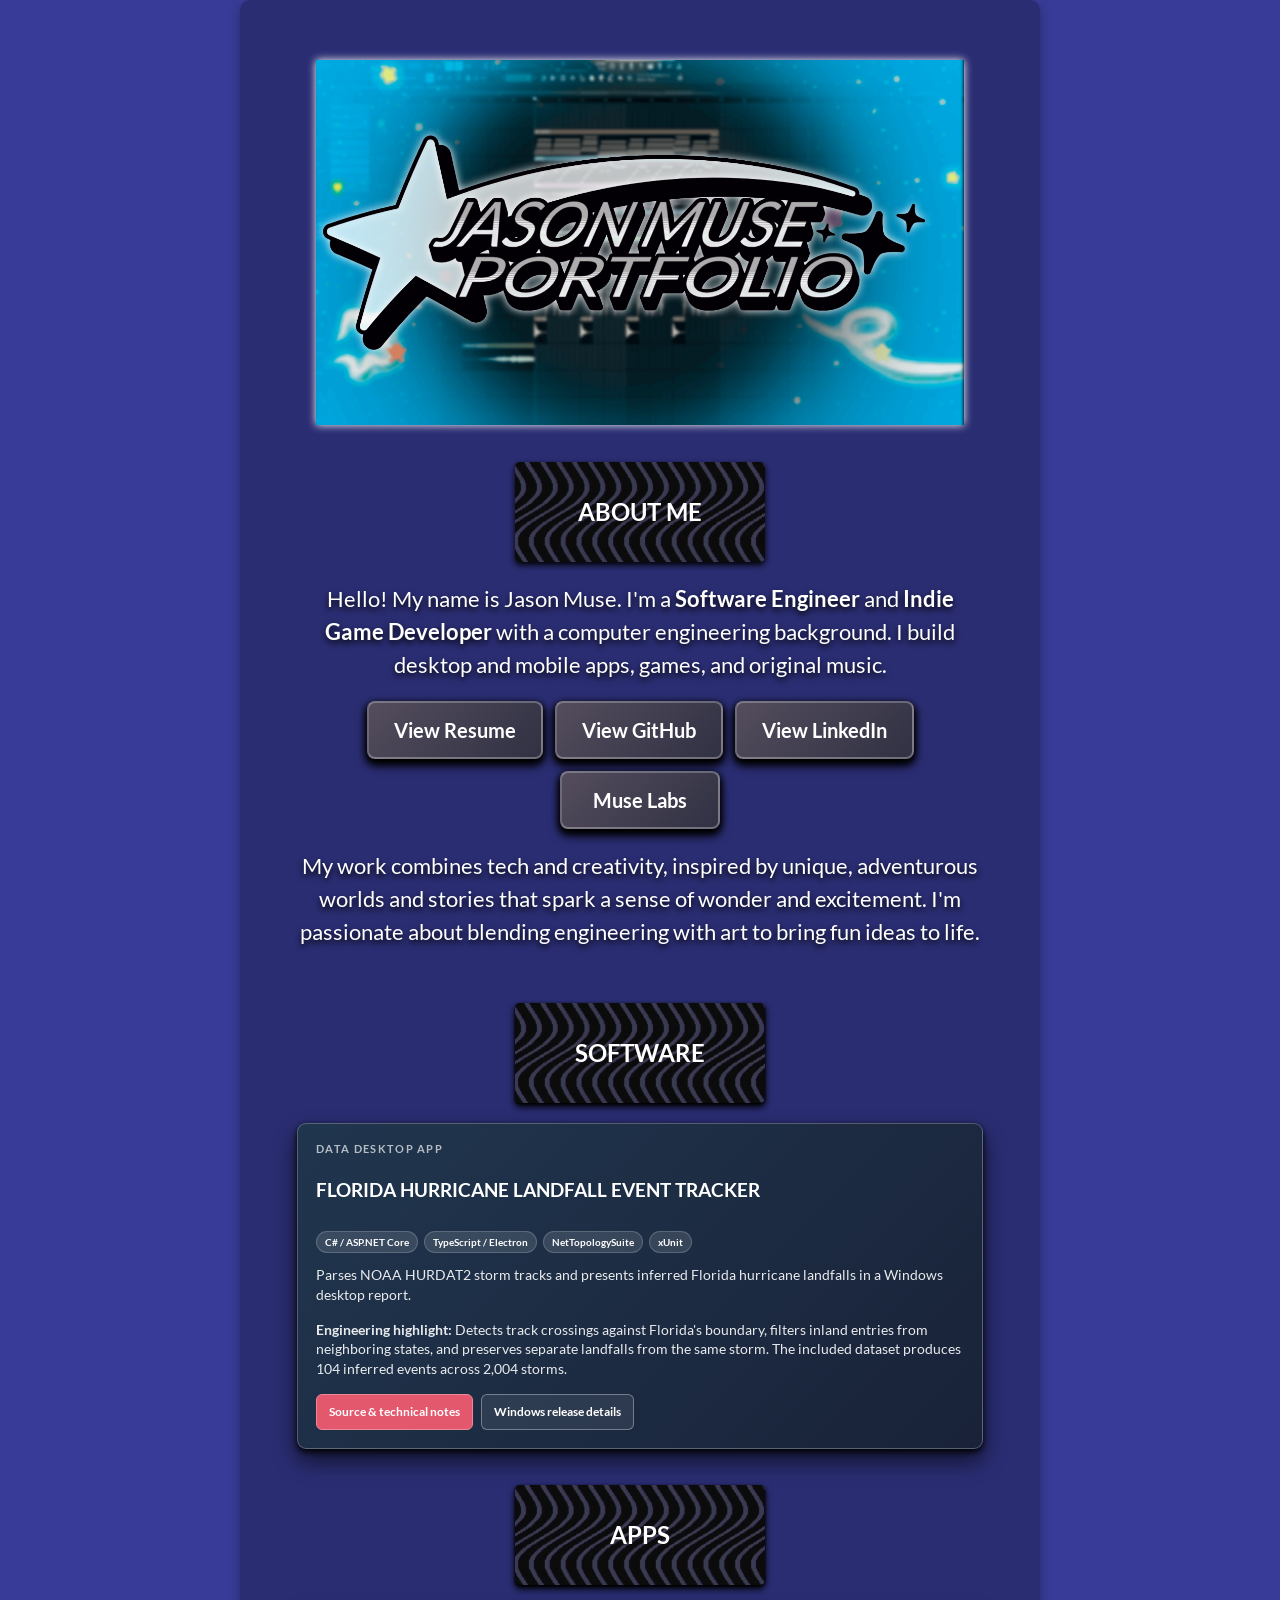
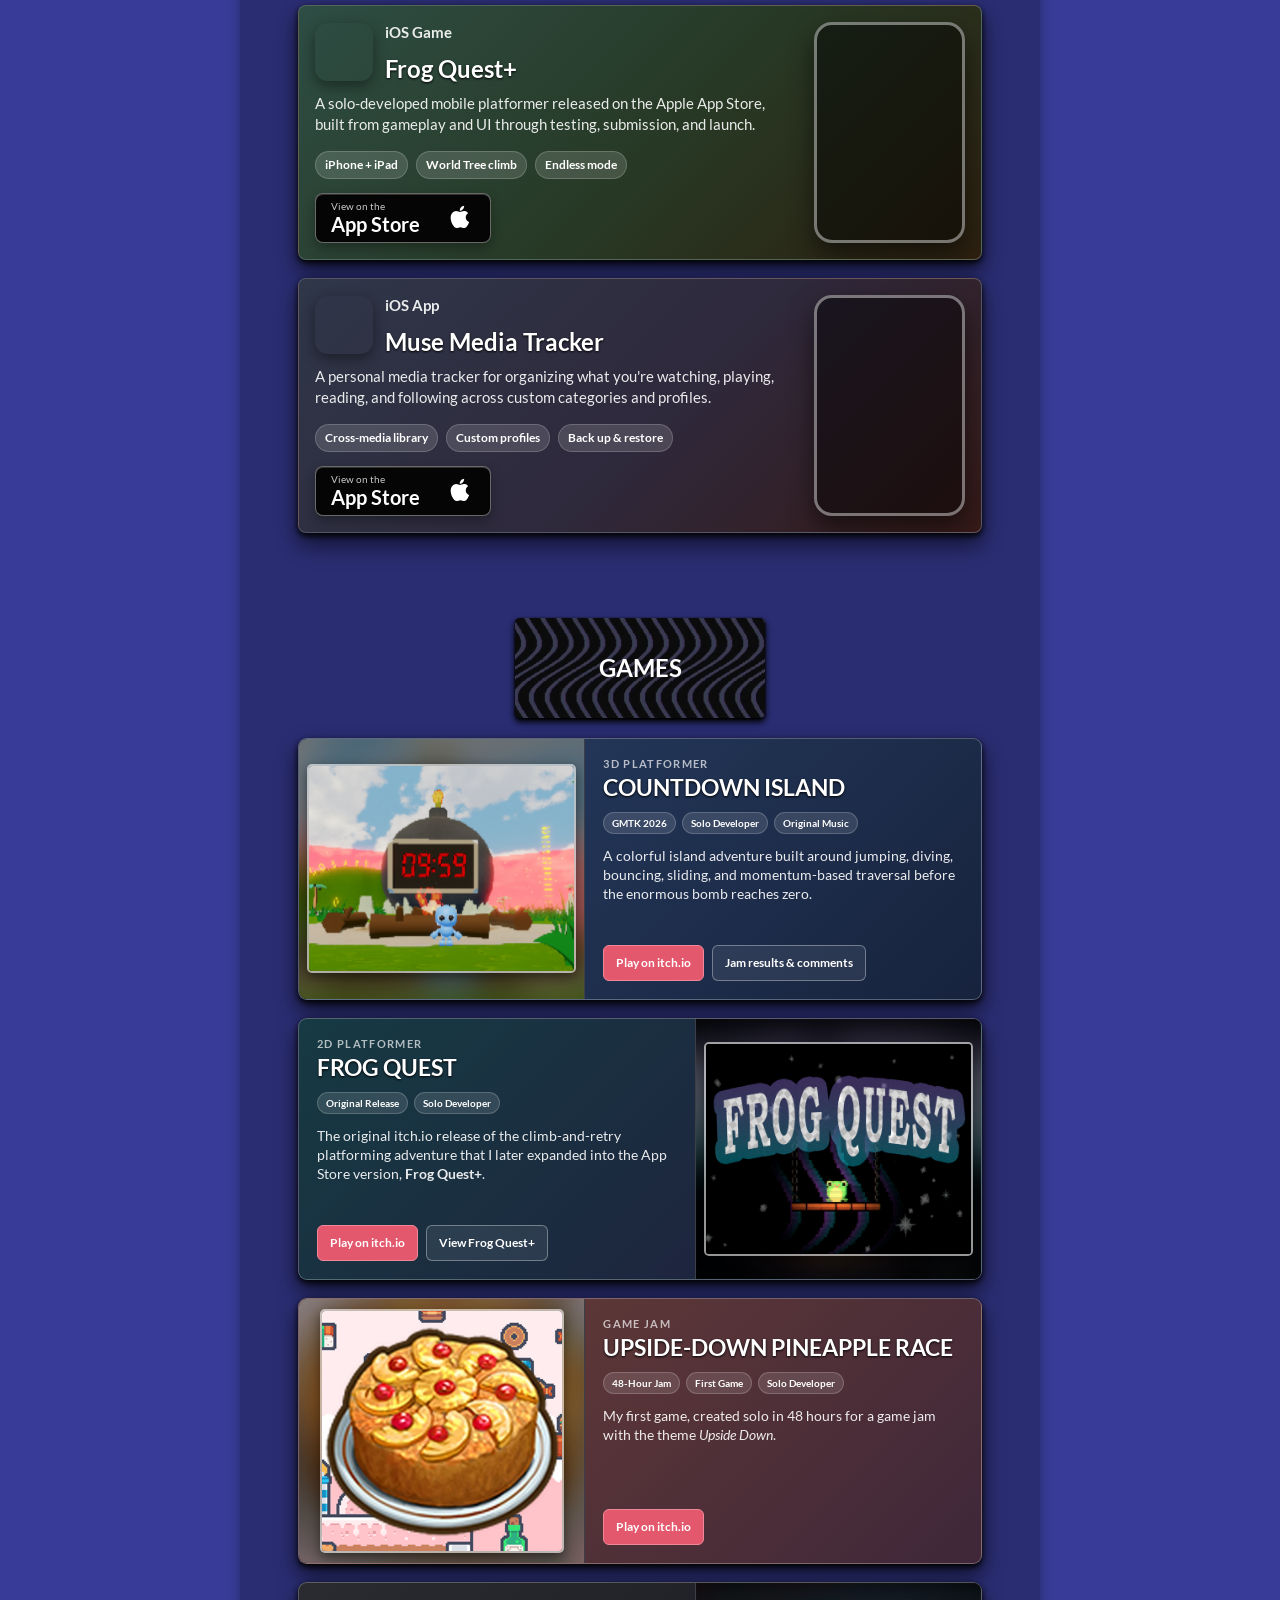
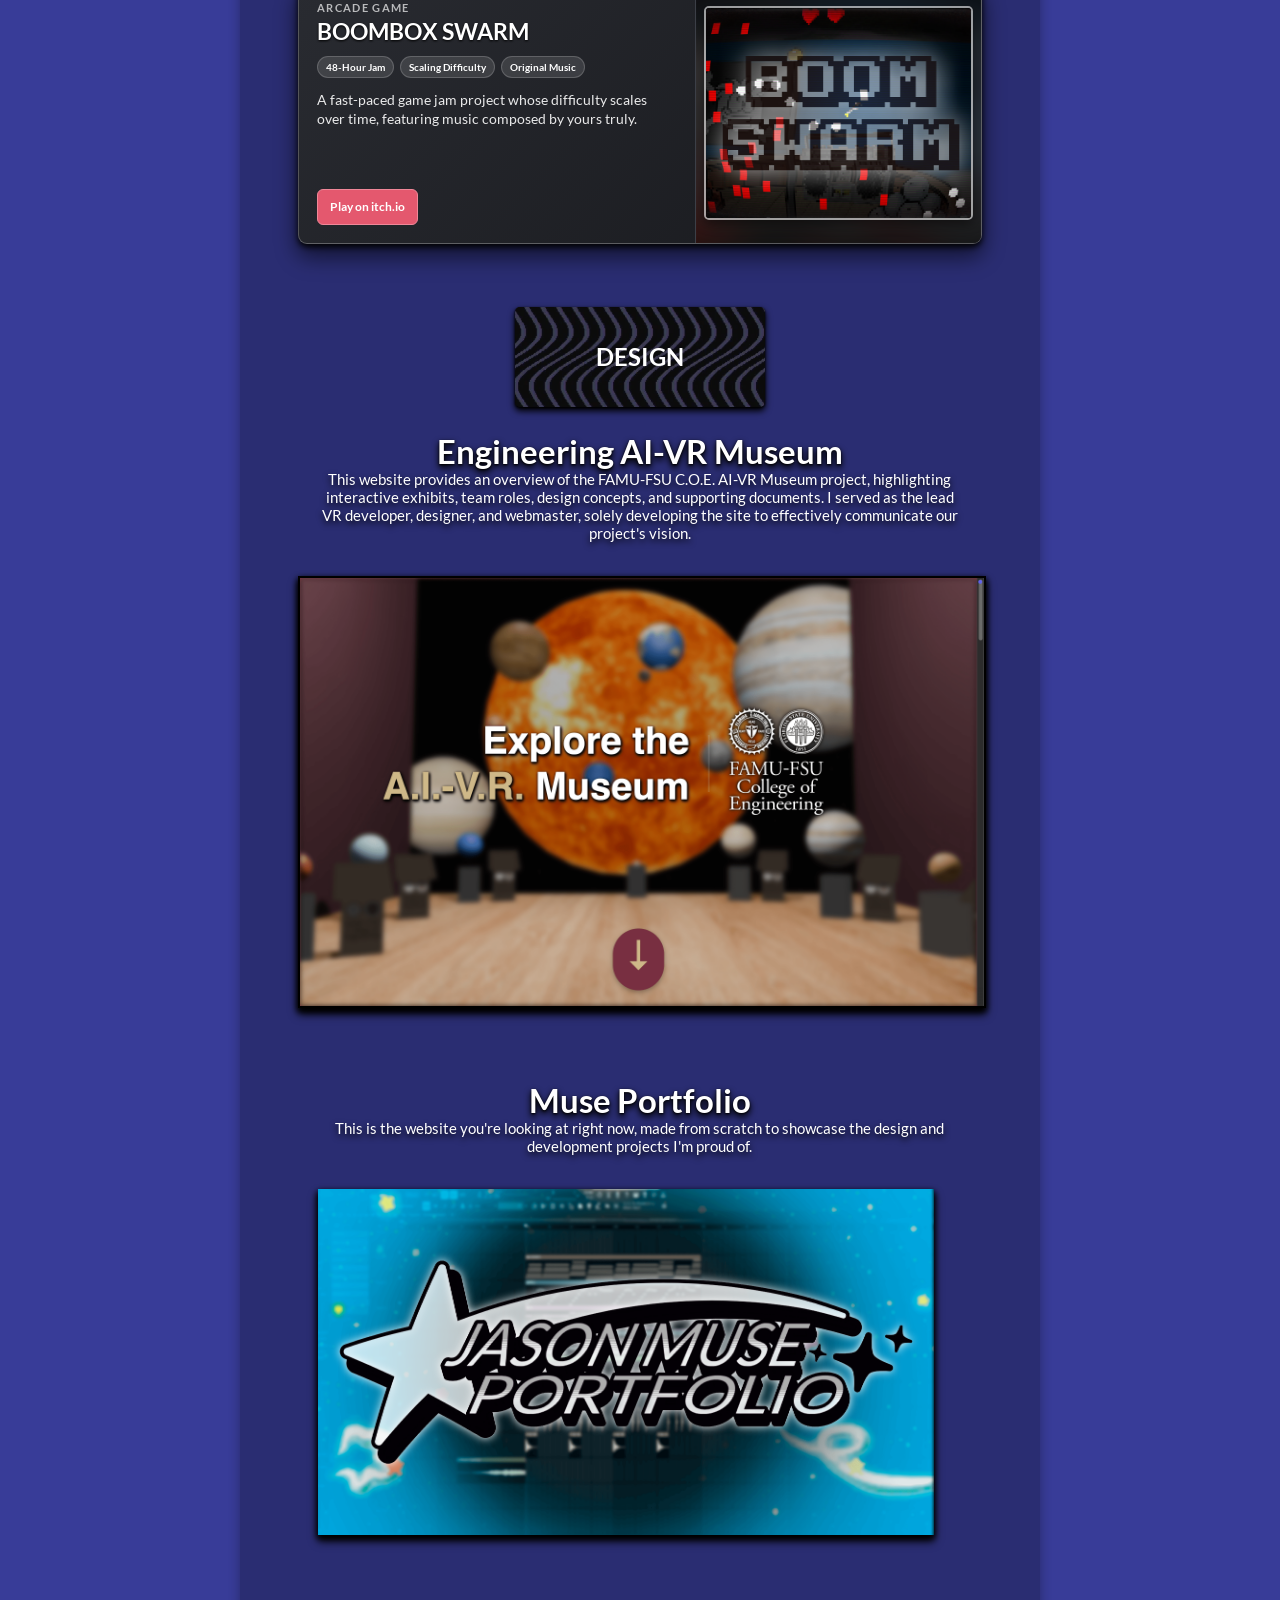
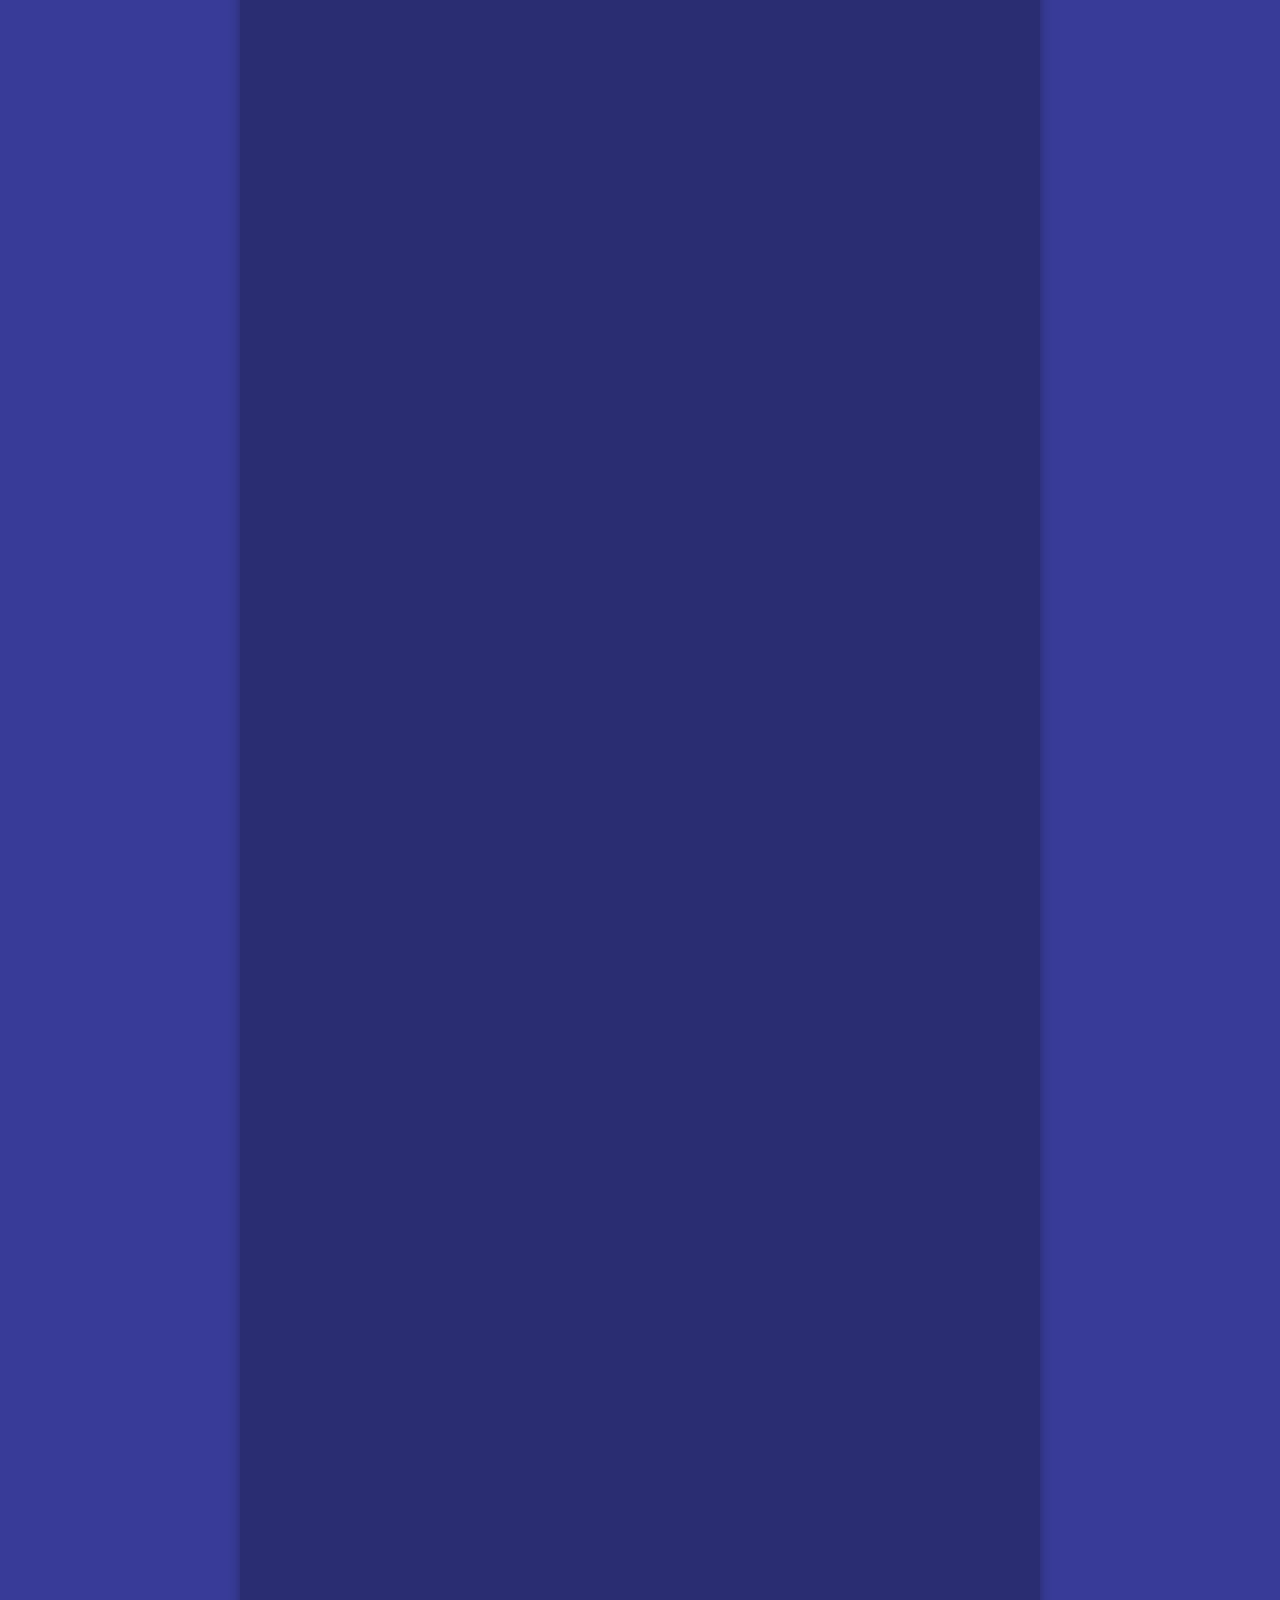
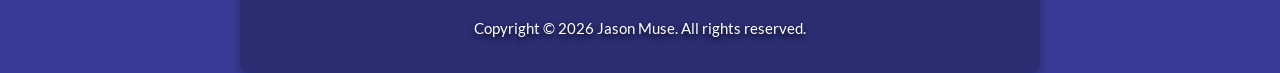
==== index.html @ d302d0a8 "Sharper titles and descriptions, link Muse Labs, list every app, game and page for search Co-Authore" ====
﻿<!DOCTYPE html>
<html lang="en-US">
<!-- Hello! You found the secret note in my HTML, pat yourself on the back :] -->

<head>
    <meta charset="utf-8" />
    <meta name="viewport" content="width=device-width, initial-scale=1" />
    <title>Jason Muse | Software Engineer &amp; Indie Game Developer</title>
    <meta name="description"
        content="Portfolio of Jason Muse, a software engineer and indie game developer. Explore desktop and mobile apps, data tools, games, web projects, and original music." />
    <meta name="author" content="Jason Muse" />
    <meta name="robots" content="index, follow, max-image-preview:large, max-snippet:-1, max-video-preview:-1" />
    <meta name="theme-color" content="#373593" />
    <link rel="canonical" href="https://jasonmuse.github.io/" />
    <meta property="og:type" content="website" />
    <meta property="og:site_name" content="Jason Muse Portfolio" />
    <meta property="og:title" content="Jason Muse | Software Engineer &amp; Indie Game Developer" />
    <meta property="og:description"
        content="Explore desktop and mobile apps, data tools, indie games, web projects, and original music by Jason Muse." />
    <meta property="og:url" content="https://jasonmuse.github.io/" />
    <meta property="og:image" content="https://jasonmuse.github.io/images/howhollows.png" />
    <meta property="og:image:alt" content="Fantasy themed hero artwork from Jason Muse's portfolio" />
    <meta name="twitter:card" content="summary_large_image" />
    <meta name="twitter:title" content="Jason Muse | Software Engineer &amp; Indie Game Developer" />
    <meta name="twitter:description"
        content="Explore desktop and mobile apps, data tools, indie games, web projects, and original music by Jason Muse." />
    <meta name="twitter:image" content="https://jasonmuse.github.io/images/howhollows.png" />

    <link rel="icon" href="images/wiz.png" />
    <link rel="sitemap" type="application/xml" title="Sitemap" href="/sitemap.xml" />
    <link rel="preload" href="fonts/lato-v24-latin-regular.woff2" as="font" type="font/woff2" crossorigin />
    <link rel="preload" href="images/howhollows.png" as="image" fetchpriority="high" />
    <link rel="preload" href="images/JASONMUSELOGO.png" as="image" />
    <link rel="preconnect" href="https://web1.eng.famu.fsu.edu" crossorigin />
    <link rel="dns-prefetch" href="//web1.eng.famu.fsu.edu" />
    <link rel="stylesheet" href="style.css" />

    <script type="application/ld+json">
        {
            "@context": "https://schema.org",
            "@graph": [
                {
                    "@type": "WebSite",
                    "name": "Jason Muse Portfolio",
                    "url": "https://jasonmuse.github.io/"
                },
                {
                    "@type": "Person",
                    "name": "Jason Muse",
                    "url": "https://jasonmuse.github.io/",
                    "jobTitle": "Software Engineer, Indie Game Developer, Music Composer",
                    "worksFor": {
                        "@type": "Organization",
                        "name": "Muse Labs",
                        "url": "https://muselabs.app/"
                    },
                    "sameAs": [
                        "https://muselabs.app/",
                        "https://amused.itch.io/",
                        "https://apps.apple.com/us/developer/jason-muse/id1887675802",
                        "https://github.com/jasonmuse/",
                        "https://www.linkedin.com/in/jasonwmuse/"
                    ]
                },
                {
                    "@type": "SoftwareApplication",
                    "name": "Frog Quest+",
                    "applicationCategory": "GameApplication",
                    "operatingSystem": "iOS",
                    "url": "https://apps.apple.com/us/app/frog-quest/id6761079354",
                    "author": {
                        "@type": "Person",
                        "name": "Jason Muse"
                    }
                },
                {
                    "@type": "SoftwareApplication",
                    "name": "Muse Media Tracker",
                    "applicationCategory": "EntertainmentApplication",
                    "operatingSystem": "iOS",
                    "url": "https://apps.apple.com/us/app/muse-media-tracker/id6761553132",
                    "author": {
                        "@type": "Person",
                        "name": "Jason Muse"
                    }
                },
                {
                    "@type": "SoftwareApplication",
                    "name": "Poof",
                    "applicationCategory": "UtilitiesApplication",
                    "operatingSystem": "iOS, Windows",
                    "url": "https://muselabs.app/poof/",
                    "author": {
                        "@type": "Person",
                        "name": "Jason Muse"
                    }
                },
                {
                    "@type": "VideoGame",
                    "name": "Frog Quest",
                    "url": "https://amused.itch.io/frog-quest",
                    "genre": "2D Platformer",
                    "author": {
                        "@type": "Person",
                        "name": "Jason Muse"
                    }
                },
                {
                    "@type": "VideoGame",
                    "name": "Boombox Swarm",
                    "url": "https://amused.itch.io/boombox-swarm",
                    "genre": "Arcade",
                    "author": {
                        "@type": "Person",
                        "name": "Jason Muse"
                    }
                },
                {
                    "@type": "VideoGame",
                    "name": "Upside-Down Pineapple Race",
                    "url": "https://amused.itch.io/upside-down-pineapple-race",
                    "genre": "Racing",
                    "author": {
                        "@type": "Person",
                        "name": "Jason Muse"
                    }
                },
                {
                    "@type": "VideoGame",
                    "name": "Countdown Island",
                    "url": "https://amused.itch.io/countdown-island",
                    "genre": "3D Platformer",
                    "author": {
                        "@type": "Person",
                        "name": "Jason Muse"
                    }
                }
            ]
        }
    </script>

    <script>
        // Script to randomize background color on each page load
        // Refresh the page and see if you get a different color ;]
        const startColor = { r: 55, g: 53, b: 147 }; // Purple #373593
        const endColor = { r: 60, g: 86, b: 171 }; // Blue #5555FF

        function randomColor(start, end) {
            const factor = Math.random();
            const r = Math.round(start.r + factor * (end.r - start.r));
            const g = Math.round(start.g + factor * (end.g - start.g));
            const b = Math.round(start.b + factor * (end.b - start.b));
            return `rgb(${r}, ${g}, ${b})`;
        }

        document.addEventListener("DOMContentLoaded", () => {
            document.body.style.backgroundColor = randomColor(startColor, endColor);
        });

    </script>
</head>

<body>
    <!-- Main Content Container -->
    <div id="main-container">
        <main>
            <noscript>
                <p>This portfolio highlights Jason Muse's iOS apps, game development, web design, and music composition
                    projects.</p>
            </noscript>

            <!-- Header Art -->
            <div class="art">
                <img class="art-main" src="images/howhollows.png"
                    alt="Stylized fantasy artwork for the Jason Muse portfolio homepage" width="2560" height="1440"
                    decoding="async" fetchpriority="high" />
                <img class="art-main2" src="images/JASONMUSELOGO.png" alt="Jason Muse logo" width="2560" height="1440"
                    decoding="async" />
            </div>

            <!-- About Section -->
            <div class="text">
                <h1 class="section-title">ABOUT ME</h1>
                <span>Hello! My name is Jason Muse. I'm a <strong>Software Engineer</strong> and <strong>Indie Game
                        Developer</strong> with a computer engineering background. I build desktop and mobile apps,
                    games, and original music.</span>
                <br />
                <div class="profile-links" aria-label="Profile links">
                    <a href="documents/Jason_Muse_Software_Engineer_Resume.pdf" target="_blank" rel="noopener noreferrer" class="resume-button">View
                        Resume</a>
                    <a href="https://github.com/jasonmuse/" target="_blank" rel="noopener noreferrer"
                        class="resume-button">View GitHub</a>
                    <a href="https://www.linkedin.com/in/jasonwmuse/" target="_blank" rel="noopener noreferrer"
                        class="resume-button">View LinkedIn</a>
                    <a href="https://muselabs.app/" target="_blank" rel="noopener" class="resume-button">Muse Labs</a>
                </div>
                <span>My work combines tech and creativity, inspired by unique, adventurous worlds and stories that
                    spark a sense of wonder and excitement. I'm passionate about blending engineering with art to bring
                    fun ideas to life.</span>
                <br />
            </div>

            <br />

            <!-- Software Projects Section -->
            <section class="software-section" aria-labelledby="software-heading">
                <div class="text">
                    <h2 class="section-title" id="software-heading">SOFTWARE</h2>
                </div>
                <article class="software-card">
                    <div class="game-card-content">
                        <p class="game-label">DATA DESKTOP APP</p>
                        <h3>FLORIDA HURRICANE LANDFALL EVENT TRACKER</h3>
                        <div class="game-tags" aria-label="Project technologies">
                            <span>C# / ASP.NET Core</span><span>TypeScript / Electron</span>
                            <span>NetTopologySuite</span><span>xUnit</span>
                        </div>
                        <p>Parses NOAA HURDAT2 storm tracks and presents inferred Florida hurricane landfalls in a
                            Windows desktop report.</p>
                        <p class="software-highlight"><strong>Engineering highlight:</strong> Detects track crossings
                            against Florida's boundary, filters inland entries from neighboring states, and preserves
                            separate landfalls from the same storm. The included dataset produces 104 inferred events
                            across 2,004 storms.</p>
                        <div class="game-actions">
                            <a class="game-button game-button-primary"
                                href="https://github.com/jasonmuse/riskdesk-florida-landfalls" target="_blank"
                                rel="noopener noreferrer">Source &amp; technical notes</a>
                            <a class="game-button"
                                href="https://github.com/jasonmuse/riskdesk-florida-landfalls/releases/latest"
                                target="_blank" rel="noopener noreferrer">Windows release details</a>
                        </div>
                    </div>
                </article>
            </section>

            <!-- Apps Section -->
            <section class="apps-section" aria-labelledby="apps-heading">
                <div class="text">
                    <h2 class="section-title" id="apps-heading">APPS</h2>
                </div>

                <div class="app-grid">
                    <a class="app-card app-card-frog" href="https://apps.apple.com/us/app/frog-quest/id6761079354"
                        target="_blank" rel="noopener noreferrer" aria-label="View Frog Quest+ on the App Store">
                        <div class="app-card-content">
                            <div class="app-card-header">
                                <img class="app-icon" src="images/app-frog-quest-icon.jpg" alt="Frog Quest+ app icon"
                                    width="512" height="512" loading="lazy" decoding="async" />
                                <div>
                                    <p class="app-label">iOS Game</p>
                                    <h2>Frog Quest+</h2>
                                </div>
                            </div>
                            <p>A solo-developed mobile platformer released on the Apple App Store, built from gameplay
                                and UI through testing, submission, and launch.</p>
                            <div class="app-tags" aria-label="Frog Quest+ highlights">
                                <span>iPhone + iPad</span>
                                <span>World Tree climb</span>
                                <span>Endless mode</span>
                            </div>
                            <span class="app-store-button">
                                <span class="app-store-copy">
                                    <span>View on the</span>
                                    <strong>App Store</strong>
                                </span>
                                <svg class="app-store-icon" viewBox="0 0 24 24" aria-hidden="true" focusable="false">
                                    <path
                                        d="M16.6 12.2c0-2.2 1.8-3.2 1.9-3.3-1-1.5-2.6-1.7-3.2-1.7-1.4-.1-2.6.8-3.3.8-.7 0-1.8-.8-3-.8-1.5 0-2.9.9-3.7 2.2-1.6 2.8-.4 6.9 1.1 9.1.8 1.1 1.7 2.3 2.9 2.3 1.2 0 1.6-.7 3-.7s1.8.7 3 .7c1.3 0 2.1-1.1 2.8-2.2.9-1.3 1.2-2.5 1.2-2.6-.1-.1-2.7-1-2.7-3.8zM14.4 5.8c.6-.8 1-1.8.9-2.8-.9 0-2 .6-2.6 1.3-.6.7-1 1.8-.9 2.7 1 .1 2-.5 2.6-1.2z" />
                                </svg>
                            </span>
                        </div>
                        <div class="phone-preview" aria-hidden="true">
                            <div class="screenshot-track">
                                <img src="images/app-frog-quest-preview.webp" alt="" width="460" height="996"
                                    loading="eager" decoding="async" />
                                <img src="images/app-frog-quest-preview-2.webp" alt="" width="460" height="996"
                                    loading="eager" decoding="async" />
                                <img src="images/app-frog-quest-preview-3.webp" alt="" width="460" height="996"
                                    loading="eager" decoding="async" />
                                <img src="images/app-frog-quest-preview-4.webp" alt="" width="460" height="996"
                                    loading="eager" decoding="async" />
                                <img src="images/app-frog-quest-preview.webp" alt="" width="460" height="996"
                                    loading="eager" decoding="async" />
                            </div>
                        </div>
                    </a>

                    <a class="app-card app-card-muse"
                        href="https://apps.apple.com/us/app/muse-media-tracker/id6761553132" target="_blank"
                        rel="noopener noreferrer" aria-label="View Muse Media Tracker on the App Store">
                        <div class="app-card-content">
                            <div class="app-card-header">
                                <img class="app-icon" src="images/app-muse-media-tracker-icon.jpg"
                                    alt="Muse Media Tracker app icon" width="512" height="512" loading="lazy"
                                    decoding="async" />
                                <div>
                                    <p class="app-label">iOS App</p>
                                    <h2>Muse Media Tracker</h2>
                                </div>
                            </div>
                            <p>A personal media tracker for organizing what you're watching, playing, reading, and
                                following across custom categories and profiles.</p>
                            <div class="app-tags" aria-label="Muse Media Tracker highlights">
                                <span>Cross-media library</span>
                                <span>Custom profiles</span>
                                <span>Back up &amp; restore</span>
                            </div>
                            <span class="app-store-button">
                                <span class="app-store-copy">
                                    <span>View on the</span>
                                    <strong>App Store</strong>
                                </span>
                                <svg class="app-store-icon" viewBox="0 0 24 24" aria-hidden="true" focusable="false">
                                    <path
                                        d="M16.6 12.2c0-2.2 1.8-3.2 1.9-3.3-1-1.5-2.6-1.7-3.2-1.7-1.4-.1-2.6.8-3.3.8-.7 0-1.8-.8-3-.8-1.5 0-2.9.9-3.7 2.2-1.6 2.8-.4 6.9 1.1 9.1.8 1.1 1.7 2.3 2.9 2.3 1.2 0 1.6-.7 3-.7s1.8.7 3 .7c1.3 0 2.1-1.1 2.8-2.2.9-1.3 1.2-2.5 1.2-2.6-.1-.1-2.7-1-2.7-3.8zM14.4 5.8c.6-.8 1-1.8.9-2.8-.9 0-2 .6-2.6 1.3-.6.7-1 1.8-.9 2.7 1 .1 2-.5 2.6-1.2z" />
                                </svg>
                            </span>
                        </div>
                        <div class="phone-preview" aria-hidden="true">
                            <div class="screenshot-track">
                                <img src="images/app-muse-media-tracker-preview.webp" alt="" width="460" height="996"
                                    loading="eager" decoding="async" />
                                <img src="images/app-muse-media-tracker-preview-2.webp" alt="" width="460" height="996"
                                    loading="eager" decoding="async" />
                                <img src="images/app-muse-media-tracker-preview-3.webp" alt="" width="460" height="996"
                                    loading="eager" decoding="async" />
                                <img src="images/app-muse-media-tracker-preview-4.webp" alt="" width="460" height="996"
                                    loading="eager" decoding="async" />
                                <img src="images/app-muse-media-tracker-preview.webp" alt="" width="460" height="996"
                                    loading="eager" decoding="async" />
                            </div>
                        </div>
                    </a>
                </div>
            </section>

            <br />

            <!-- Games Section -->
            <section class="games-section" aria-labelledby="games-title">
                <div class="text">
                    <h2 class="section-title" id="games-title">GAMES</h2>
                </div>
                <div class="game-grid">
                    <article class="game-card game-card-countdown">
                        <div class="game-card-media">
                            <img class="game-card-image" src="images/game-countdown-island.png"
                                alt="Countdown Island character standing in front of a giant ticking bomb" width="1065"
                                height="823" loading="lazy" decoding="async" />
                        </div>
                        <div class="game-card-content">
                            <p class="game-label">3D PLATFORMER</p>
                            <h3>COUNTDOWN ISLAND</h3>
                            <div class="game-tags" aria-label="Project highlights">
                                <span>GMTK 2026</span><span>Solo Developer</span><span>Original Music</span>
                            </div>
                            <p>A colorful island adventure built around jumping, diving, bouncing, sliding, and
                                momentum-based traversal before the enormous bomb reaches zero.</p>
                            <div class="game-actions">
                                <a class="game-button game-button-primary"
                                    href="https://amused.itch.io/countdown-island" target="_blank"
                                    rel="noopener noreferrer">Play on itch.io</a>
                                <a class="game-button" href="https://itch.io/jam/gmtk-jam-2026/rate/4824944"
                                    target="_blank" rel="noopener noreferrer">Jam results &amp; comments</a>
                            </div>
                        </div>
                    </article>

                    <article class="game-card game-card-frog">
                        <div class="game-card-media">
                            <img class="game-card-image" src="images/game-frog-quest.png"
                                alt="Frog Quest title art with a small frog in a starry scene" width="630" height="500"
                                loading="lazy" decoding="async" />
                        </div>
                        <div class="game-card-content">
                            <p class="game-label">2D PLATFORMER</p>
                            <h3>FROG QUEST</h3>
                            <div class="game-tags" aria-label="Project highlights">
                                <span>Original Release</span><span>Solo Developer</span>
                            </div>
                            <p>The original itch.io release of the climb-and-retry platforming adventure that I later
                                expanded into the App Store version, <strong>Frog Quest+</strong>.</p>
                            <div class="game-actions">
                                <a class="game-button game-button-primary" href="https://amused.itch.io/frog-quest"
                                    target="_blank" rel="noopener noreferrer">Play on itch.io</a>
                                <a class="game-button" href="https://apps.apple.com/us/app/frog-quest/id6761079354"
                                    target="_blank" rel="noopener noreferrer">View Frog Quest+</a>
                            </div>
                        </div>
                    </article>

                    <article class="game-card game-card-pineapple">
                        <div class="game-card-media">
                            <img class="game-card-image" src="images/game-pineapple-race.png"
                                alt="Pineapple upside-down cake from Upside-Down Pineapple Race" width="360"
                                height="360" loading="lazy" decoding="async" />
                        </div>
                        <div class="game-card-content">
                            <p class="game-label">GAME JAM</p>
                            <h3>UPSIDE-DOWN PINEAPPLE RACE</h3>
                            <div class="game-tags" aria-label="Project highlights">
                                <span>48-Hour Jam</span><span>First Game</span><span>Solo Developer</span>
                            </div>
                            <p>My first game, created solo in 48 hours for a game jam with the theme <em>Upside
                                    Down</em>.</p>
                            <div class="game-actions">
                                <a class="game-button game-button-primary"
                                    href="https://amused.itch.io/upside-down-pineapple-race" target="_blank"
                                    rel="noopener noreferrer">Play on itch.io</a>
                            </div>
                        </div>
                    </article>

                    <article class="game-card game-card-boombox">
                        <div class="game-card-media">
                            <img class="game-card-image" src="images/game-boombox-swarm.png"
                                alt="Dark pixel art title screen for Boombox Swarm" width="630" height="500"
                                loading="lazy" decoding="async" />
                        </div>
                        <div class="game-card-content">
                            <p class="game-label">ARCADE GAME</p>
                            <h3>BOOMBOX SWARM</h3>
                            <div class="game-tags" aria-label="Project highlights">
                                <span>48-Hour Jam</span><span>Scaling Difficulty</span><span>Original Music</span>
                            </div>
                            <p>A fast-paced game jam project whose difficulty scales over time, featuring music composed
                                by yours truly.</p>
                            <div class="game-actions">
                                <a class="game-button game-button-primary" href="https://amused.itch.io/boombox-swarm"
                                    target="_blank" rel="noopener noreferrer">Play on itch.io</a>
                            </div>
                        </div>
                    </article>
                </div>
            </section>

            <br />

            <!-- Web Design Section -->
            <div class="text">
                <h2 class="section-title">DESIGN</h2>

                <h2>Engineering AI-VR Museum</h2>
                <div class="text-3">
                    <span>
                        This website provides an overview of the FAMU-FSU C.O.E. AI-VR Museum project, highlighting
                        interactive exhibits, team roles, design concepts, and supporting documents. I served as the
                        lead VR developer, designer, and webmaster, solely developing the site to effectively
                        communicate our project's vision.
                    </span>
                </div>
                <a href="https://web1.eng.famu.fsu.edu/ece/senior_design/2025/team314/" target="_blank"
                    rel="noopener noreferrer">
                    <img class="button-project2 button-link" src="images/aivrmuseum.png"
                        alt="Screenshot of the FAMU-FSU C.O.E. AI-VR Museum website project" width="2880" height="1800"
                        loading="lazy" decoding="async" style="border: 2px solid black; background-color: #333333;" />
                </a>

                <h2>Muse Portfolio</h2>
                <div class="text-3">
                    <span>This is the website you're looking at right now, made from scratch to showcase the design and
                        development projects I'm proud of.</span> <br />
                </div>
                <a href="/" aria-label="Back to the Jason Muse portfolio homepage">
                    <!-- Header Art -->
                    <div class="art">
                        <img style="width: 90%; margin: 20px;" class="button-link" src="images/howhollows.png"
                            alt="Portfolio hero art preview" width="2560" height="1440" loading="lazy"
                            decoding="async" />
                        <img class="art-main2" src="images/JASONMUSELOGO.png" alt="Jason Muse portfolio logo"
                            width="2560" height="1440" loading="lazy" decoding="async"
                            style="pointer-events: none; top:-20px" />
                        <br />
                    </div>
                </a>

                <h2>My Itch.io Page</h2>
                <div class="text-3">
                    <span>Explore all my games on <strong>itch.io</strong>. This page features every game project I've
                        officially released, from polished adventures to game jam entries.</span>
                </div>
                <a href="https://amused.itch.io/">
                    <img class="button-project2 button-link" src="images/itch.png"
                        alt="Preview of Jason Muse's itch.io game page" width="2880" height="1800"
                        loading="lazy" decoding="async" style="border: 2px solid black; background-color: #333333;" />
                </a>

                <h2>Muse Jukebox</h2>
                <div class="text-3">
                    <span>The Muse Jukebox is an interactive music player loaded with tracks from my own collection that
                        is <strong>dynamically generated</strong> each time it's loaded.</span>
                </div>
                <a href="https://jasonmuse.github.io/muse-jukebox/">
                    <img class="button-project2 button-link" src="images/musejukebox.png"
                        alt="Preview of the Muse Jukebox web app" width="690" height="858" loading="lazy"
                        decoding="async" style="border: 2px solid black; background-color: #333333;" />
                </a>
            </div>

            <!-- Copyright -->
            <div class="text-2">
                <br />
                <span>Copyright &copy; 2026 Jason Muse. All rights reserved.</span>
            </div>
        </main>
    </div>
</body>

</html>
---- style.css ----
@font-face {
	font-display: swap;
	font-family: 'Lato';
	font-style: normal;
	font-weight: 400;
	src: url('fonts/lato-v24-latin-regular.woff2') format('woff2');
}

@font-face {
	font-display: swap;
	font-family: 'Lato';
	font-style: italic;
	font-weight: 400;
	src: url('fonts/lato-v24-latin-italic.woff2') format('woff2');
}

@font-face {
	font-display: swap;
	font-family: 'Lato';
	font-style: normal;
	font-weight: 700;
	src: url('fonts/lato-v24-latin-700.woff2') format('woff2');
}

body {
	font-family: 'Lato', sans-serif;
	margin: 0;
	padding: 0;
}

img {
	max-width: 100%;
	height: auto;
}

h2 {
filter: drop-shadow(0px 1px 1px #000000);
margin-top: 0;
}
.resume-button {
    display: inline-block;
    padding: 12px 25px;
    margin: 20px auto;
    font-size: 20px;
    font-weight: 700;
    font-family: 'Lato', sans-serif;
    color: #ffffff;
    text-align: center;
    text-decoration: none;

    background: linear-gradient(135deg, #544d5d, #303143);
    border-radius: 8px;
    border: 2px solid #ffffff44;

    filter: drop-shadow(0px 3px 4px #000000);
    transition: transform 0.25s ease, background 0.3s ease, border 0.3s ease;

    width: 80%;
    max-width: 300px;
}

.resume-button:hover {
    transform: scale(1.02);
    background: linear-gradient(135deg, #4e4e4e, #2a2a2a);
    border: 2px solid #ffffffaa;
}

.profile-links {
    display: flex;
    flex-direction: row;
    flex-wrap: wrap;
    gap: 12px;
    align-items: center;
    justify-content: center;
    margin: 20px auto;
}

.profile-links .resume-button {
    box-sizing: border-box;
    flex: 0 0 auto;
    margin: 0;
    max-width: 300px;
    width: auto;
    min-width: 160px;
}


#main-container {
width: 100%;
display: flex;
justify-content: center;
}

main {
	width: 100%;
	max-width: 720px;
	background-color: rgba(0, 0, 0, 0.25); /* Adds a slight overlay for contrast */
	border-radius: 10px;
	box-shadow: 0px 4px 12px rgba(0, 0, 0, 0.3);
	padding:40px 40px 0px 40px;
}

.art {
position: relative;
text-align: center;
max-width: 100%;
}

.art-main {
width: 90%;
margin: 20px;
filter: drop-shadow(0px 0px 4px #ffffff);
}

.art-main2 {
position: absolute;
left: 0;
top: 0;
width: 90%; /* Match the width of .art-main if needed */
margin: 20px; /* Match the margin of .art-main for perfect overlay */
filter: drop-shadow(0px 0px 4px #ffffff);
opacity: 1.0; /* Adjust transparency for blending effect */
animation: tilt 7s infinite alternate ease-in-out;
transform-origin: 50% 50%;
will-change: transform;
}

.art-main:hover {
}

@keyframes tilt {
	from {
		transform: rotate(-2deg);
	}
	to {
		transform: rotate(2deg);
	}
}




.text {
width: 95%;
font-size: 22px;
line-height: 1.5;
color: #ffffff;
filter: drop-shadow(0px 3px 3px #000000);
text-align: center;
margin: auto;
margin-top: 2%;
}

.text-2 {
width: 95%;
font-size: 15px;
line-height: 1.2;
color: #FFFFFF;
filter: drop-shadow(0px 3px 3px #000000);
text-align: center;
margin: auto;
margin-top: -5%;
margin-bottom: 5%;
}

.project-link {
	color: #ffffff;
	font-weight: 700;
	text-underline-offset: 2px;
}

.project-link:hover {
	color: #ffd6df;
}

.text-3 {
	width: 95%;
	font-size: 15px;
	line-height: 1.2;
	color: #FFFFFF;
	text-align: center;
	margin: auto;
	margin-top: -5%;
	margin-bottom: 5%;
}

.apps-section {
	width: 100%;
	margin: 5% auto 0;
}

.apps-section .text {
	margin-top: 0;
}

.app-grid {
	display: grid;
	gap: 18px;
	margin: 0 auto 30px;
	width: 95%;
}

.app-card {
	position: relative;
	display: grid;
	grid-template-columns: minmax(0, 1fr) 155px;
	gap: 16px;
	align-items: stretch;
	box-sizing: border-box;
	min-height: 230px;
	overflow: hidden;
	padding: 16px;
	color: #ffffff;
	text-align: left;
	text-decoration: none;
	border: 1px solid rgba(255, 255, 255, 0.24);
	border-radius: 8px;
	box-shadow: 0px 10px 22px rgba(0, 0, 0, 0.32);
	filter: drop-shadow(0px 3px 3px #000000);
	transition: transform 0.2s ease, border-color 0.2s ease, box-shadow 0.2s ease;
}

.app-card::before {
	content: "";
	position: absolute;
	inset: 0;
	background: linear-gradient(135deg, rgba(255, 255, 255, 0.1), rgba(0, 0, 0, 0.2));
	pointer-events: none;
}

.app-card:hover {
	transform: translateY(-3px);
	border-color: rgba(255, 255, 255, 0.58);
	box-shadow: 0px 14px 26px rgba(0, 0, 0, 0.38);
}

.app-card-frog {
	background: linear-gradient(135deg, #16392f 0%, #20351d 54%, #382814 100%);
}

.app-card-muse {
	background: linear-gradient(135deg, #172034 0%, #292238 55%, #43201d 100%);
}

.app-card-content,
.phone-preview {
	position: relative;
	z-index: 1;
}

.app-card-content {
	display: flex;
	flex-direction: column;
	min-width: 0;
}

.app-card-header {
	display: grid;
	grid-template-columns: 58px minmax(0, 1fr);
	gap: 12px;
	align-items: center;
	margin-bottom: 12px;
}

.app-icon {
	width: 58px;
	height: 58px;
	border-radius: 13px;
	box-shadow: 0px 5px 14px rgba(0, 0, 0, 0.4);
}

.app-label {
	margin: 0 0 4px;
	font-size: 12px;
	font-weight: 700;
	line-height: 1.1;
	color: rgba(255, 255, 255, 0.72);
}

.app-card h2 {
	margin: 0;
	font-size: 24px;
	line-height: 1.05;
	overflow-wrap: break-word;
}

.app-card p {
	margin: 0 0 14px;
	font-size: 15px;
	line-height: 1.35;
	color: rgba(255, 255, 255, 0.9);
}

.app-tags {
	display: flex;
	flex-wrap: wrap;
	gap: 8px;
	margin-top: auto;
	margin-bottom: 14px;
}

.app-tags span {
	display: inline-flex;
	align-items: center;
	min-height: 26px;
	padding: 0 9px;
	font-size: 12px;
	font-weight: 700;
	color: #ffffff;
	background: rgba(255, 255, 255, 0.14);
	border: 1px solid rgba(255, 255, 255, 0.18);
	border-radius: 999px;
}

.app-store-button {
	display: inline-flex;
	align-items: center;
	justify-content: space-between;
	gap: 10px;
	box-sizing: border-box;
	width: 176px;
	min-height: 50px;
	padding: 7px 15px 8px;
	color: #ffffff;
	background: #050505;
	border: 1px solid rgba(255, 255, 255, 0.4);
	border-radius: 8px;
	box-shadow: inset 0px 1px 0px rgba(255, 255, 255, 0.18), 0px 5px 12px rgba(0, 0, 0, 0.3);
}

.app-store-icon {
	flex: 0 0 auto;
	width: 30px;
	height: 30px;
	margin-left: auto;
	fill: currentColor;
}

.app-store-copy {
	display: flex;
	flex-direction: column;
	justify-content: center;
	align-items: flex-start;
	min-width: 0;
}

.app-store-copy span {
	font-size: 10px;
	line-height: 1;
	color: rgba(255, 255, 255, 0.78);
}

.app-store-copy strong {
	margin-top: 3px;
	font-size: 20px;
	line-height: 1;
}

.phone-preview {
	align-self: center;
	justify-self: end;
	width: 145px;
	height: 215px;
	overflow: hidden;
	border: 3px solid rgba(255, 255, 255, 0.42);
	border-radius: 18px;
	background: rgba(0, 0, 0, 0.45);
	box-shadow: 0px 12px 24px rgba(0, 0, 0, 0.5);
}

.screenshot-track {
	display: flex;
	width: 500%;
	height: 100%;
	animation: screenshot-reel 45s infinite;
	will-change: transform;
}

.screenshot-track img {
	display: block;
	flex: 0 0 20%;
	width: 20%;
	height: 100%;
	object-fit: cover;
	object-position: center center;
}

.app-card-muse .screenshot-track img {
	object-position: top center;
}

@keyframes screenshot-reel {
	0%, 16% {
		transform: translateX(0);
	}
	20%, 36% {
		transform: translateX(-20%);
	}
	40%, 56% {
		transform: translateX(-40%);
	}
	60%, 76% {
		transform: translateX(-60%);
	}
	80%, 100% {
		transform: translateX(-80%);
	}
}

@media (prefers-reduced-motion: reduce) {
	.art-main2,
	.screenshot-track {
		animation: none;
	}
}

.software-section,
.games-section {
	width: 100%;
	margin: 5% auto 0;
}

.software-card {
	width: 95%;
	margin: 0 auto 30px;
	color: #ffffff;
	text-align: left;
	background: linear-gradient(135deg, #20364e 0%, #192238 100%);
	border: 1px solid rgba(255, 255, 255, 0.26);
	border-radius: 9px;
	box-shadow: 0 10px 22px rgba(0, 0, 0, 0.34);
	filter: drop-shadow(0 3px 3px #000000);
}

.game-card-content > .software-highlight {
	margin: 0 0 16px;
	font-size: 13px;
	line-height: 1.4;
	color: rgba(255, 255, 255, 0.82);
}

.game-grid {
	display: grid;
	gap: 18px;
	width: 95%;
	margin: 0 auto 30px;
}

.game-card {
	display: grid;
	grid-template-columns: minmax(210px, 42%) minmax(0, 1fr);
	min-height: 260px;
	overflow: hidden;
	color: #ffffff;
	text-align: left;
	background: linear-gradient(135deg, #283e63 0%, #17233d 100%);
	border: 1px solid rgba(255, 255, 255, 0.26);
	border-radius: 9px;
	box-shadow: 0 10px 22px rgba(0, 0, 0, 0.34);
	filter: drop-shadow(0 3px 3px #000000);
}

.game-card:nth-child(even) {
	grid-template-columns: minmax(0, 1fr) minmax(210px, 42%);
}

.game-card:nth-child(even) .game-card-media {
	grid-column: 2;
	grid-row: 1;
}

.game-card:nth-child(even) .game-card-content {
	grid-column: 1;
	grid-row: 1;
}

.game-card-frog {
	background: linear-gradient(135deg, #163a43 0%, #211c3c 100%);
}

.game-card-pineapple {
	background: linear-gradient(135deg, #6a3e36 0%, #3f2739 100%);
}

.game-card-boombox {
	background: linear-gradient(135deg, #292b31 0%, #17181c 100%);
}

.game-card-media {
	position: relative;
	display: flex;
	align-items: center;
	justify-content: center;
	min-width: 0;
	padding: 10px;
	overflow: hidden;
	background: #11151f;
	border-right: 1px solid rgba(255, 255, 255, 0.18);
	box-shadow: inset 0 0 0 1px rgba(255, 255, 255, 0.08);
}

.game-card-media::before {
	content: "";
	position: absolute;
	inset: -24px;
	background-image: var(--game-art);
	background-position: center;
	background-size: cover;
	filter: blur(18px) brightness(0.62) saturate(1.15);
	transform: scale(1.12);
	opacity: 0.9;
}

.game-card-countdown {
	--game-art: url("images/game-countdown-island.png");
}

.game-card-frog {
	--game-art: url("images/game-frog-quest.png");
}

.game-card-pineapple {
	--game-art: url("images/game-pineapple-race.png");
}

.game-card-boombox {
	--game-art: url("images/game-boombox-swarm.png");
}

.game-card:nth-child(even) .game-card-media {
	border-right: 0;
	border-left: 1px solid rgba(255, 255, 255, 0.18);
}

.game-card-image {
	position: relative;
	z-index: 1;
	display: block;
	width: auto;
	height: auto;
	max-width: 100%;
	max-height: 240px;
	background: transparent;
	border: 2px solid rgba(255, 255, 255, 0.58);
	border-radius: 5px;
	box-shadow: 0 4px 12px rgba(0, 0, 0, 0.48), inset 0 0 0 1px rgba(0, 0, 0, 0.75);
}

.game-card-content {
	display: flex;
	flex-direction: column;
	min-width: 0;
	padding: 18px;
}

.game-label {
	margin: 0 0 5px;
	font-size: 11px;
	font-weight: 700;
	letter-spacing: 0.12em;
	color: rgba(255, 255, 255, 0.68);
}

.game-card h3 {
	margin: 0;
	font-size: 23px;
	line-height: 1.08;
	filter: drop-shadow(0 1px 1px #000000);
}

.game-card-content > p:not(.game-label) {
	margin: 0 0 16px;
	font-size: 14px;
	line-height: 1.38;
	color: rgba(255, 255, 255, 0.9);
}

.game-tags {
	display: flex;
	flex-wrap: wrap;
	gap: 6px;
	margin: 12px 0;
}

.game-tags span {
	padding: 4px 8px;
	font-size: 10px;
	font-weight: 700;
	line-height: 1.2;
	background: rgba(255, 255, 255, 0.12);
	border: 1px solid rgba(255, 255, 255, 0.18);
	border-radius: 999px;
}

.game-actions {
	display: flex;
	flex-wrap: wrap;
	gap: 8px;
	margin-top: auto;
}

.game-button {
	display: inline-flex;
	align-items: center;
	justify-content: center;
	min-height: 36px;
	box-sizing: border-box;
	padding: 8px 12px;
	color: #ffffff;
	font-size: 12px;
	font-weight: 700;
	text-decoration: none;
	background: rgba(255, 255, 255, 0.08);
	border: 1px solid rgba(255, 255, 255, 0.34);
	border-radius: 6px;
	transition: transform 0.2s ease, background 0.2s ease, border-color 0.2s ease;
}

.game-button-primary {
	background: #e4586e;
	border-color: #f08798;
}

.game-button:hover,
.game-button:focus-visible {
	transform: translateY(-2px);
	background: rgba(255, 255, 255, 0.18);
	border-color: rgba(255, 255, 255, 0.72);
}

.game-button-primary:hover,
.game-button-primary:focus-visible {
	background: #ef6d82;
}

.button {
position: relative;
text-align: center;
max-width: 560px;
margin: auto;
margin-top: 5%;
display: block;
align-items: center;
justify-content: center;
gap: 0.4em;
}

.button-link {
	width: 100%;
	filter: drop-shadow(0px 3px 3px #000000);
	transition: 0.2s;
	display: block;
	margin-bottom: 10%;
}

.button-link:hover {
	transform: scale(1.03);
	transition: 0.2s;
}



.section-title {
	position: relative;
    width: 250px;          /* Set to 100% to fill the main content area */
    height: 100px;
    color: white;
    display: flex;
    align-items: center;
    justify-content: center;
    text-align: center;
    font-size: 24px;
    margin: auto;
	margin-bottom:20px;
    border-radius: 5px;    /* Optional: smooth the edges slightly */
    overflow: hidden;
	background-color: #171717;
	transform: translateZ(0);
	backface-visibility: hidden;
	isolation: isolate;
}

.section-title::before {
	content: "";
	position: absolute;
	inset: -2px;
	background-image: url("images/earthboundbattlesquiggle-soft.webp");
	background-size: cover;
	background-position: center;
	background-repeat: no-repeat;
	opacity: 0.5;
	transform: scale(1.03);
	z-index: -1;
}

/* Responsive Design */
@media (max-width: 600px) {
	main {
		box-sizing: border-box;
		overflow-x: hidden;
		padding: 34px 14px 0px 14px;
	}

	.profile-links .resume-button {
		width: 80%;
		min-width: 0;
		max-width: 275px;
	}

	.profile-links {
		flex-direction: column;
	}

	.section-title {
		width: 250px;          /* Set to 100% to fill the main content area */
		height: 50px;
		color: white;
		display: flex;
		align-items: center;
		justify-content: center;
		text-align: center;
		font-size: 24px;
		margin: auto;
		margin-top:40px;
		margin-bottom:20px;
		border-radius: 5px;    /* Optional: smooth the edges slightly */
		overflow: hidden;
	}


	main > .art {
	position: relative;
	text-align: center;
	max-width: 100%;
	margin-bottom:-20px;
	transform:scale(1.2)
	}

	.app-grid {
		width: 100%;
		gap: 14px;
	}

	.app-card {
		grid-template-columns: 1fr;
		gap: 12px;
		min-height: 0;
		padding: 14px;
	}

	.app-card-header {
		grid-template-columns: 54px minmax(0, 1fr);
		gap: 11px;
		margin-bottom: 10px;
	}

	.app-icon {
		width: 54px;
		height: 54px;
		border-radius: 12px;
	}

	.app-card h2 {
		font-size: 21px;
	}

	.app-card p {
		margin-bottom: 12px;
		font-size: 13px;
		line-height: 1.3;
	}

	.app-tags {
		gap: 7px;
		margin-bottom: 12px;
	}

	.app-tags span {
		min-height: 24px;
		padding: 0 9px;
		font-size: 11px;
	}

	.app-store-button {
		justify-content: space-between;
		width: 100%;
		min-height: 50px;
		padding: 7px 18px 8px;
	}

	.app-store-icon {
		width: 30px;
		height: 30px;
	}

	.app-store-copy strong {
		font-size: 18px;
	}

	.phone-preview {
		justify-self: center;
		width: 100%;
		height: 220px;
		max-height: none;
		border-width: 2px;
		border-radius: 10px;
	}

	.app-card-frog .screenshot-track img {
		object-position: center center;
	}

	.app-card-muse .phone-preview {
		height: 330px;
		background: rgba(0, 0, 0, 0.58);
	}

	.game-grid {
		width: 100%;
		gap: 14px;
	}

	.software-card {
		width: 100%;
	}

	.game-card {
		grid-template-columns: 1fr;
		min-height: 0;
	}

	.game-card:nth-child(even) {
		grid-template-columns: 1fr;
	}

	.game-card:nth-child(even) .game-card-media,
	.game-card:nth-child(even) .game-card-content {
		grid-column: auto;
		grid-row: auto;
	}

	.game-card-media,
	.game-card:nth-child(even) .game-card-media {
		padding: 10px;
		border-right: 0;
		border-left: 0;
		border-bottom: 1px solid rgba(255, 255, 255, 0.18);
	}

	.game-card-image {
		height: auto;
		max-height: 230px;
	}

	.game-card-content {
		padding: 15px;
	}

	.game-card h3 {
		font-size: 21px;
	}

	.game-actions {
		flex-direction: column;
	}

	.game-button {
		width: 100%;
	}


}
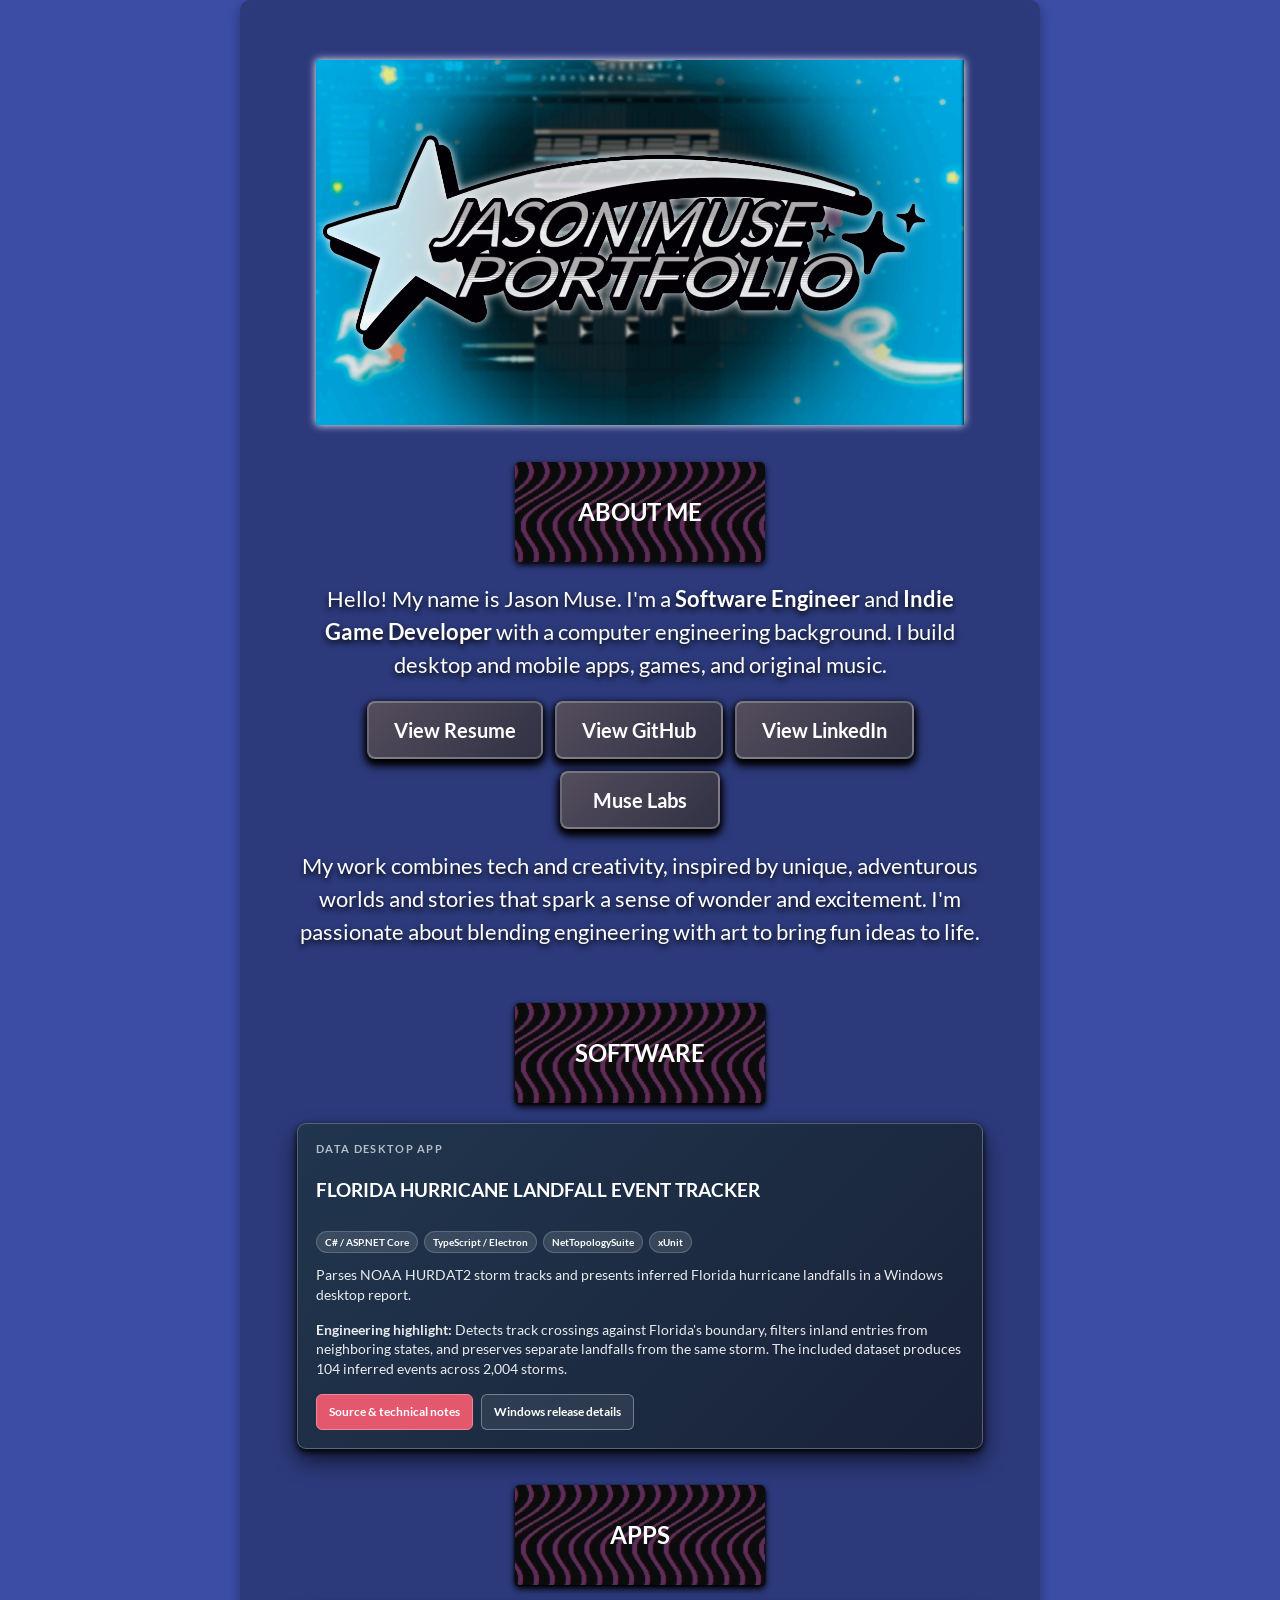
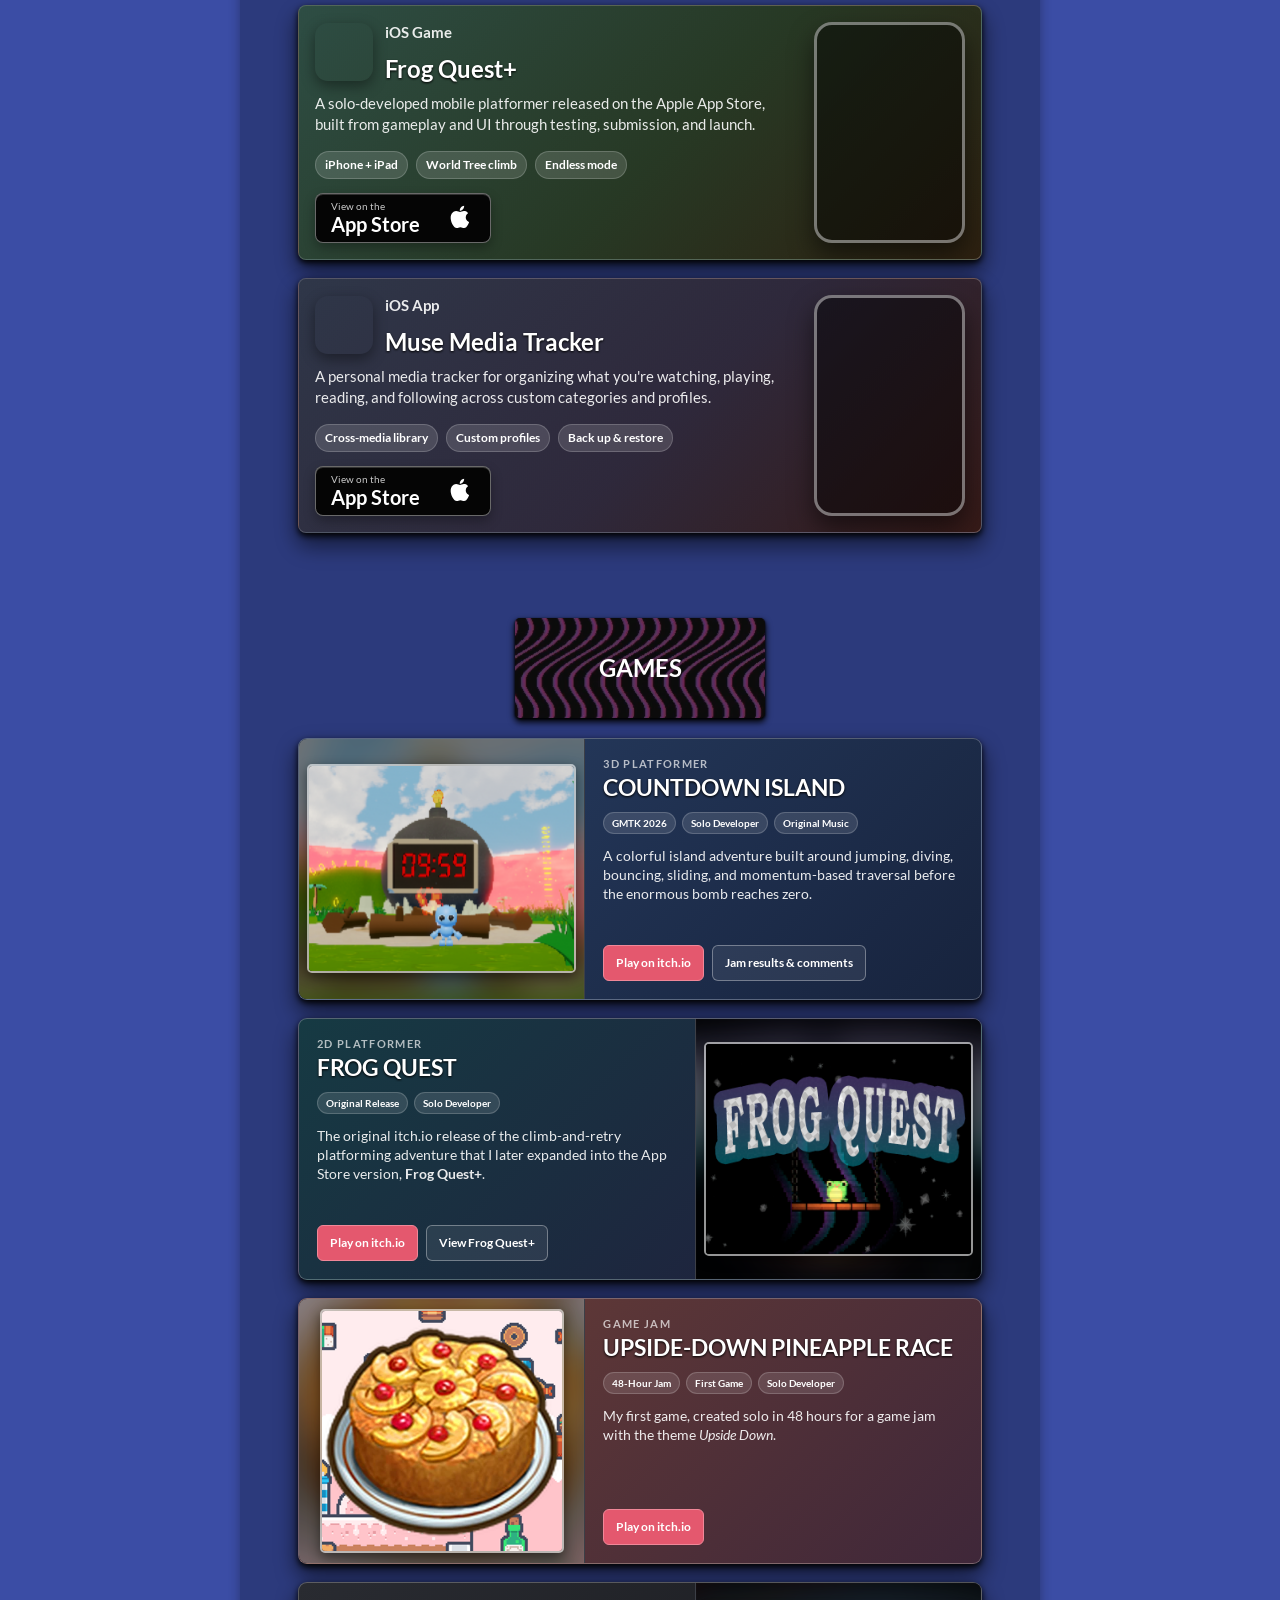
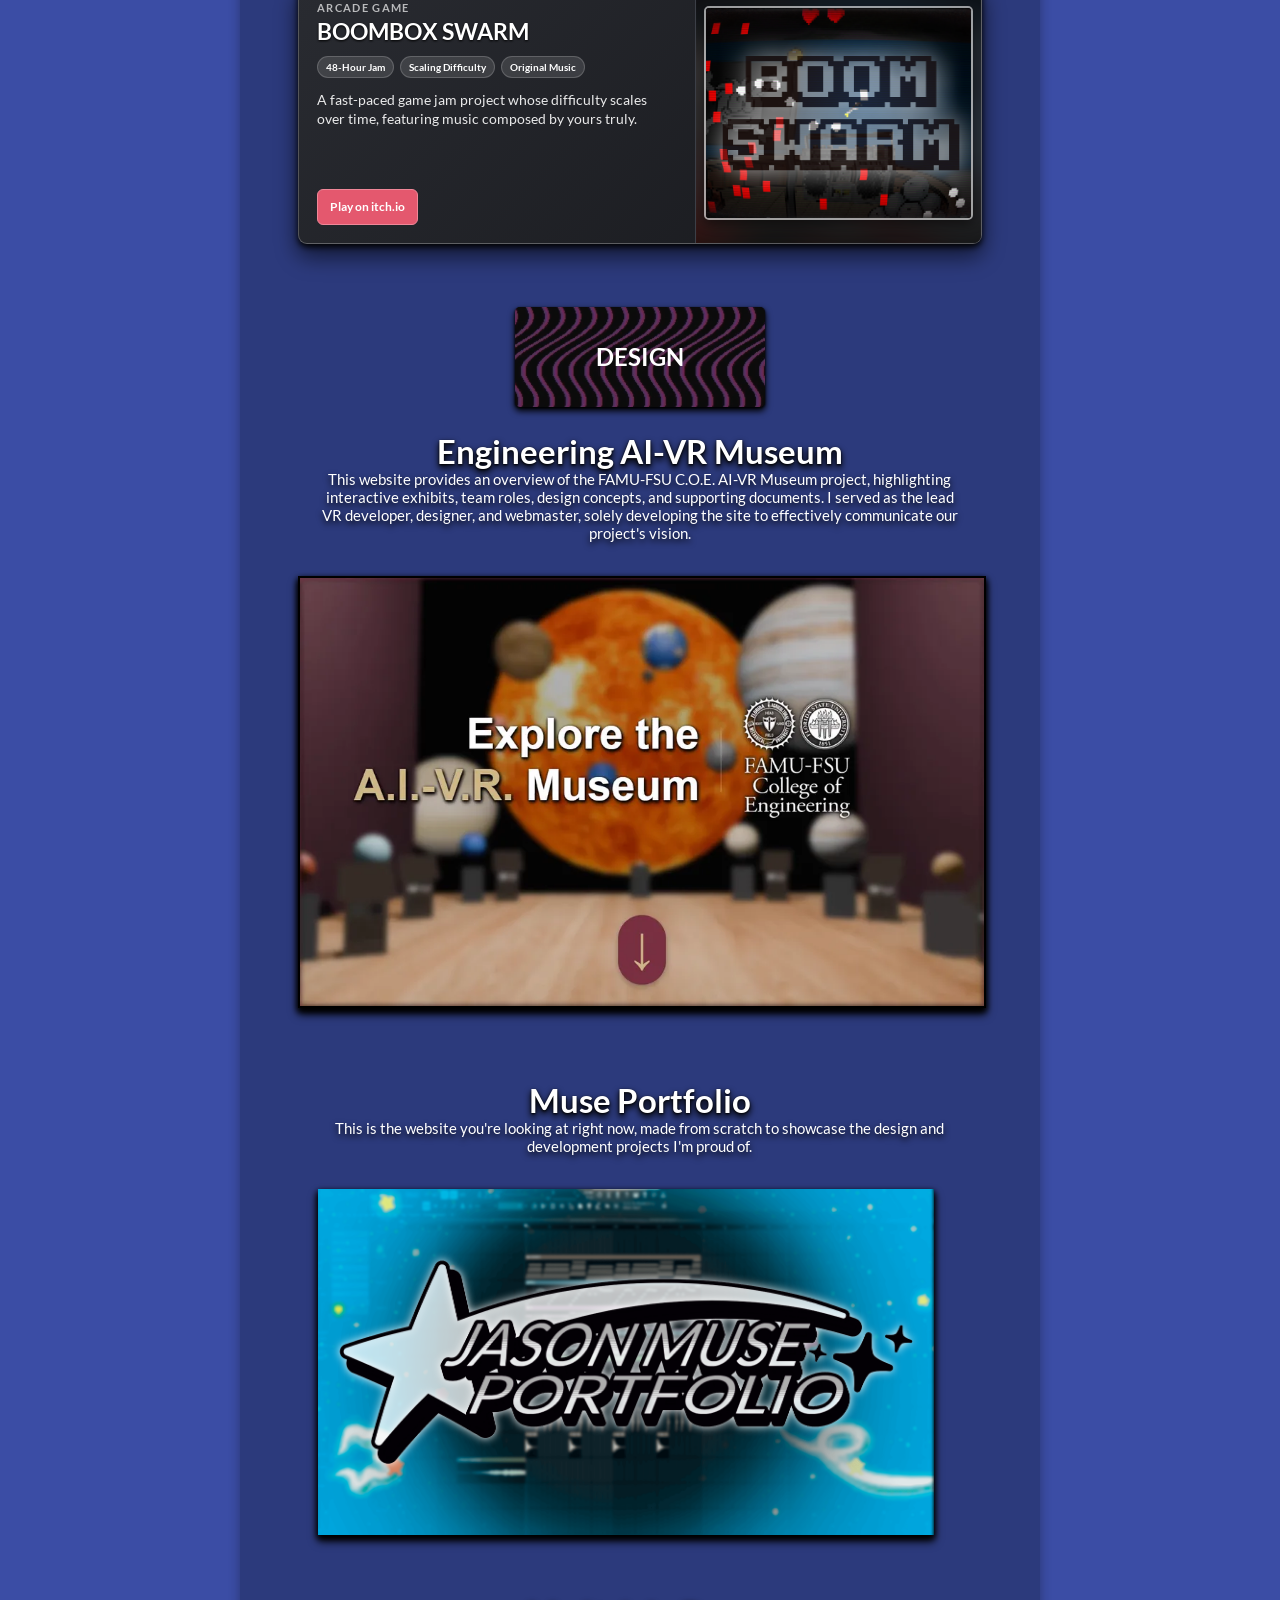
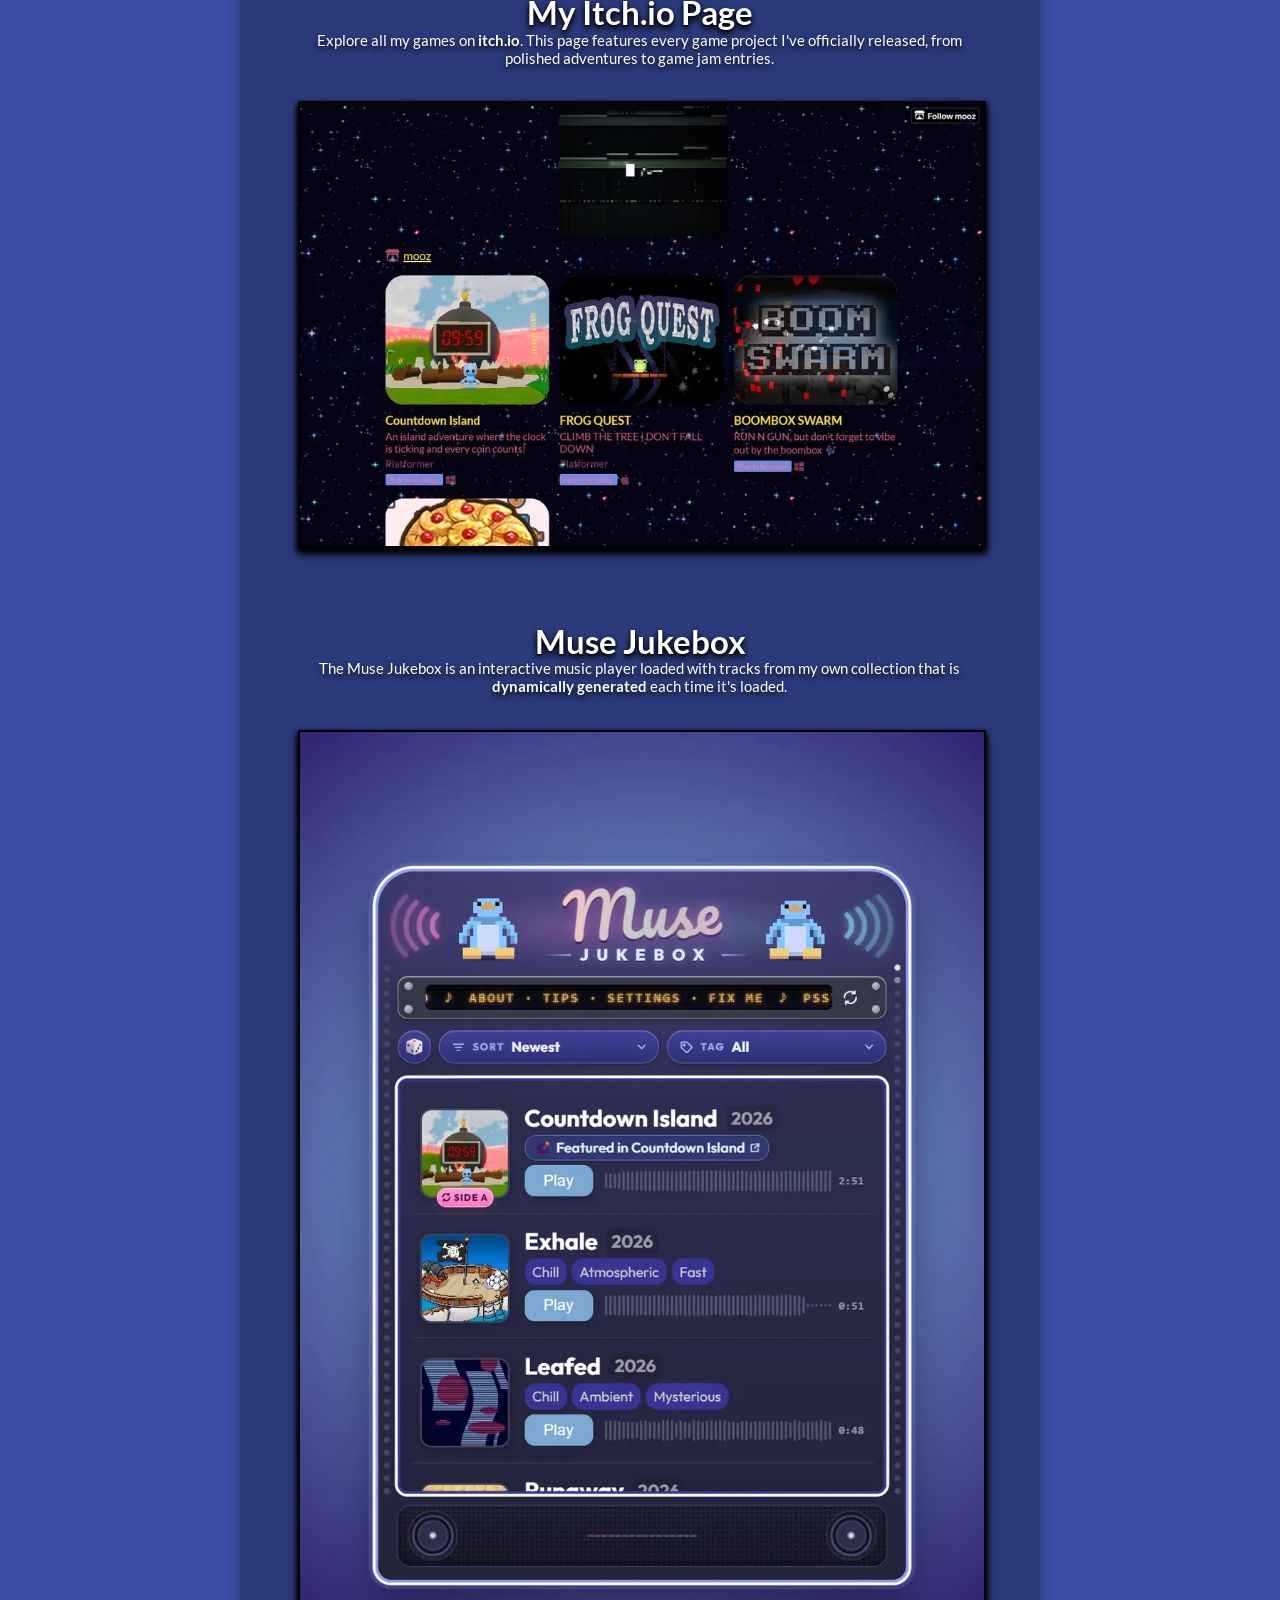
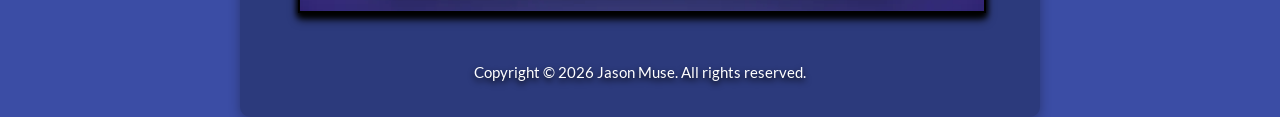
==== commit 9e4afee5: "Website previews move again: the new Muse Jukebox, the itch.io page and the AI-VR Museum site Each o" ====
--- a/index.html
+++ b/index.html
@@ -450,10 +450,11 @@
                     </span>
                 </div>
                 <a href="https://web1.eng.famu.fsu.edu/ece/senior_design/2025/team314/" target="_blank"
-                    rel="noopener noreferrer">
-                    <img class="button-project2 button-link" src="images/aivrmuseum.png"
-                        alt="Screenshot of the FAMU-FSU C.O.E. AI-VR Museum website project" width="2880" height="1800"
-                        loading="lazy" decoding="async" style="border: 2px solid black; background-color: #333333;" />
+                    rel="noopener noreferrer" aria-label="Visit the FAMU-FSU C.O.E. AI-VR Museum website">
+                    <video class="button-project2 button-link preview-video" data-src="images/aivrmuseum.mp4"
+                        poster="images/aivrmuseum.webp" width="960" height="600" muted loop playsinline
+                        preload="none" aria-hidden="true"
+                        style="border: 2px solid black; background-color: #333333;"></video>
                 </a>
 
                 <h2>Muse Portfolio</h2>
@@ -479,10 +480,10 @@
                     <span>Explore all my games on <strong>itch.io</strong>. This page features every game project I've
                         officially released, from polished adventures to game jam entries.</span>
                 </div>
-                <a href="https://amused.itch.io/">
-                    <img class="button-project2 button-link" src="images/itch.png"
-                        alt="Preview of Jason Muse's itch.io game page" width="2880" height="1800"
-                        loading="lazy" decoding="async" style="border: 2px solid black; background-color: #333333;" />
+                <a href="https://amused.itch.io/" aria-label="Visit Jason Muse's itch.io game page">
+                    <video class="button-project2 button-link preview-video" data-src="images/itch.mp4"
+                        poster="images/itch.webp" width="960" height="622" muted loop playsinline preload="none"
+                        aria-hidden="true" style="border: 2px solid black; background-color: #333333;"></video>
                 </a>
 
                 <h2>Muse Jukebox</h2>
@@ -490,10 +491,11 @@
                     <span>The Muse Jukebox is an interactive music player loaded with tracks from my own collection that
                         is <strong>dynamically generated</strong> each time it's loaded.</span>
                 </div>
-                <a href="https://jasonmuse.github.io/muse-jukebox/">
-                    <img class="button-project2 button-link" src="images/musejukebox.png"
-                        alt="Preview of the Muse Jukebox web app" width="690" height="858" loading="lazy"
-                        decoding="async" style="border: 2px solid black; background-color: #333333;" />
+                <a href="https://jasonmuse.github.io/muse-jukebox/" aria-label="Open the Muse Jukebox web app">
+                    <video class="button-project2 button-link preview-video" data-src="images/musejukebox.mp4"
+                        poster="images/musejukebox.webp" width="960" height="1234" muted loop playsinline
+                        preload="none" aria-hidden="true"
+                        style="border: 2px solid black; background-color: #333333;"></video>
                 </a>
             </div>
 
@@ -504,6 +506,32 @@
             </div>
         </main>
     </div>
+
+    <script>
+        // The website previews are short looping videos (like GIFs, a fraction of the size): each one
+        // loads and plays once it's nearly in view and pauses when it's scrolled away. With reduced
+        // motion turned on, they stay as their still posters.
+        (() => {
+            const videos = document.querySelectorAll("video.preview-video");
+            if (!videos.length || window.matchMedia("(prefers-reduced-motion: reduce)").matches) return;
+            const start = (video) => {
+                if (!video.getAttribute("src")) video.src = video.dataset.src;
+                const playing = video.play();
+                if (playing && typeof playing.catch === "function") playing.catch(() => {});
+            };
+            if (!("IntersectionObserver" in window)) {
+                videos.forEach(start);
+                return;
+            }
+            const observer = new IntersectionObserver((entries) => {
+                entries.forEach(({ target, isIntersecting }) => {
+                    if (isIntersecting) start(target);
+                    else if (!target.paused) target.pause();
+                });
+            }, { rootMargin: "300px 0px" });
+            videos.forEach((video) => observer.observe(video));
+        })();
+    </script>
 </body>
 
 </html>
--- a/style.css
+++ b/style.css
@@ -658,6 +658,12 @@
 	transition: 0.2s;
 }
 
+/* The website previews are looping videos: they keep their shape as they scale, like the images */
+.preview-video {
+	max-width: 100%;
+	height: auto;
+}
+
 
 
 .section-title {
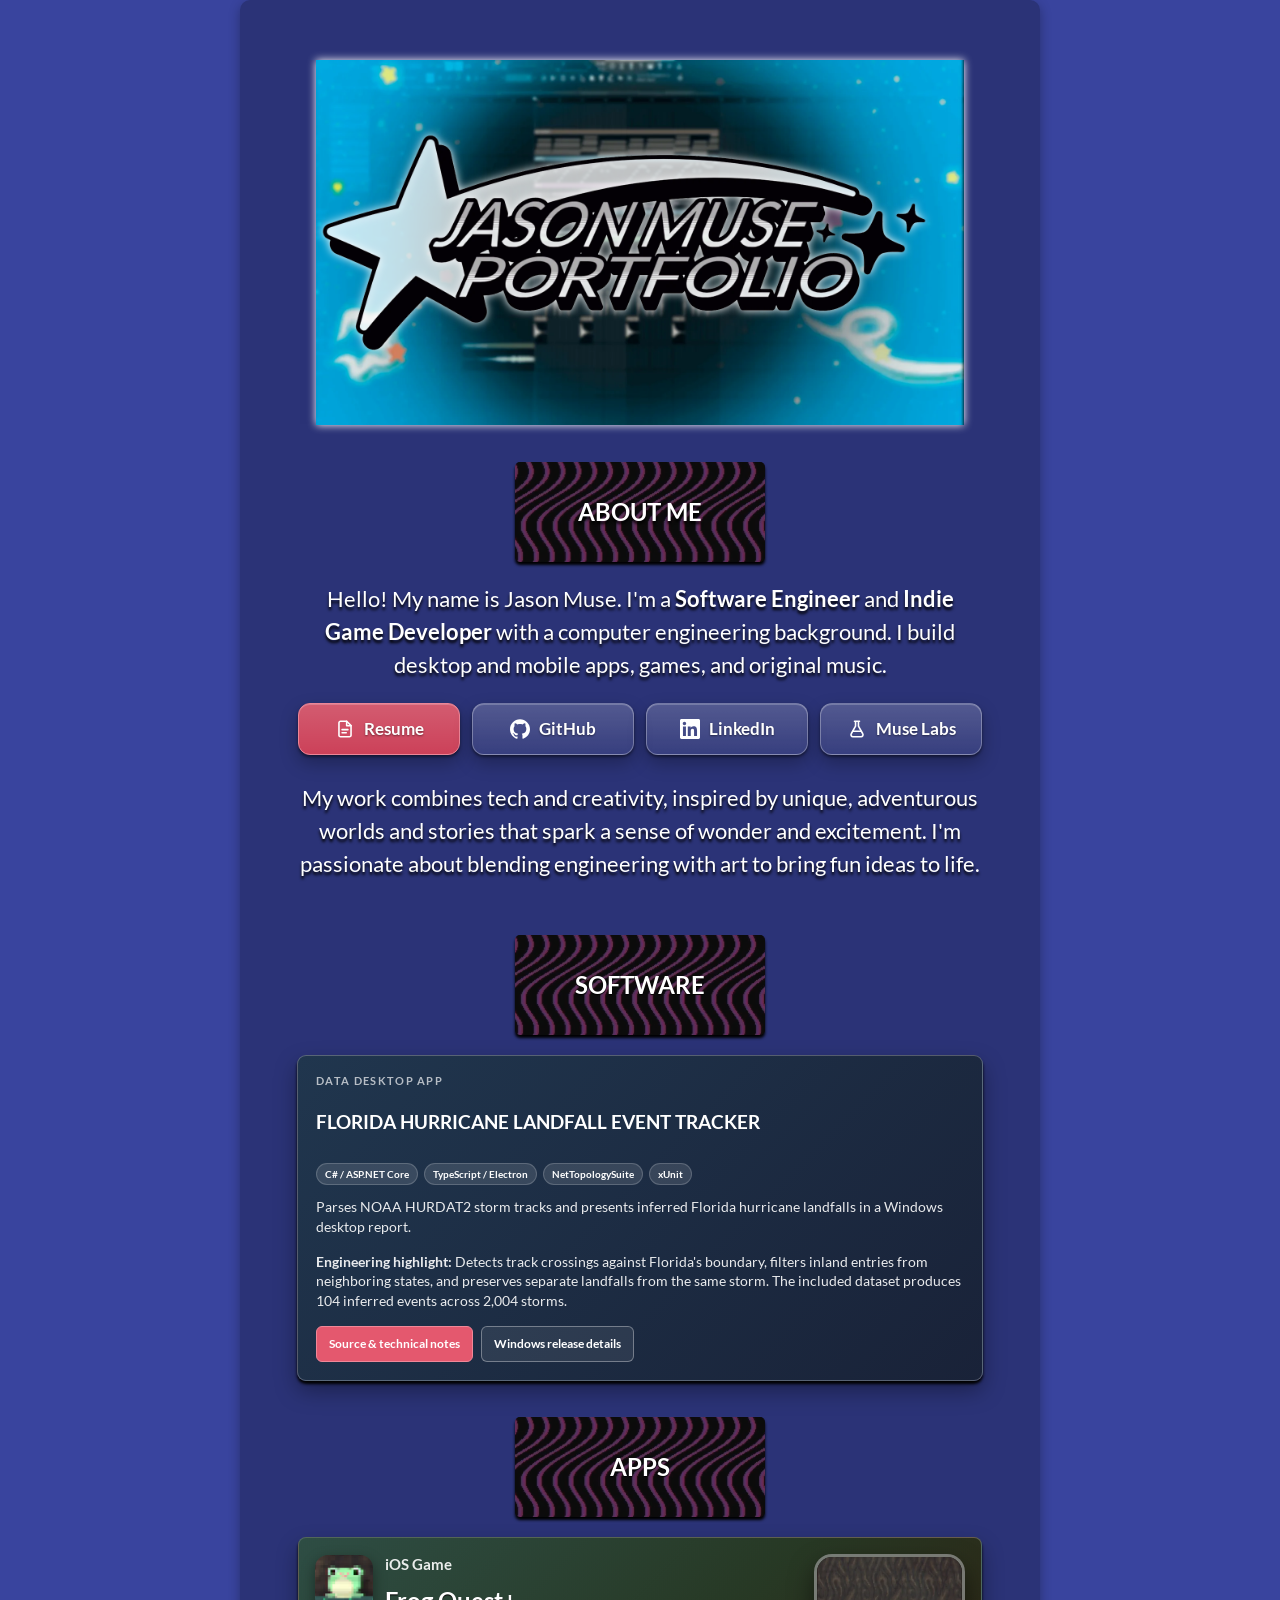
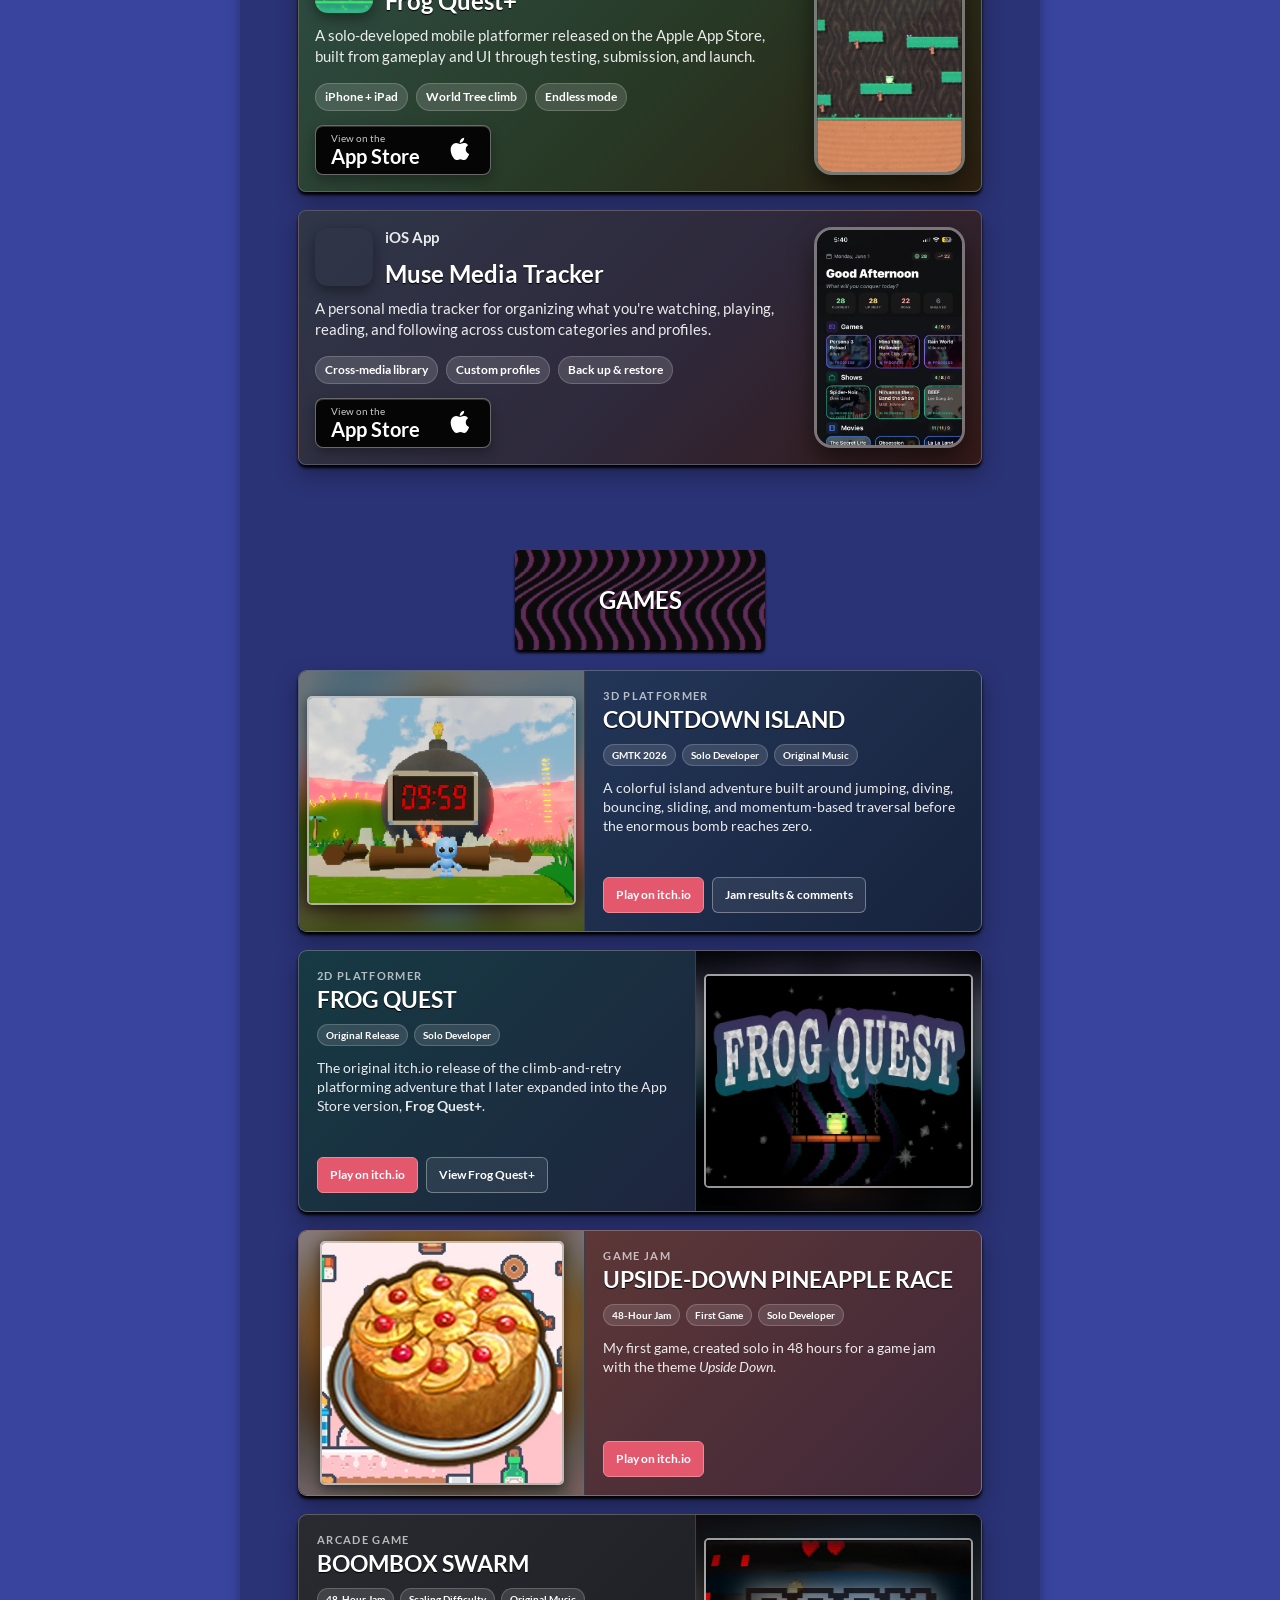
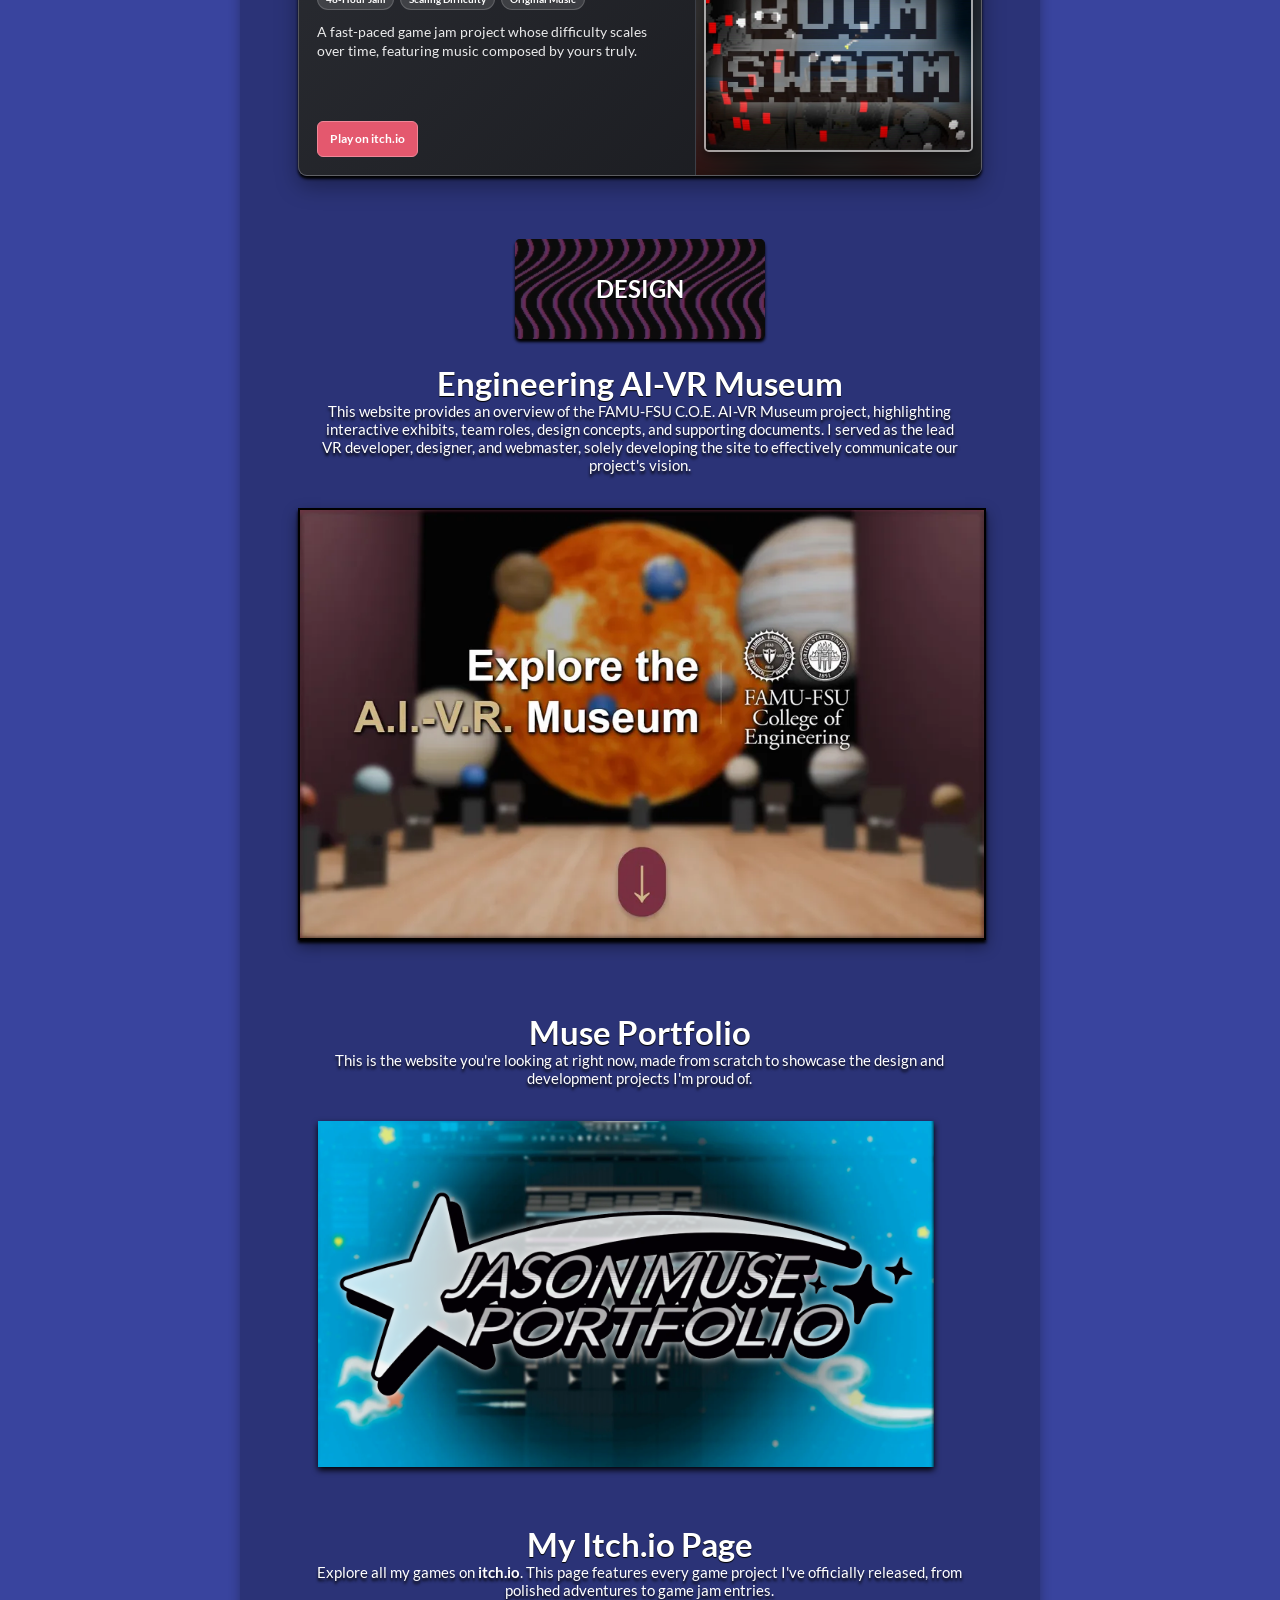
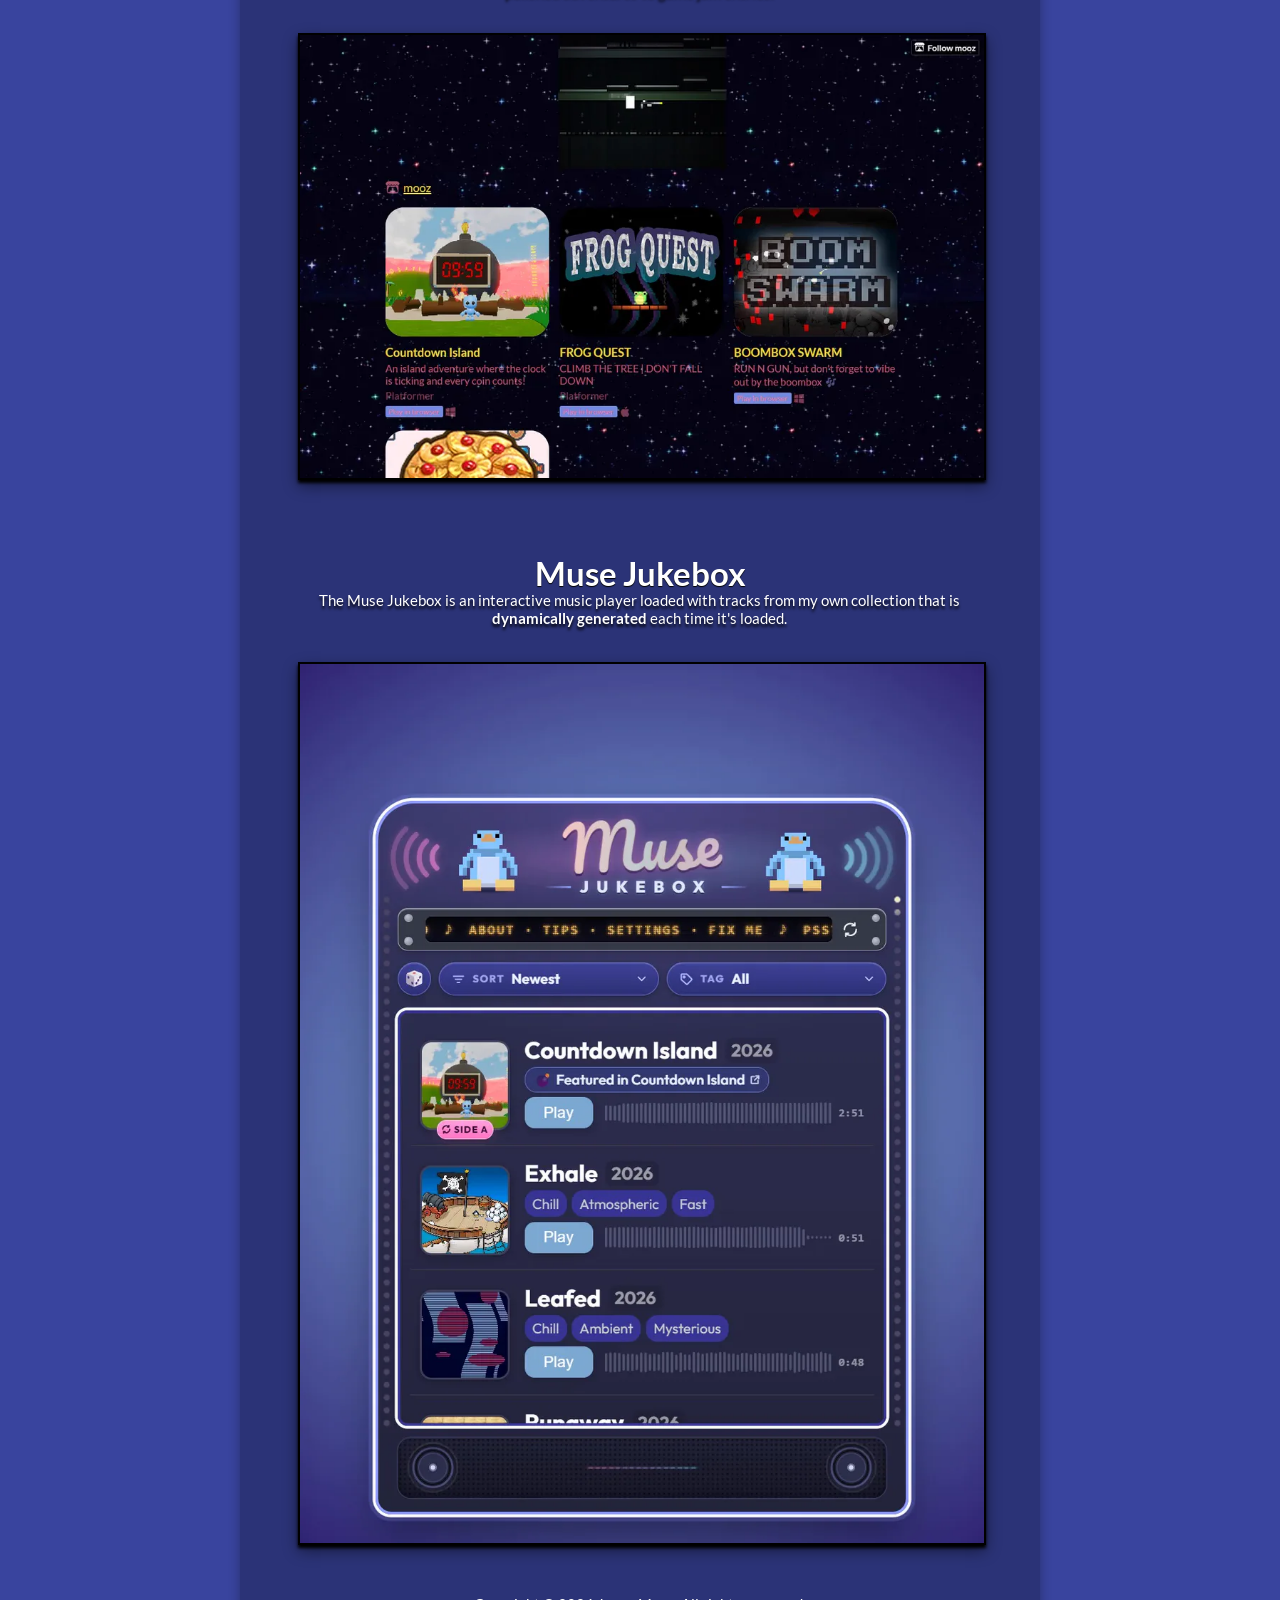
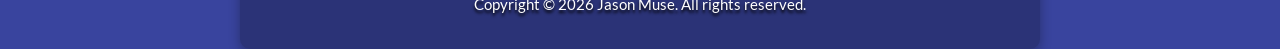
==== commit 59db0704: "New profile buttons, a lighter page and smoother scrolling on phones - Resume, GitHub, LinkedIn and " ====
--- a/index.html
+++ b/index.html
@@ -29,8 +29,8 @@
     <link rel="icon" href="images/wiz.png" />
     <link rel="sitemap" type="application/xml" title="Sitemap" href="/sitemap.xml" />
     <link rel="preload" href="fonts/lato-v24-latin-regular.woff2" as="font" type="font/woff2" crossorigin />
-    <link rel="preload" href="images/howhollows.png" as="image" fetchpriority="high" />
-    <link rel="preload" href="images/JASONMUSELOGO.png" as="image" />
+    <link rel="preload" href="images/howhollows.webp" as="image" type="image/webp" fetchpriority="high" />
+    <link rel="preload" href="images/JASONMUSELOGO.webp" as="image" type="image/webp" />
     <link rel="preconnect" href="https://web1.eng.famu.fsu.edu" crossorigin />
     <link rel="dns-prefetch" href="//web1.eng.famu.fsu.edu" />
     <link rel="stylesheet" href="style.css" />
@@ -153,9 +153,8 @@
             return `rgb(${r}, ${g}, ${b})`;
         }
 
-        document.addEventListener("DOMContentLoaded", () => {
-            document.body.style.backgroundColor = randomColor(startColor, endColor);
-        });
+        // (on the page itself straight away, so it never shows white first while the rest loads)
+        document.documentElement.style.backgroundColor = randomColor(startColor, endColor);
 
     </script>
 </head>
@@ -171,11 +170,13 @@
 
             <!-- Header Art -->
             <div class="art">
-                <img class="art-main" src="images/howhollows.png"
-                    alt="Stylized fantasy artwork for the Jason Muse portfolio homepage" width="2560" height="1440"
+                <img class="art-main" src="images/howhollows.webp"
+                    alt="Stylized fantasy artwork for the Jason Muse portfolio homepage" width="1600" height="900"
                     decoding="async" fetchpriority="high" />
-                <img class="art-main2" src="images/JASONMUSELOGO.png" alt="Jason Muse logo" width="2560" height="1440"
-                    decoding="async" />
+                <span class="art-logo">
+                    <img class="art-main2" src="images/JASONMUSELOGO.webp" alt="Jason Muse logo" width="1600"
+                        height="900" decoding="async" />
+                </span>
             </div>
 
             <!-- About Section -->
@@ -185,15 +186,36 @@
                         Developer</strong> with a computer engineering background. I build desktop and mobile apps,
                     games, and original music.</span>
                 <br />
-                <div class="profile-links" aria-label="Profile links">
-                    <a href="documents/Jason_Muse_Software_Engineer_Resume.pdf" target="_blank" rel="noopener noreferrer" class="resume-button">View
-                        Resume</a>
-                    <a href="https://github.com/jasonmuse/" target="_blank" rel="noopener noreferrer"
-                        class="resume-button">View GitHub</a>
-                    <a href="https://www.linkedin.com/in/jasonwmuse/" target="_blank" rel="noopener noreferrer"
-                        class="resume-button">View LinkedIn</a>
-                    <a href="https://muselabs.app/" target="_blank" rel="noopener" class="resume-button">Muse Labs</a>
-                </div>
+                <nav class="profile-links" aria-label="Profile links">
+                    <a class="profile-link profile-link--primary" href="documents/Jason_Muse_Software_Engineer_Resume.pdf"
+                        target="_blank" rel="noopener noreferrer">
+                        <svg class="profile-link-icon profile-link-icon--line" viewBox="0 0 24 24" aria-hidden="true">
+                            <path d="M14 2.75H6.6A1.85 1.85 0 0 0 4.75 4.6v14.8a1.85 1.85 0 0 0 1.85 1.85h10.8a1.85 1.85 0 0 0 1.85-1.85V8Z" />
+                            <path d="M14 2.75V8h5.25M8.5 12.75h7M8.5 16.5h5" />
+                        </svg>
+                        <span>Resume</span>
+                    </a>
+                    <a class="profile-link" href="https://github.com/jasonmuse/" target="_blank" rel="noopener noreferrer">
+                        <svg class="profile-link-icon" viewBox="0 0 24 24" aria-hidden="true">
+                            <path d="M12 .297c-6.63 0-12 5.373-12 12 0 5.303 3.438 9.8 8.205 11.385.6.113.82-.258.82-.577 0-.285-.01-1.04-.015-2.04-3.338.724-4.042-1.61-4.042-1.61C4.422 18.07 3.633 17.7 3.633 17.7c-1.087-.744.084-.729.084-.729 1.205.084 1.838 1.236 1.838 1.236 1.07 1.835 2.809 1.305 3.495.998.108-.776.417-1.305.76-1.605-2.665-.3-5.466-1.332-5.466-5.93 0-1.31.465-2.38 1.235-3.22-.135-.303-.54-1.523.105-3.176 0 0 1.005-.322 3.3 1.23.96-.267 1.98-.399 3-.405 1.02.006 2.04.138 3 .405 2.28-1.552 3.285-1.23 3.285-1.23.645 1.653.24 2.873.12 3.176.765.84 1.23 1.91 1.23 3.22 0 4.61-2.805 5.625-5.475 5.92.42.36.81 1.096.81 2.22 0 1.606-.015 2.896-.015 3.286 0 .315.21.69.825.57C20.565 22.092 24 17.592 24 12.297c0-6.627-5.373-12-12-12" />
+                        </svg>
+                        <span>GitHub</span>
+                    </a>
+                    <a class="profile-link" href="https://www.linkedin.com/in/jasonwmuse/" target="_blank"
+                        rel="noopener noreferrer">
+                        <svg class="profile-link-icon" viewBox="0 0 24 24" aria-hidden="true">
+                            <path d="M20.447 20.452h-3.554v-5.569c0-1.328-.027-3.037-1.852-3.037-1.853 0-2.136 1.445-2.136 2.939v5.667H9.351V9h3.414v1.561h.046c.477-.9 1.637-1.85 3.37-1.85 3.601 0 4.267 2.37 4.267 5.455v6.286zM5.337 7.433c-1.144 0-2.063-.926-2.063-2.065 0-1.138.92-2.063 2.063-2.063 1.14 0 2.064.925 2.064 2.063 0 1.139-.925 2.065-2.064 2.065zm1.782 13.019H3.555V9h3.564v11.452zM22.225 0H1.771C.792 0 0 .774 0 1.729v20.542C0 23.227.792 24 1.771 24h20.451C23.2 24 24 23.227 24 22.271V1.729C24 .774 23.2 0 22.222 0h.003z" />
+                        </svg>
+                        <span>LinkedIn</span>
+                    </a>
+                    <a class="profile-link" href="https://muselabs.app/" target="_blank" rel="noopener">
+                        <svg class="profile-link-icon profile-link-icon--line" viewBox="0 0 24 24" aria-hidden="true">
+                            <path d="M9 2.75h6M10.25 2.75v5.8L5.1 17.7a2.35 2.35 0 0 0 2.05 3.55h9.7a2.35 2.35 0 0 0 2.05-3.55l-5.15-9.15v-5.8" />
+                            <path d="M7.4 14.75h9.2" />
+                        </svg>
+                        <span>Muse Labs</span>
+                    </a>
+                </nav>
                 <span>My work combines tech and creativity, inspired by unique, adventurous worlds and stories that
                     spark a sense of wonder and excitement. I'm passionate about blending engineering with art to bring
                     fun ideas to life.</span>
@@ -344,9 +366,9 @@
                 <div class="game-grid">
                     <article class="game-card game-card-countdown">
                         <div class="game-card-media">
-                            <img class="game-card-image" src="images/game-countdown-island.png"
-                                alt="Countdown Island character standing in front of a giant ticking bomb" width="1065"
-                                height="823" loading="lazy" decoding="async" />
+                            <img class="game-card-image" src="images/game-countdown-island.webp"
+                                alt="Countdown Island character standing in front of a giant ticking bomb" width="900"
+                                height="695" loading="lazy" decoding="async" />
                         </div>
                         <div class="game-card-content">
                             <p class="game-label">3D PLATFORMER</p>
@@ -368,7 +390,7 @@
 
                     <article class="game-card game-card-frog">
                         <div class="game-card-media">
-                            <img class="game-card-image" src="images/game-frog-quest.png"
+                            <img class="game-card-image" src="images/game-frog-quest.webp"
                                 alt="Frog Quest title art with a small frog in a starry scene" width="630" height="500"
                                 loading="lazy" decoding="async" />
                         </div>
@@ -391,7 +413,7 @@
 
                     <article class="game-card game-card-pineapple">
                         <div class="game-card-media">
-                            <img class="game-card-image" src="images/game-pineapple-race.png"
+                            <img class="game-card-image" src="images/game-pineapple-race.webp"
                                 alt="Pineapple upside-down cake from Upside-Down Pineapple Race" width="360"
                                 height="360" loading="lazy" decoding="async" />
                         </div>
@@ -413,7 +435,7 @@
 
                     <article class="game-card game-card-boombox">
                         <div class="game-card-media">
-                            <img class="game-card-image" src="images/game-boombox-swarm.png"
+                            <img class="game-card-image" src="images/game-boombox-swarm.webp"
                                 alt="Dark pixel art title screen for Boombox Swarm" width="630" height="500"
                                 loading="lazy" decoding="async" />
                         </div>
@@ -465,12 +487,13 @@
                 <a href="/" aria-label="Back to the Jason Muse portfolio homepage">
                     <!-- Header Art -->
                     <div class="art">
-                        <img style="width: 90%; margin: 20px;" class="button-link" src="images/howhollows.png"
-                            alt="Portfolio hero art preview" width="2560" height="1440" loading="lazy"
+                        <img style="width: 90%; margin: 20px;" class="button-link" src="images/howhollows.webp"
+                            alt="Portfolio hero art preview" width="1600" height="900" loading="lazy"
                             decoding="async" />
-                        <img class="art-main2" src="images/JASONMUSELOGO.png" alt="Jason Muse portfolio logo"
-                            width="2560" height="1440" loading="lazy" decoding="async"
-                            style="pointer-events: none; top:-20px" />
+                        <span class="art-logo">
+                            <img class="art-main2" src="images/JASONMUSELOGO.webp" alt="Jason Muse portfolio logo"
+                                width="1600" height="900" loading="lazy" decoding="async" style="top:-20px" />
+                        </span>
                         <br />
                     </div>
                 </a>
--- a/style.css
+++ b/style.css
@@ -34,54 +34,132 @@
 }
 
 h2 {
-filter: drop-shadow(0px 1px 1px #000000);
+text-shadow: 0px 1px 1px #000000;
 margin-top: 0;
 }
-.resume-button {
-    display: inline-block;
-    padding: 12px 25px;
-    margin: 20px auto;
-    font-size: 20px;
-    font-weight: 700;
-    font-family: 'Lato', sans-serif;
-    color: #ffffff;
-    text-align: center;
-    text-decoration: none;
-
-    background: linear-gradient(135deg, #544d5d, #303143);
-    border-radius: 8px;
-    border: 2px solid #ffffff44;
-
-    filter: drop-shadow(0px 3px 4px #000000);
-    transition: transform 0.25s ease, background 0.3s ease, border 0.3s ease;
-
-    width: 80%;
-    max-width: 300px;
-}
-
-.resume-button:hover {
-    transform: scale(1.02);
-    background: linear-gradient(135deg, #4e4e4e, #2a2a2a);
-    border: 2px solid #ffffffaa;
-}
-
+
+/* Profile links: one row of four, two by two where there isn't room (never three and one left
+   over). The resume is the main one, in the same coral as the games' play buttons. Their shadows
+   are box-shadows and hovering lifts them by transform, so nothing gets redrawn as they move. */
 .profile-links {
-    display: flex;
-    flex-direction: row;
-    flex-wrap: wrap;
-    gap: 12px;
-    align-items: center;
-    justify-content: center;
-    margin: 20px auto;
-}
-
-.profile-links .resume-button {
-    box-sizing: border-box;
-    flex: 0 0 auto;
-    margin: 0;
-    max-width: 300px;
-    width: auto;
-    min-width: 160px;
+	display: grid;
+	grid-template-columns: repeat(4, minmax(0, 1fr));
+	gap: 12px;
+	margin: 22px auto 26px;
+}
+
+.profile-link {
+	position: relative;
+	display: flex;
+	align-items: center;
+	justify-content: center;
+	gap: 9px;
+	box-sizing: border-box;
+	min-height: 52px;
+	padding: 0 12px;
+	color: #ffffff;
+	font-family: 'Lato', sans-serif;
+	font-size: 17px;
+	font-weight: 700;
+	line-height: 1.1;
+	text-decoration: none;
+	text-shadow: 0 1px 2px rgba(0, 0, 0, 0.45);
+	white-space: nowrap;
+	background-color: rgba(255, 255, 255, 0.06);
+	background-image: linear-gradient(180deg, rgba(255, 255, 255, 0.14), rgba(255, 255, 255, 0));
+	border: 1px solid rgba(255, 255, 255, 0.3);
+	border-radius: 12px;
+	box-shadow: inset 0 1px 0 rgba(255, 255, 255, 0.2), 0 2px 3px rgba(0, 0, 0, 0.45), 0 8px 18px rgba(0, 0, 0, 0.28);
+	transition: transform 0.18s ease, background-color 0.18s ease, border-color 0.18s ease;
+	-webkit-tap-highlight-color: transparent;
+	touch-action: manipulation;
+}
+
+/* (a deeper shadow that fades in under a lifted button) */
+.profile-link::after {
+	content: "";
+	position: absolute;
+	inset: 0;
+	border-radius: inherit;
+	box-shadow: 0 14px 26px rgba(0, 0, 0, 0.38);
+	opacity: 0;
+	transition: opacity 0.18s ease;
+	pointer-events: none;
+}
+
+/* (a touch deeper than the games' coral, so its white writing is easy to read: 4.7 to 1) */
+.profile-link--primary {
+	background-color: #cc4159;
+	background-image: linear-gradient(180deg, rgba(255, 255, 255, 0.14), rgba(255, 255, 255, 0));
+	border-color: #ec8597;
+}
+
+.profile-link-icon {
+	flex: 0 0 auto;
+	width: 20px;
+	height: 20px;
+	fill: currentColor;
+}
+
+.profile-link-icon--line {
+	fill: none;
+	stroke: currentColor;
+	stroke-width: 1.9;
+	stroke-linecap: round;
+	stroke-linejoin: round;
+}
+
+@media (hover: hover) {
+	.profile-link:hover {
+		transform: translateY(-2px);
+		background-color: rgba(255, 255, 255, 0.13);
+		border-color: rgba(255, 255, 255, 0.62);
+	}
+
+	.profile-link--primary:hover {
+		background-color: #d9506a;
+		border-color: #ffc6cf;
+	}
+
+	.profile-link:hover::after {
+		opacity: 1;
+	}
+}
+
+.profile-link:active {
+	transform: translateY(0) scale(0.97);
+}
+
+.profile-link:focus-visible {
+	outline: 2px solid #ffffff;
+	outline-offset: 3px;
+}
+
+/* (two by two once four in a row would squeeze their names) */
+@media (max-width: 720px) {
+	.profile-links {
+		grid-template-columns: repeat(2, minmax(0, 1fr));
+		gap: 10px;
+		max-width: 440px;
+	}
+
+	.profile-link {
+		min-height: 50px;
+		font-size: 16px;
+	}
+}
+
+@media (max-width: 340px) {
+	.profile-link {
+		gap: 7px;
+		padding: 0 8px;
+		font-size: 15px;
+	}
+
+	.profile-link-icon {
+		width: 18px;
+		height: 18px;
+	}
 }
 
 
@@ -112,6 +190,17 @@
 filter: drop-shadow(0px 0px 4px #ffffff);
 }
 
+/* The logo tilts to and fro over the art. The tilt is on a wrapper and the glow on the logo inside
+   it, so the glow is drawn once and the tilt just turns it (with both on the logo, the glow was
+   worked out again every frame) */
+.art-logo {
+position: absolute;
+inset: 0;
+pointer-events: none;
+animation: tilt 7s infinite alternate ease-in-out;
+will-change: transform;
+}
+
 .art-main2 {
 position: absolute;
 left: 0;
@@ -119,10 +208,6 @@
 width: 90%; /* Match the width of .art-main if needed */
 margin: 20px; /* Match the margin of .art-main for perfect overlay */
 filter: drop-shadow(0px 0px 4px #ffffff);
-opacity: 1.0; /* Adjust transparency for blending effect */
-animation: tilt 7s infinite alternate ease-in-out;
-transform-origin: 50% 50%;
-will-change: transform;
 }
 
 .art-main:hover {
@@ -145,7 +230,7 @@
 font-size: 22px;
 line-height: 1.5;
 color: #ffffff;
-filter: drop-shadow(0px 3px 3px #000000);
+text-shadow: 0px 3px 3px #000000;
 text-align: center;
 margin: auto;
 margin-top: 2%;
@@ -156,7 +241,7 @@
 font-size: 15px;
 line-height: 1.2;
 color: #FFFFFF;
-filter: drop-shadow(0px 3px 3px #000000);
+text-shadow: 0px 3px 3px #000000;
 text-align: center;
 margin: auto;
 margin-top: -5%;
@@ -215,8 +300,7 @@
 	text-decoration: none;
 	border: 1px solid rgba(255, 255, 255, 0.24);
 	border-radius: 8px;
-	box-shadow: 0px 10px 22px rgba(0, 0, 0, 0.32);
-	filter: drop-shadow(0px 3px 3px #000000);
+	box-shadow: 0px 3px 3px #000000, 0px 10px 22px rgba(0, 0, 0, 0.32);
 	transition: transform 0.2s ease, border-color 0.2s ease, box-shadow 0.2s ease;
 }
 
@@ -231,7 +315,7 @@
 .app-card:hover {
 	transform: translateY(-3px);
 	border-color: rgba(255, 255, 255, 0.58);
-	box-shadow: 0px 14px 26px rgba(0, 0, 0, 0.38);
+	box-shadow: 0px 3px 3px #000000, 0px 14px 26px rgba(0, 0, 0, 0.38);
 }
 
 .app-card-frog {
@@ -408,7 +492,7 @@
 }
 
 @media (prefers-reduced-motion: reduce) {
-	.art-main2,
+	.art-logo,
 	.screenshot-track {
 		animation: none;
 	}
@@ -428,8 +512,7 @@
 	background: linear-gradient(135deg, #20364e 0%, #192238 100%);
 	border: 1px solid rgba(255, 255, 255, 0.26);
 	border-radius: 9px;
-	box-shadow: 0 10px 22px rgba(0, 0, 0, 0.34);
-	filter: drop-shadow(0 3px 3px #000000);
+	box-shadow: 0 3px 3px #000000, 0 10px 22px rgba(0, 0, 0, 0.34);
 }
 
 .game-card-content > .software-highlight {
@@ -456,8 +539,7 @@
 	background: linear-gradient(135deg, #283e63 0%, #17233d 100%);
 	border: 1px solid rgba(255, 255, 255, 0.26);
 	border-radius: 9px;
-	box-shadow: 0 10px 22px rgba(0, 0, 0, 0.34);
-	filter: drop-shadow(0 3px 3px #000000);
+	box-shadow: 0 3px 3px #000000, 0 10px 22px rgba(0, 0, 0, 0.34);
 }
 
 .game-card:nth-child(even) {
@@ -512,19 +594,19 @@
 }
 
 .game-card-countdown {
-	--game-art: url("images/game-countdown-island.png");
+	--game-art: url("images/game-countdown-island.webp");
 }
 
 .game-card-frog {
-	--game-art: url("images/game-frog-quest.png");
+	--game-art: url("images/game-frog-quest.webp");
 }
 
 .game-card-pineapple {
-	--game-art: url("images/game-pineapple-race.png");
+	--game-art: url("images/game-pineapple-race.webp");
 }
 
 .game-card-boombox {
-	--game-art: url("images/game-boombox-swarm.png");
+	--game-art: url("images/game-boombox-swarm.webp");
 }
 
 .game-card:nth-child(even) .game-card-media {
@@ -565,7 +647,7 @@
 	margin: 0;
 	font-size: 23px;
 	line-height: 1.08;
-	filter: drop-shadow(0 1px 1px #000000);
+	text-shadow: 0 1px 1px #000000;
 }
 
 .game-card-content > p:not(.game-label) {
@@ -658,10 +740,13 @@
 	transition: 0.2s;
 }
 
-/* The website previews are looping videos: they keep their shape as they scale, like the images */
+/* The website previews are looping videos: they keep their shape as they scale, like the images,
+   and their shadow is a box shadow (a filter would be redrawn for every frame they play) */
 .preview-video {
 	max-width: 100%;
 	height: auto;
+	filter: none;
+	box-shadow: 0px 3px 3px #000000, 0px 6px 14px rgba(0, 0, 0, 0.45);
 }
 
 
@@ -681,6 +766,7 @@
     border-radius: 5px;    /* Optional: smooth the edges slightly */
     overflow: hidden;
 	background-color: #171717;
+	box-shadow: 0 3px 3px #000000;
 	transform: translateZ(0);
 	backface-visibility: hidden;
 	isolation: isolate;
@@ -705,16 +791,6 @@
 		box-sizing: border-box;
 		overflow-x: hidden;
 		padding: 34px 14px 0px 14px;
-	}
-
-	.profile-links .resume-button {
-		width: 80%;
-		min-width: 0;
-		max-width: 275px;
-	}
-
-	.profile-links {
-		flex-direction: column;
 	}
 
 	.section-title {
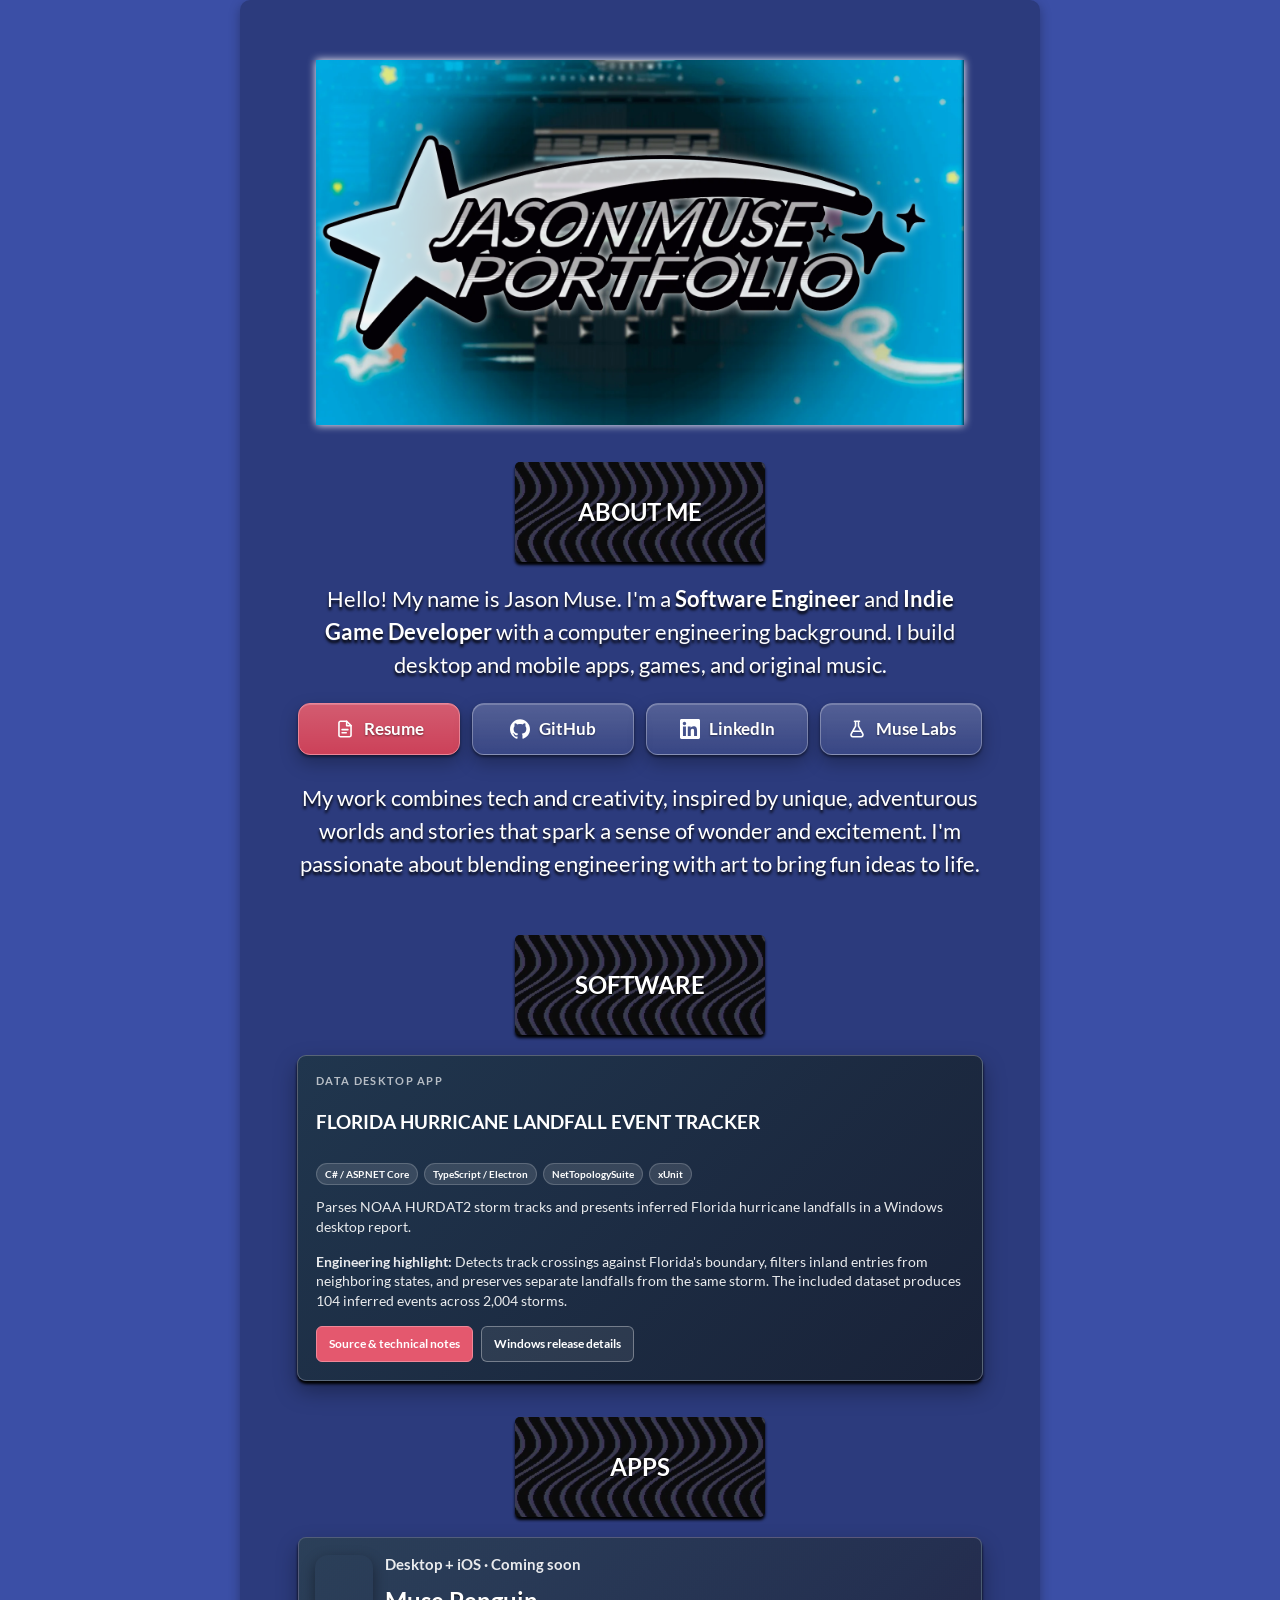
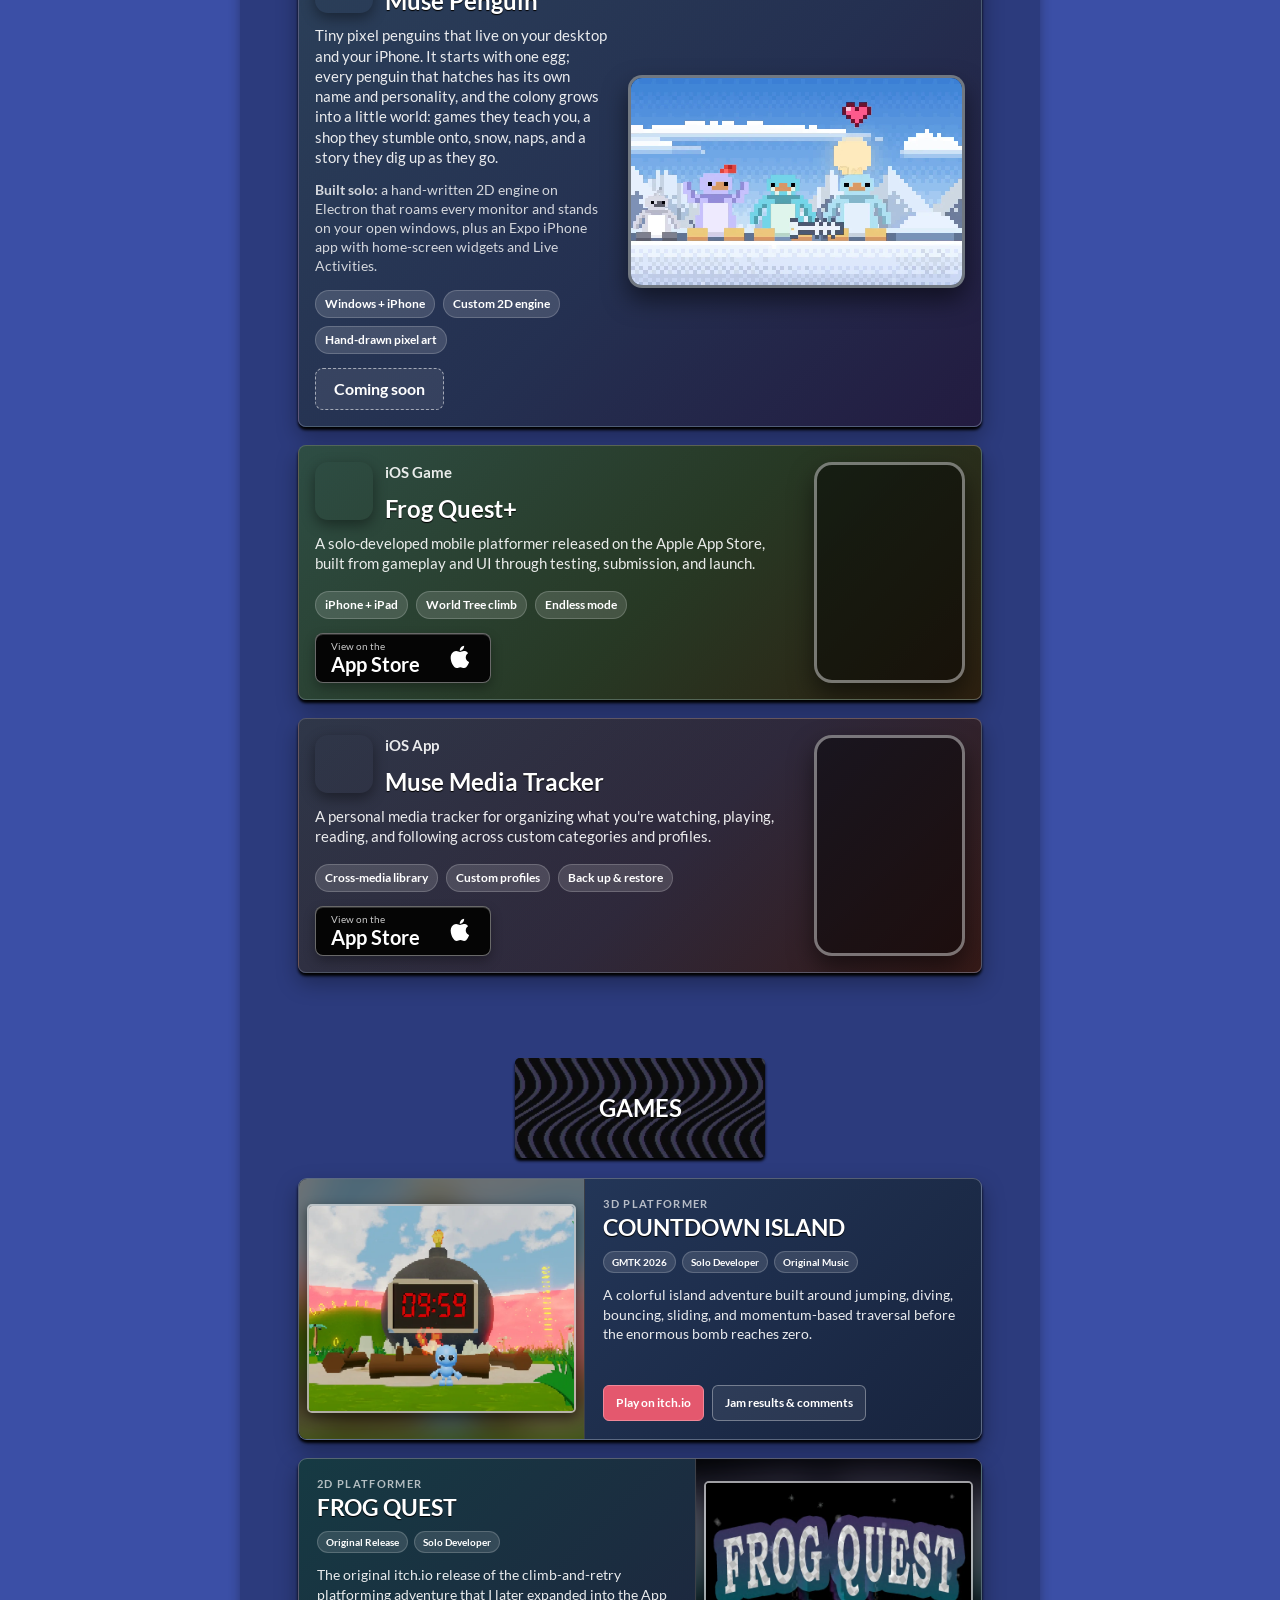
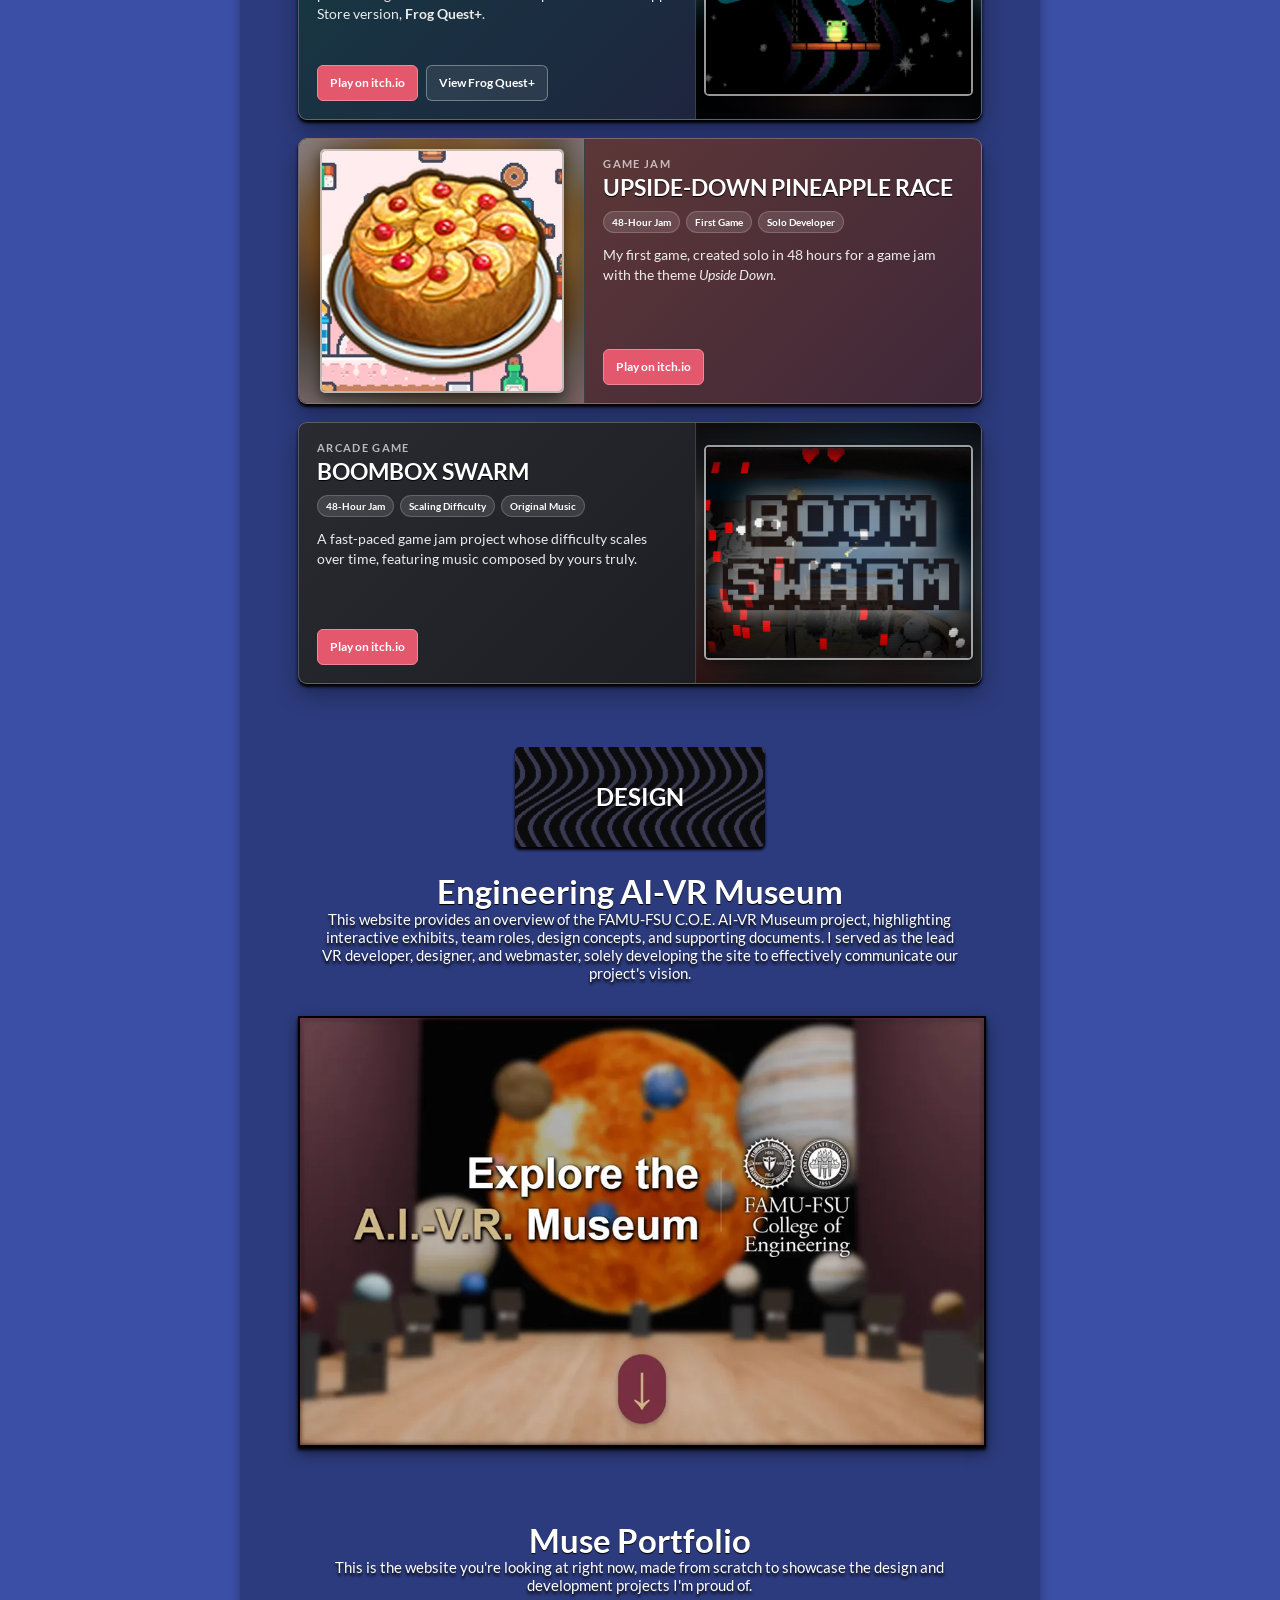
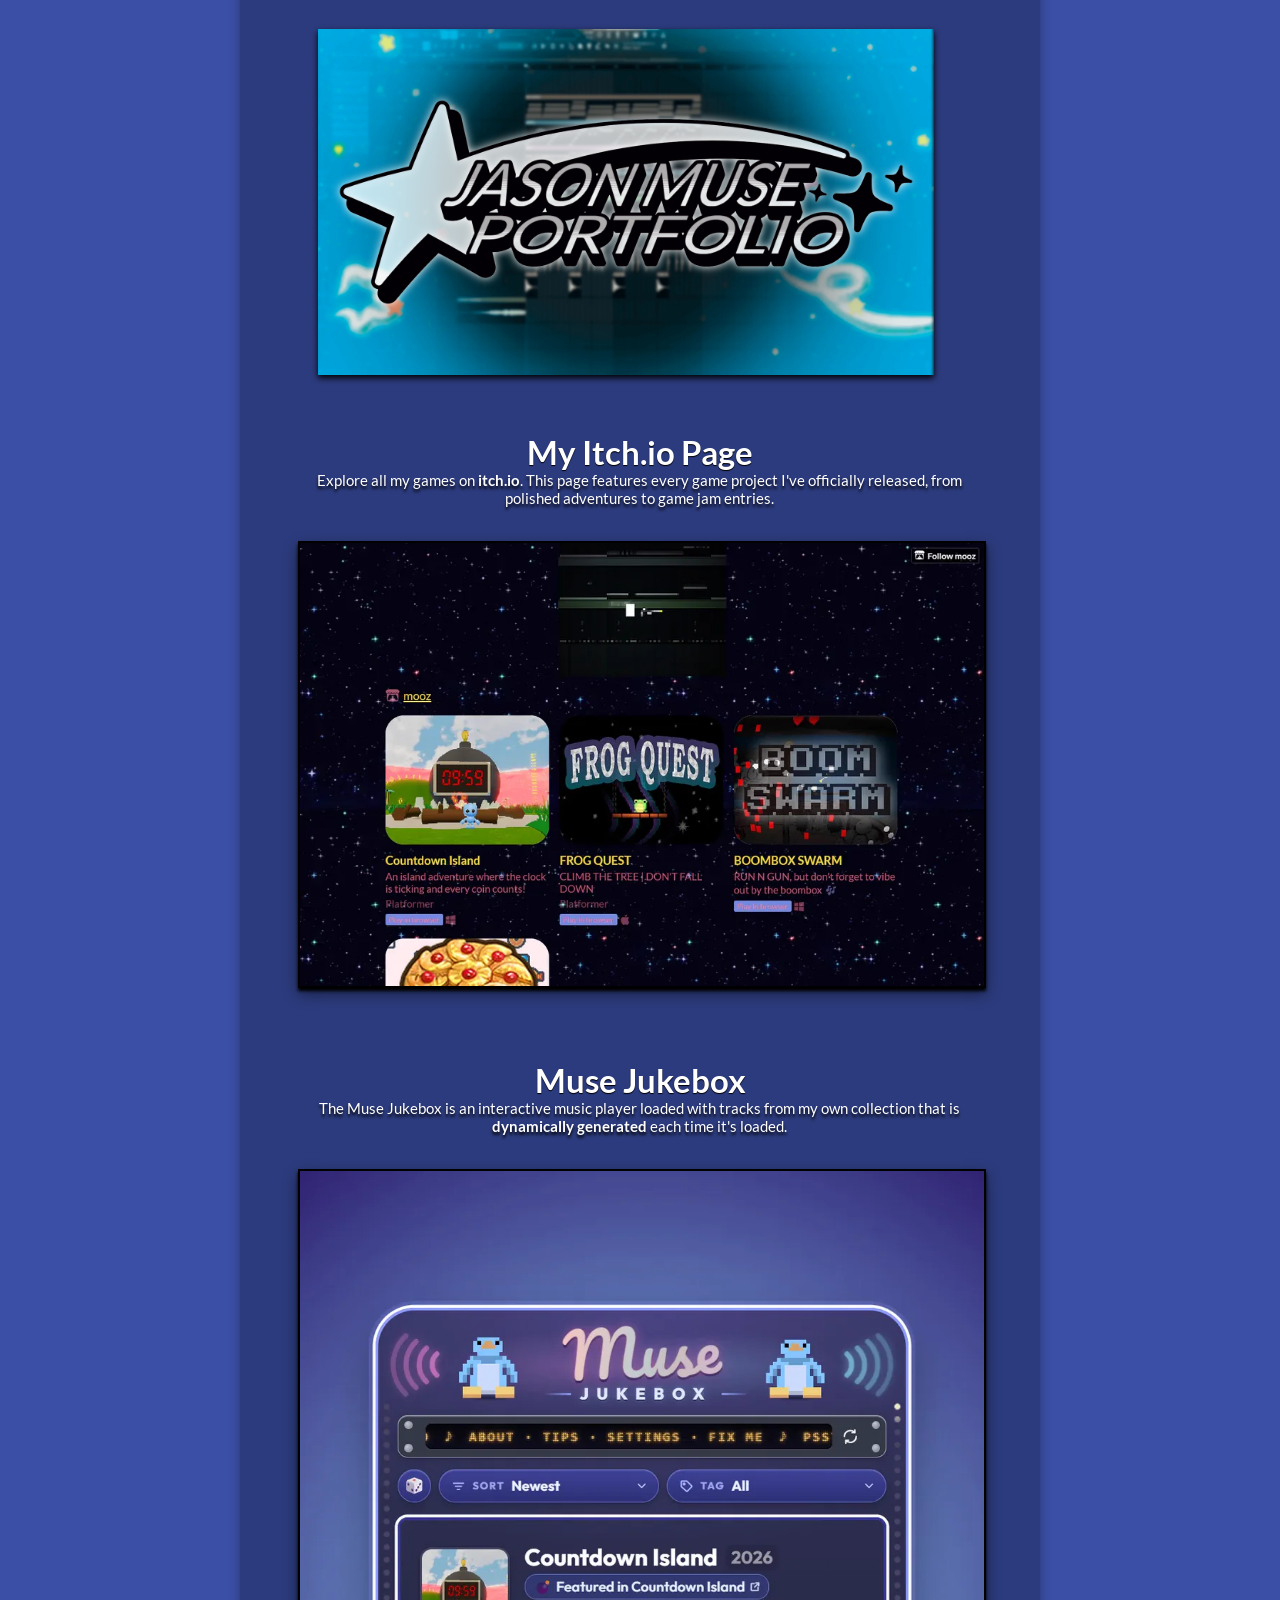
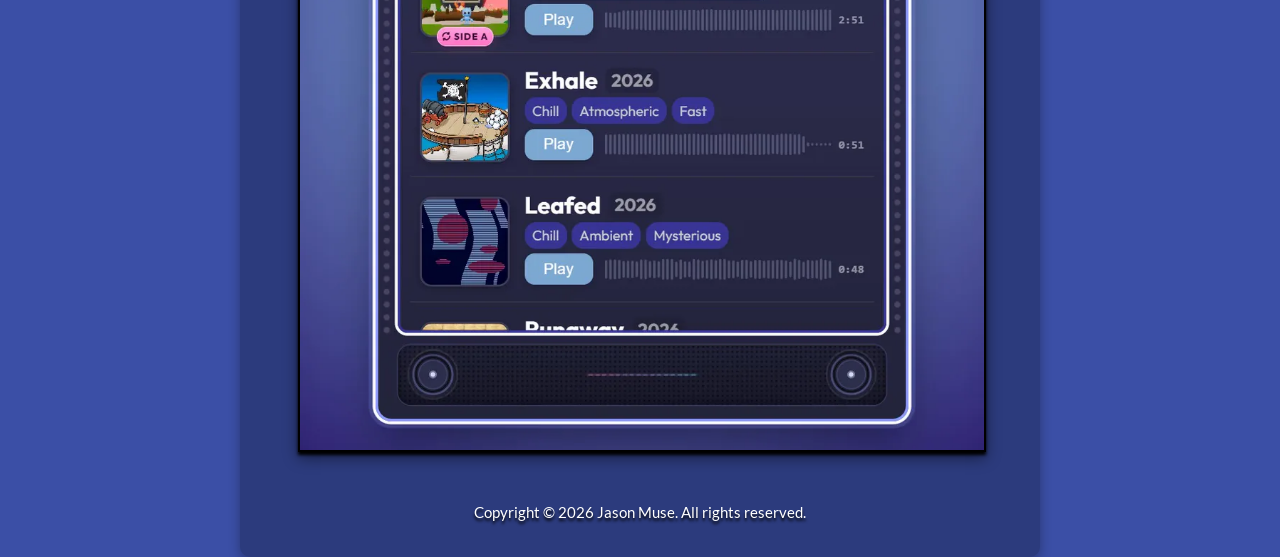
==== commit 389a84f6: "Feature Muse Penguin at the top of Apps: a looping reel of the gang, coming soon Co-Authored-By: Cla" ====
--- a/index.html
+++ b/index.html
@@ -262,6 +262,36 @@
                 </div>
 
                 <div class="app-grid">
+                    <article class="app-card app-card-penguin app-card-feature" aria-labelledby="penguin-title">
+                        <div class="app-card-content">
+                            <div class="app-card-header">
+                                <img class="app-icon" src="images/app-muse-penguin-icon.jpg" alt="Muse Penguin app icon"
+                                    width="512" height="512" loading="lazy" decoding="async" />
+                                <div>
+                                    <p class="app-label">Desktop + iOS · Coming soon</p>
+                                    <h2 id="penguin-title">Muse Penguin</h2>
+                                </div>
+                            </div>
+                            <p>Tiny pixel penguins that live on your desktop and your iPhone. It starts with one egg; every
+                                penguin that hatches has its own name and personality, and the colony grows into a little
+                                world: games they teach you, a shop they stumble onto, snow, naps, and a story they dig up as
+                                they go.</p>
+                            <p class="app-highlight"><strong>Built solo:</strong> a hand-written 2D engine on Electron that
+                                roams every monitor and stands on your open windows, plus an Expo iPhone app with home-screen
+                                widgets and Live Activities.</p>
+                            <div class="app-tags" aria-label="Muse Penguin highlights">
+                                <span>Windows + iPhone</span>
+                                <span>Custom 2D engine</span>
+                                <span>Hand-drawn pixel art</span>
+                            </div>
+                            <span class="app-soon">Coming soon</span>
+                        </div>
+                        <div class="penguin-preview">
+                            <video class="preview-video" data-src="images/muse-penguin.mp4" poster="images/muse-penguin.webp"
+                                width="960" height="600" muted loop playsinline preload="none" aria-hidden="true"></video>
+                        </div>
+                    </article>
+
                     <a class="app-card app-card-frog" href="https://apps.apple.com/us/app/frog-quest/id6761079354"
                         target="_blank" rel="noopener noreferrer" aria-label="View Frog Quest+ on the App Store">
                         <div class="app-card-content">
--- a/style.css
+++ b/style.css
@@ -326,6 +326,61 @@
 	background: linear-gradient(135deg, #172034 0%, #292238 55%, #43201d 100%);
 }
 
+/* Muse Penguin: the featured one, with the gang playing right there on the card */
+.app-card-penguin {
+	background: linear-gradient(135deg, #132a46 0%, #1d2b52 55%, #2b2250 100%);
+}
+
+.app-card-feature {
+	grid-template-columns: minmax(0, 1fr) minmax(0, 1.15fr);
+	gap: 20px;
+	align-items: center;
+}
+
+.app-card-feature:hover {
+	transform: none;
+	border-color: rgba(255, 255, 255, 0.24);
+}
+
+.app-card .app-highlight {
+	font-size: 14px;
+	color: rgba(255, 255, 255, 0.8);
+}
+
+.penguin-preview {
+	position: relative;
+	z-index: 1;
+	overflow: hidden;
+	aspect-ratio: 16 / 10;
+	border: 3px solid rgba(255, 255, 255, 0.42);
+	border-radius: 14px;
+	background: #0b1626;
+	box-shadow: 0px 12px 24px rgba(0, 0, 0, 0.5);
+}
+
+.penguin-preview video {
+	display: block;
+	width: 100%;
+	height: 100%;
+	object-fit: cover;
+	image-rendering: pixelated;
+}
+
+.app-soon {
+	display: inline-flex;
+	box-sizing: border-box;
+	align-items: center;
+	align-self: flex-start;
+	min-height: 42px;
+	padding: 0 18px;
+	font-size: 16px;
+	font-weight: 700;
+	color: #ffffff;
+	background: rgba(255, 255, 255, 0.08);
+	border: 1px dashed rgba(255, 255, 255, 0.55);
+	border-radius: 8px;
+}
+
 .app-card-content,
 .phone-preview {
 	position: relative;
@@ -897,6 +952,21 @@
 		background: rgba(0, 0, 0, 0.58);
 	}
 
+	.app-card-feature {
+		grid-template-columns: 1fr;
+	}
+
+	.penguin-preview {
+		order: -1;
+		border-width: 2px;
+		border-radius: 10px;
+	}
+
+	.app-soon {
+		justify-content: center;
+		width: 100%;
+	}
+
 	.game-grid {
 		width: 100%;
 		gap: 14px;
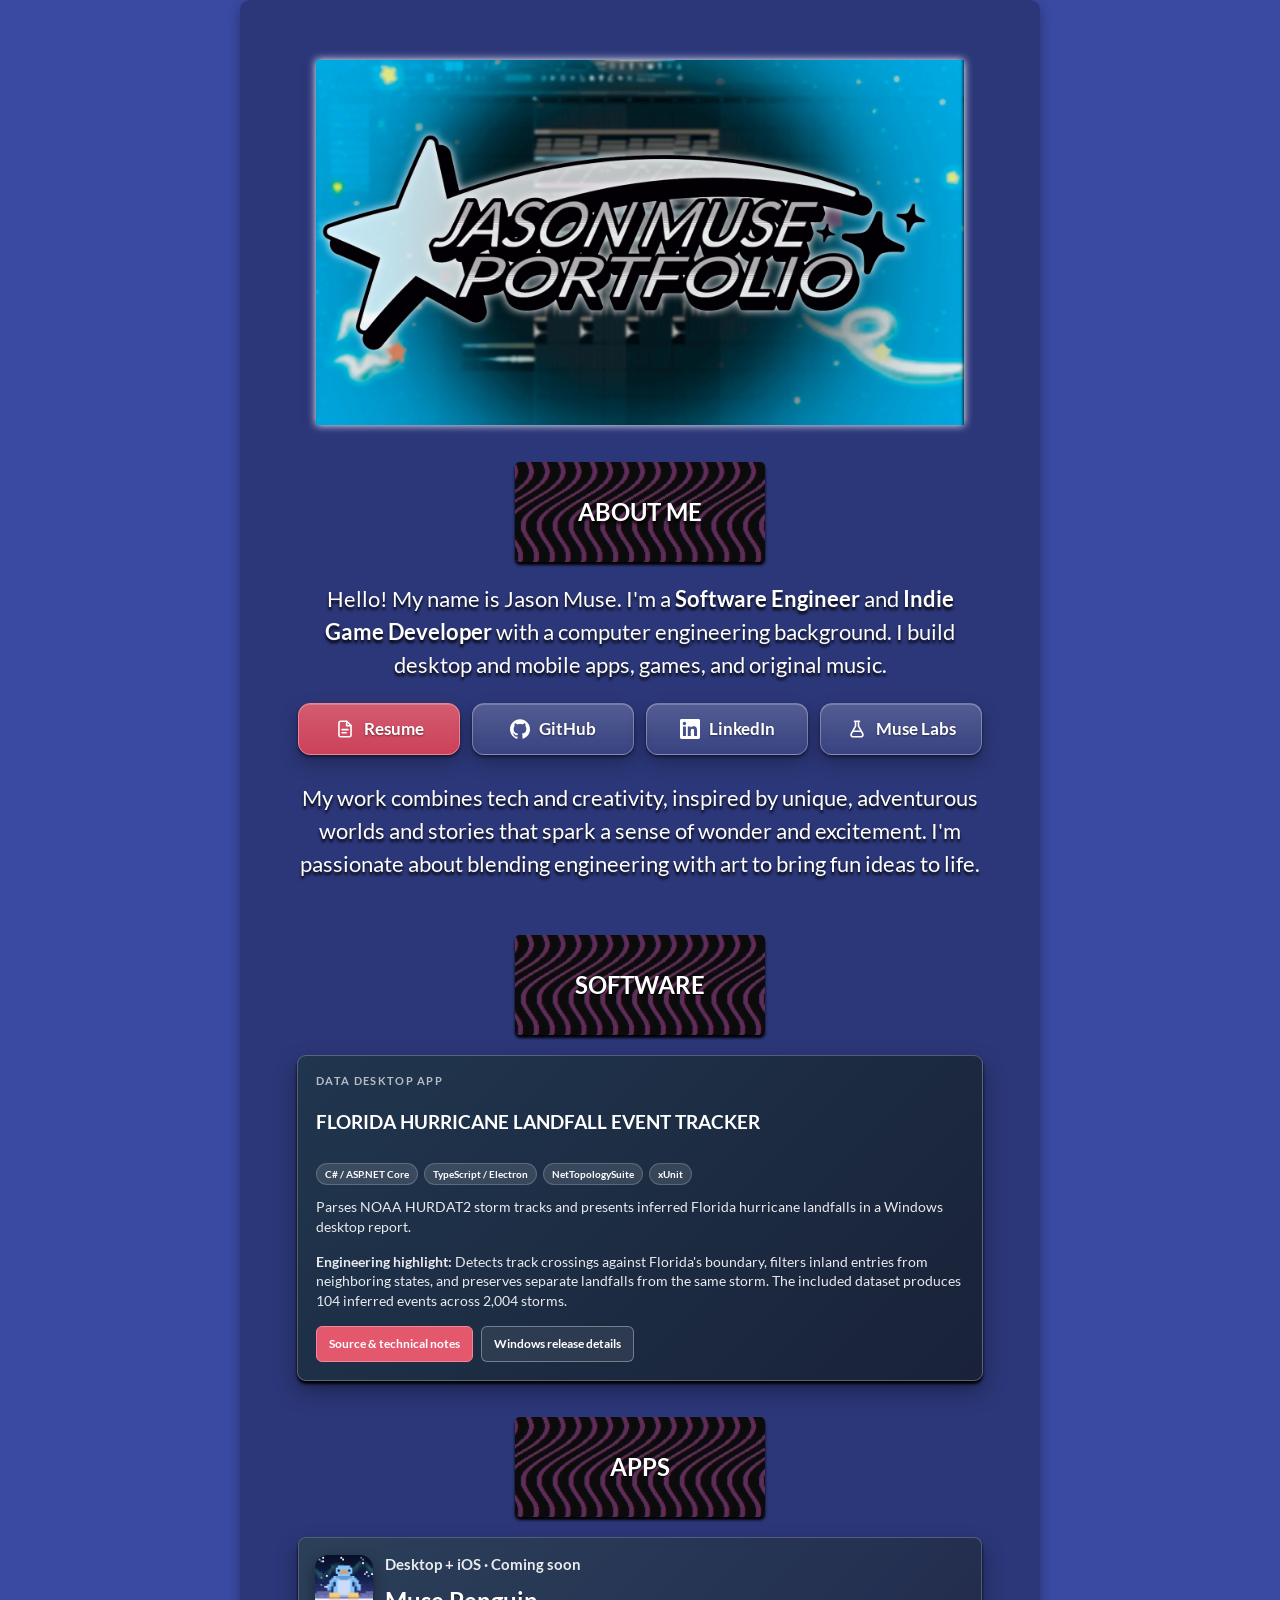
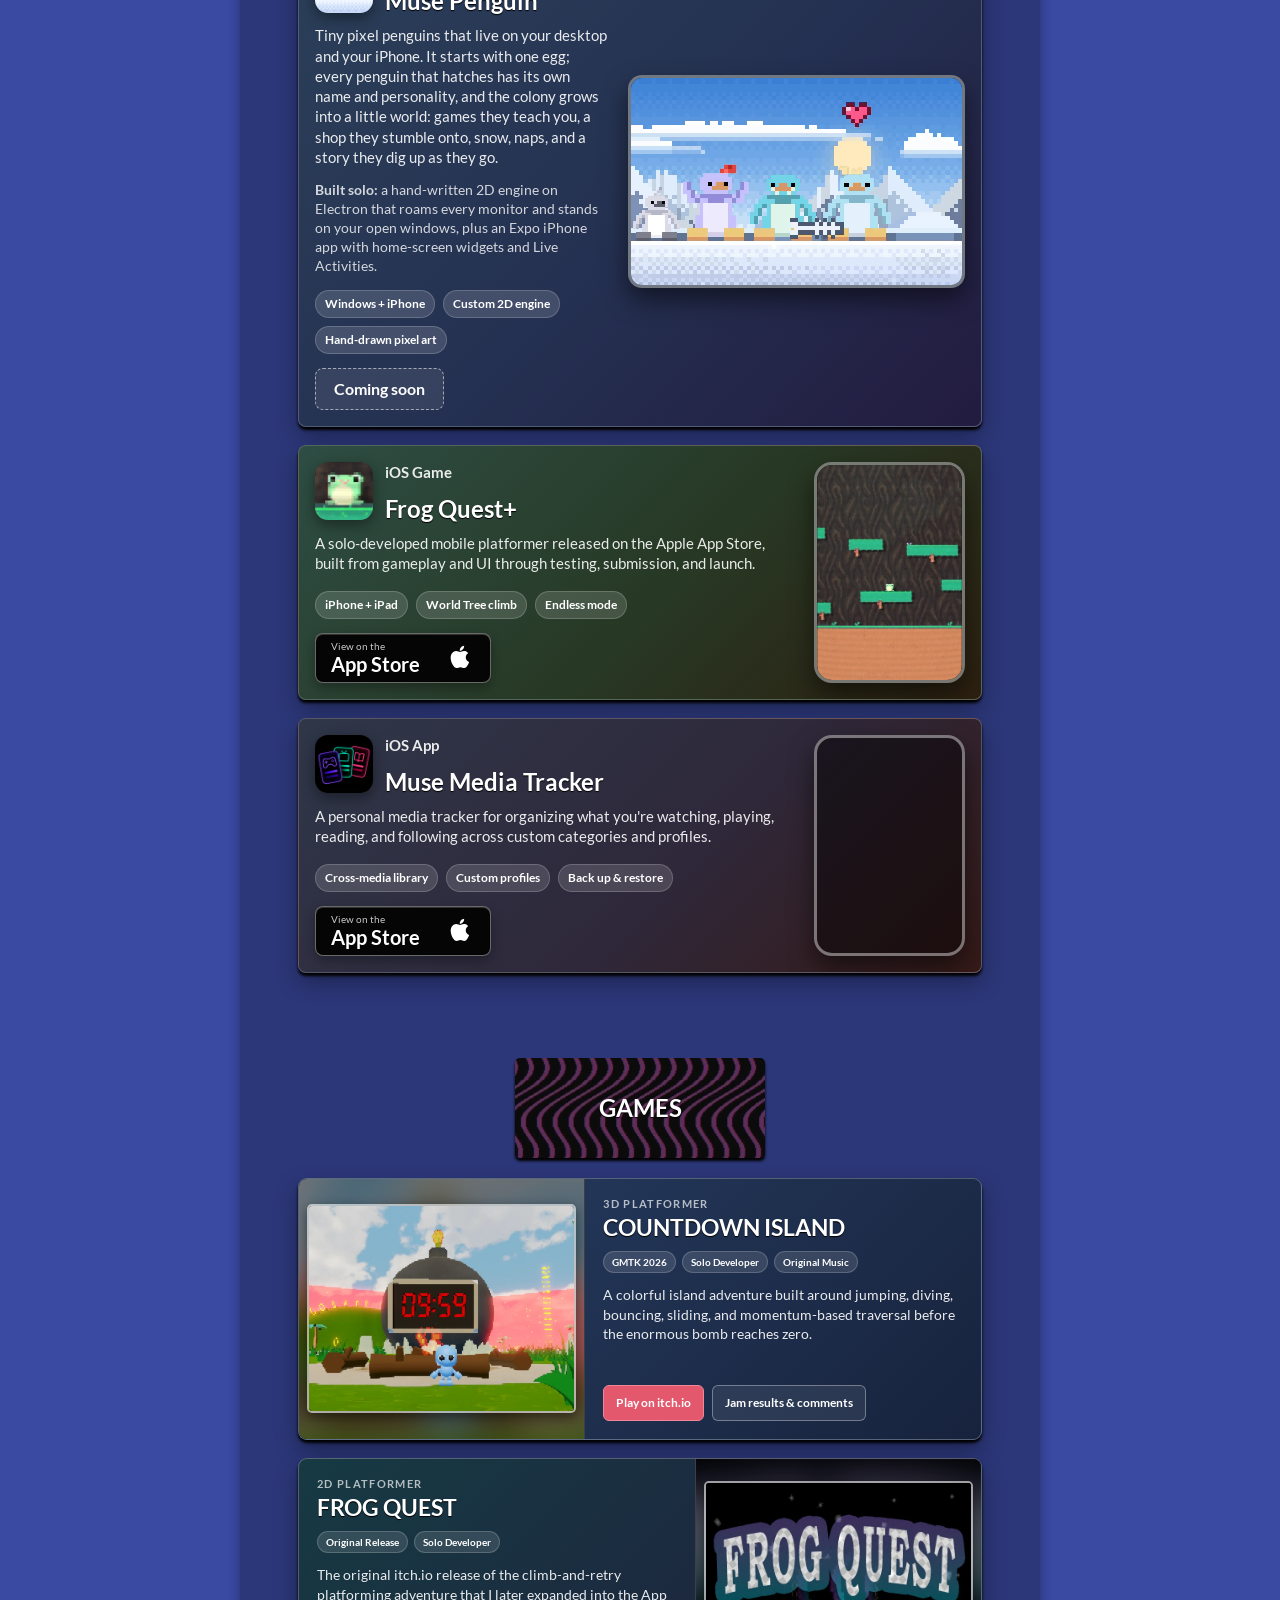
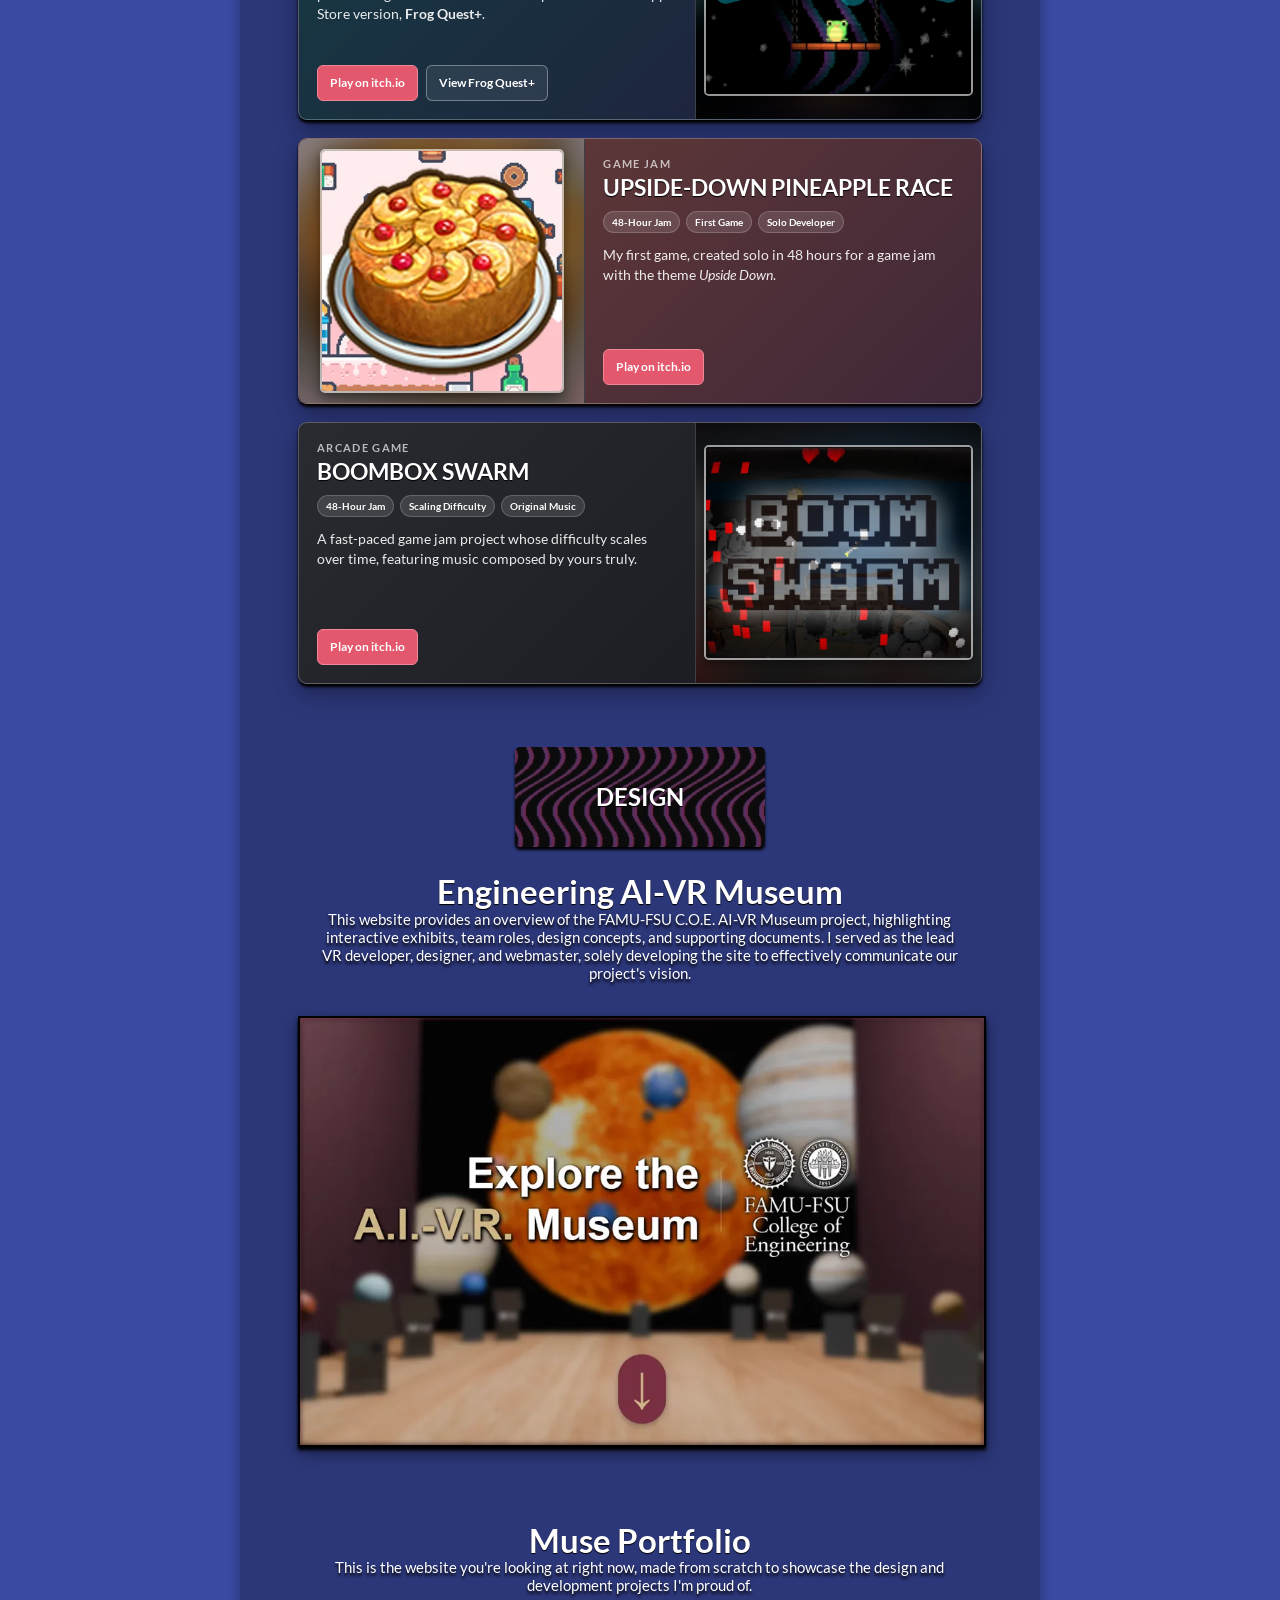
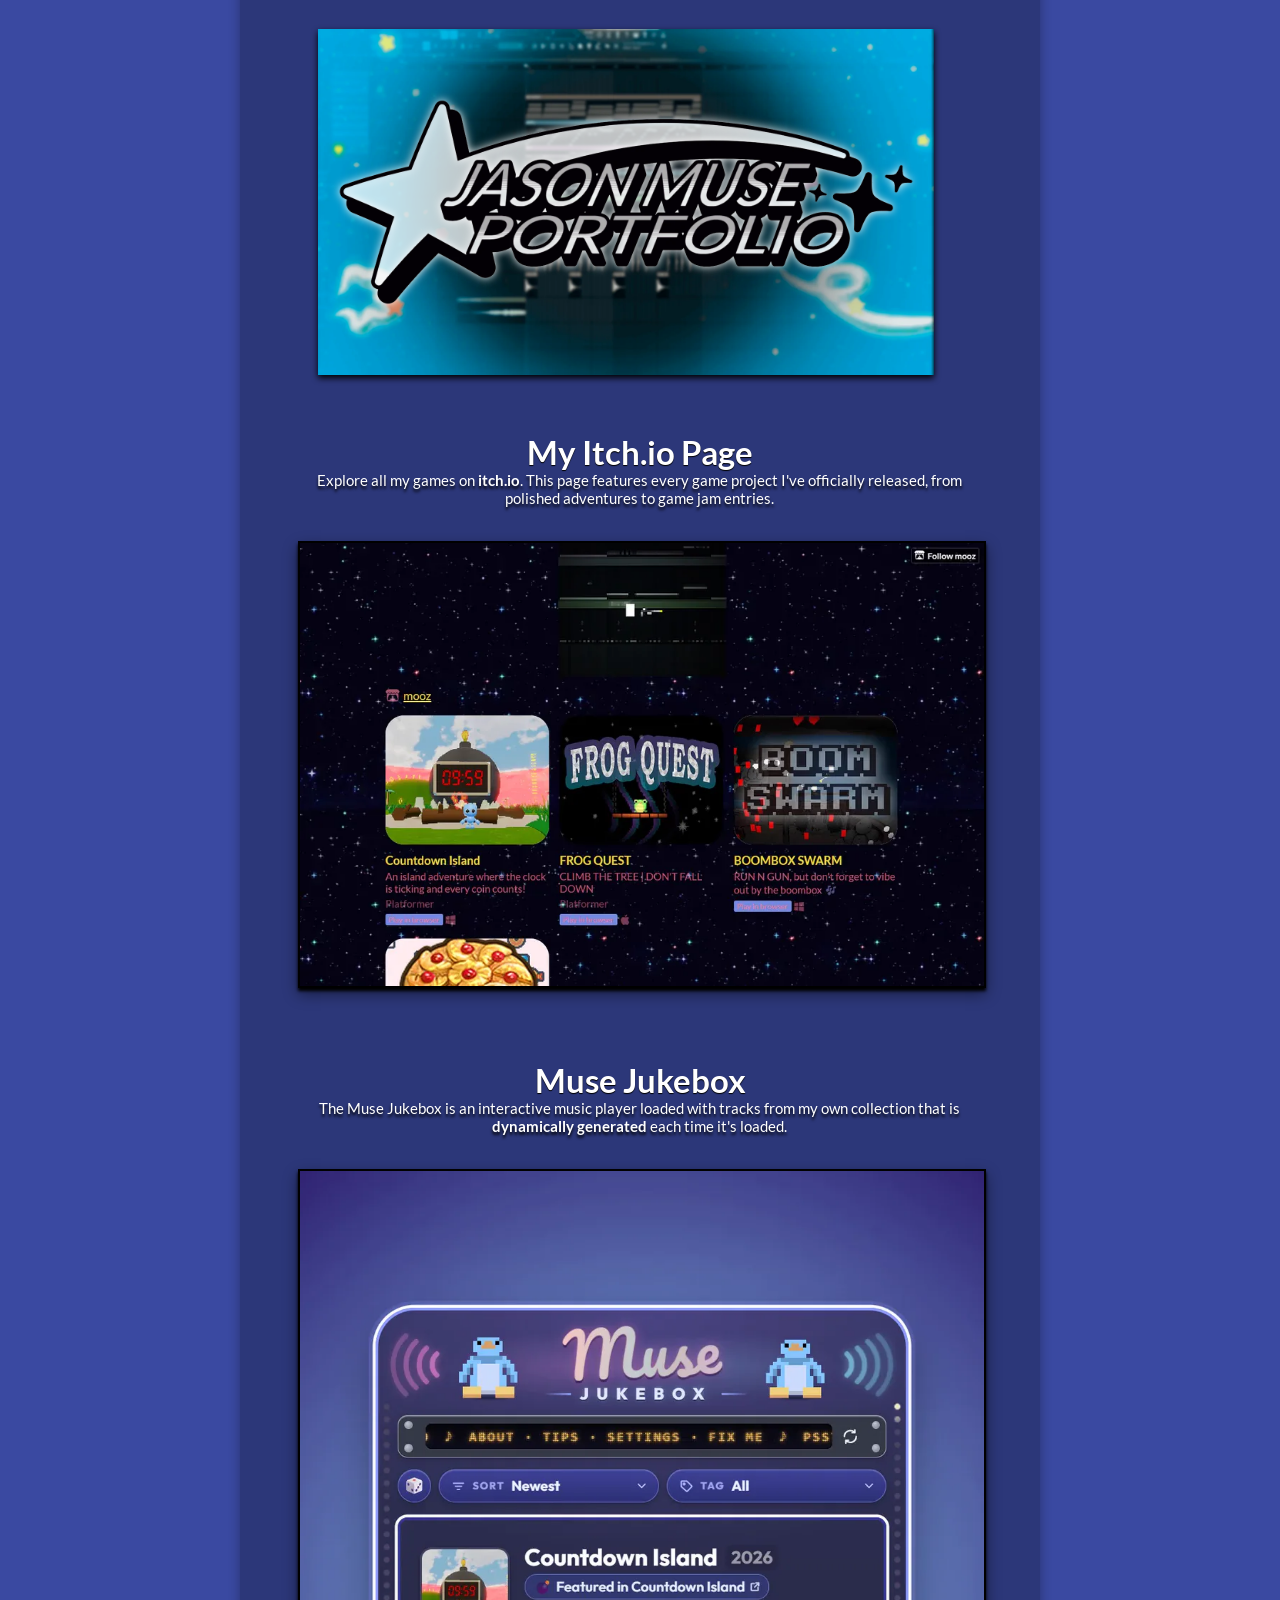
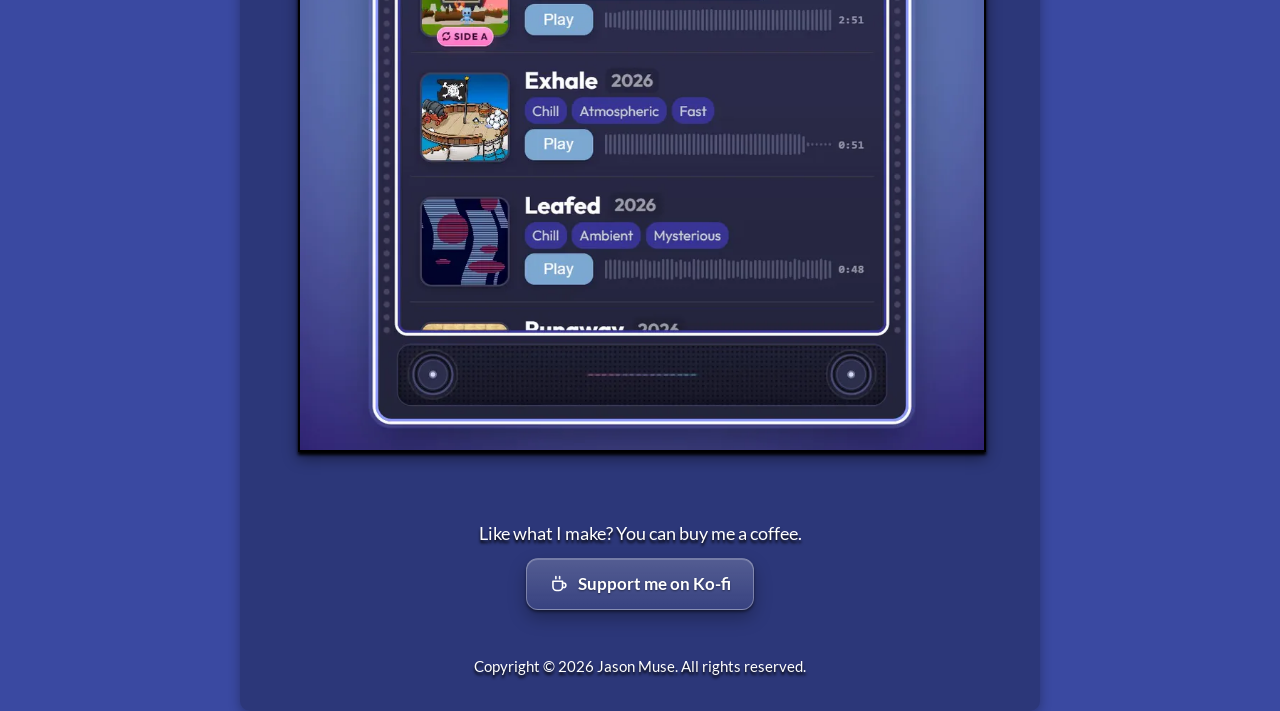
==== commit c78d6ae0: "A Ko-fi tip jar at the end of the page Co-Authored-By: Claude Opus 5.5 <noreply@anthropic.com>" ====
--- a/index.html
+++ b/index.html
@@ -59,7 +59,8 @@
                         "https://amused.itch.io/",
                         "https://apps.apple.com/us/developer/jason-muse/id1887675802",
                         "https://github.com/jasonmuse/",
-                        "https://www.linkedin.com/in/jasonwmuse/"
+                        "https://www.linkedin.com/in/jasonwmuse/",
+                        "https://ko-fi.com/jasonmuse"
                     ]
                 },
                 {
@@ -552,6 +553,19 @@
                 </a>
             </div>
 
+            <!-- Support: a tip jar, for anyone who'd like to chip in -->
+            <div class="support">
+                <span>Like what I make? You can buy me a coffee.</span>
+                <a class="profile-link support-link" href="https://ko-fi.com/jasonmuse" target="_blank"
+                    rel="noopener noreferrer">
+                    <svg class="profile-link-icon profile-link-icon--line" viewBox="0 0 24 24" aria-hidden="true">
+                        <path d="M4.75 8.75h11.5v6.5a4.5 4.5 0 0 1-4.5 4.5h-2.5a4.5 4.5 0 0 1-4.5-4.5Z" />
+                        <path d="M16.25 10.75h1.25a2.75 2.75 0 0 1 0 5.5h-1.25M8.25 3v2.75M12.75 3v2.75" />
+                    </svg>
+                    <span>Support me on Ko-fi</span>
+                </a>
+            </div>
+
             <!-- Copyright -->
             <div class="text-2">
                 <br />
--- a/style.css
+++ b/style.css
@@ -149,6 +149,26 @@
 	}
 }
 
+/* Support: one more of those buttons at the very end, for anyone who'd like to chip in (with room
+   under it for the copyright, which tucks itself up close) */
+.support {
+	display: flex;
+	flex-direction: column;
+	align-items: center;
+	gap: 12px;
+	width: 95%;
+	margin: 36px auto 9%;
+	color: #ffffff;
+	font-size: 18px;
+	line-height: 1.4;
+	text-align: center;
+	text-shadow: 0 3px 3px #000000;
+}
+
+.support-link {
+	padding: 0 22px;
+}
+
 @media (max-width: 340px) {
 	.profile-link {
 		gap: 7px;
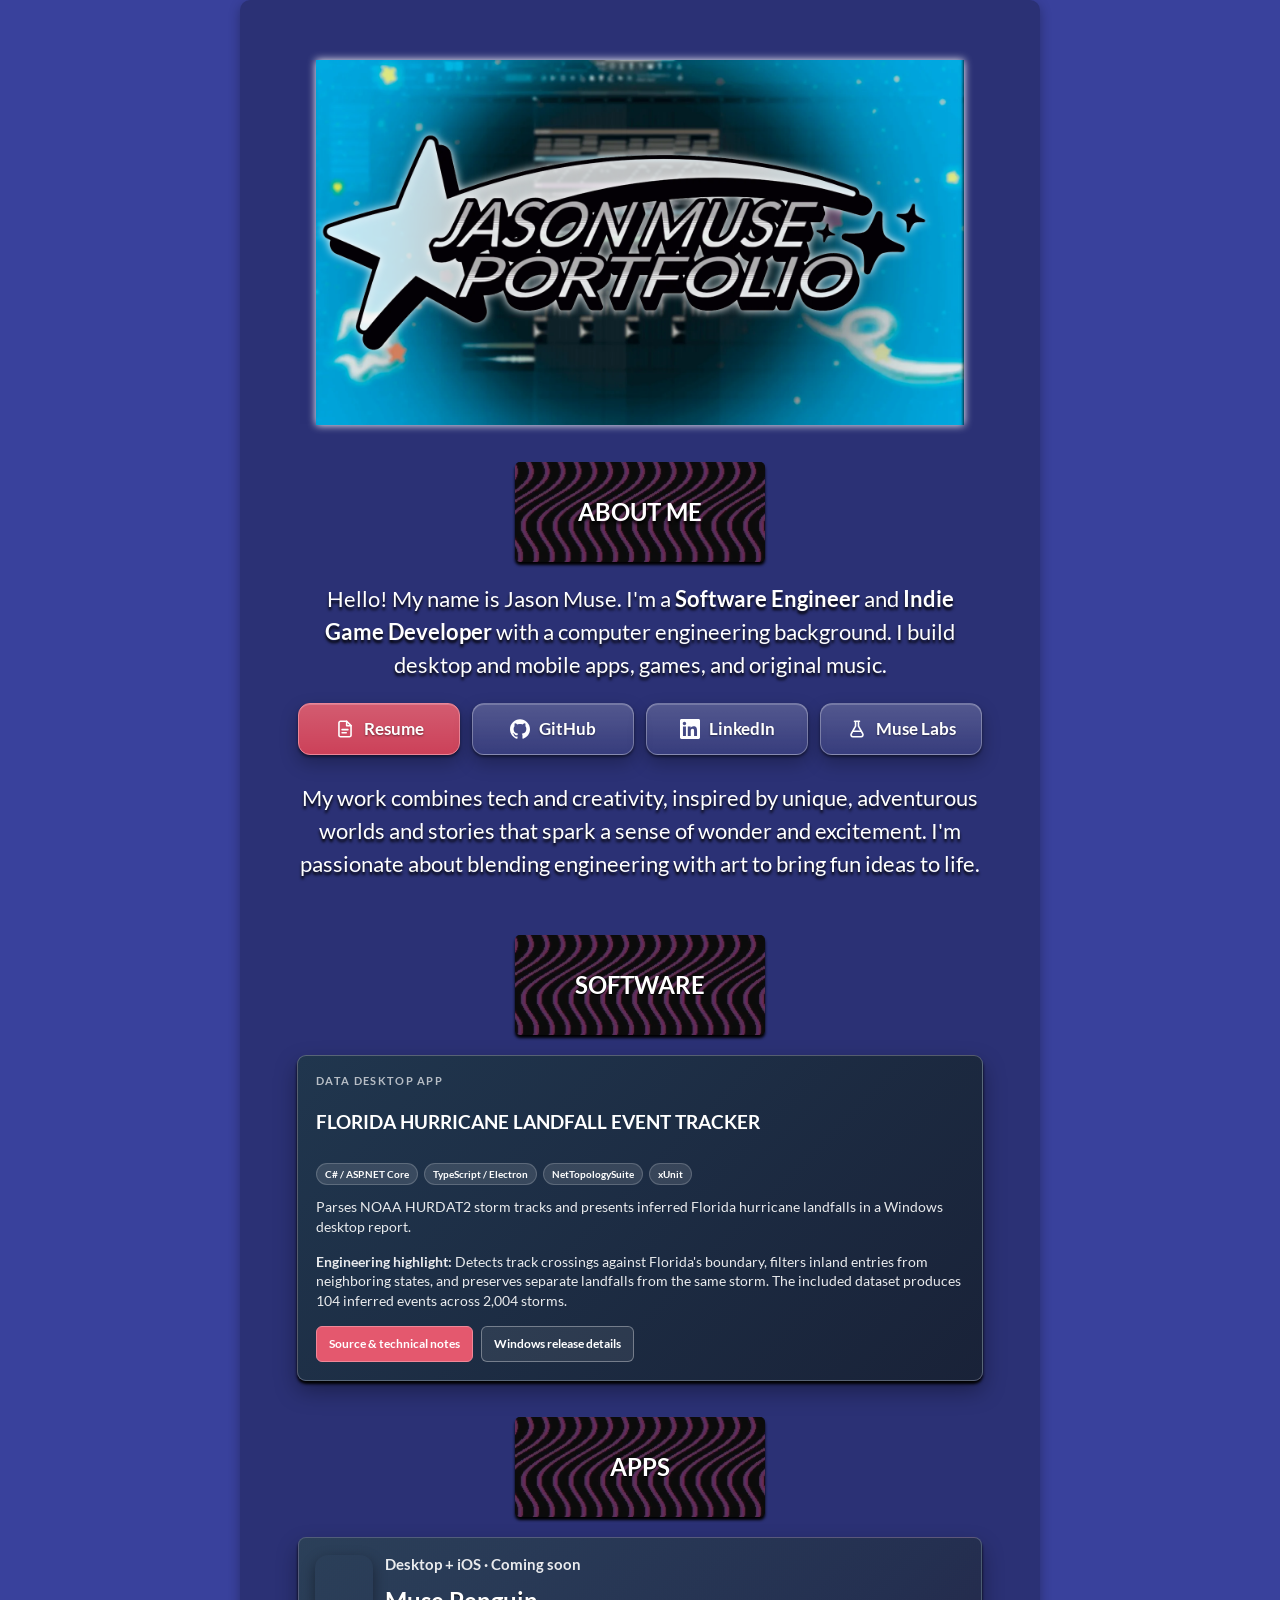
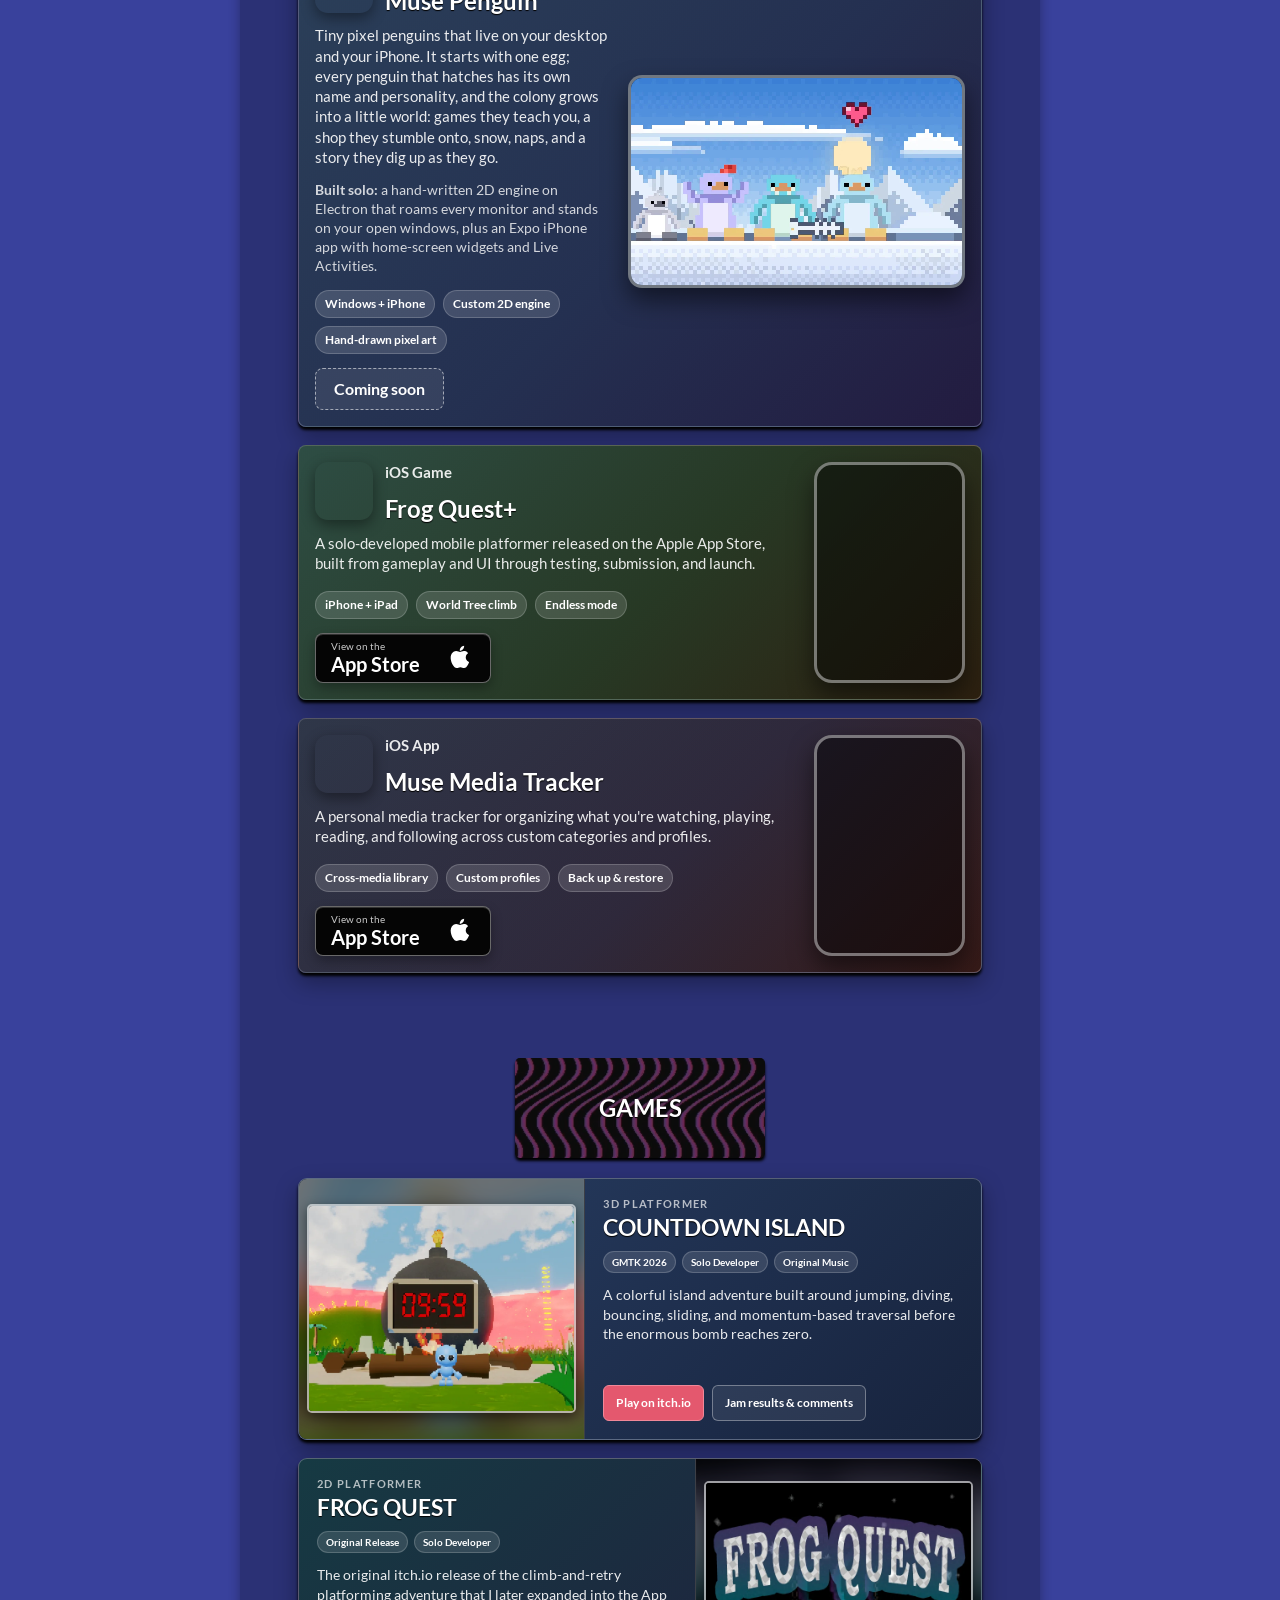
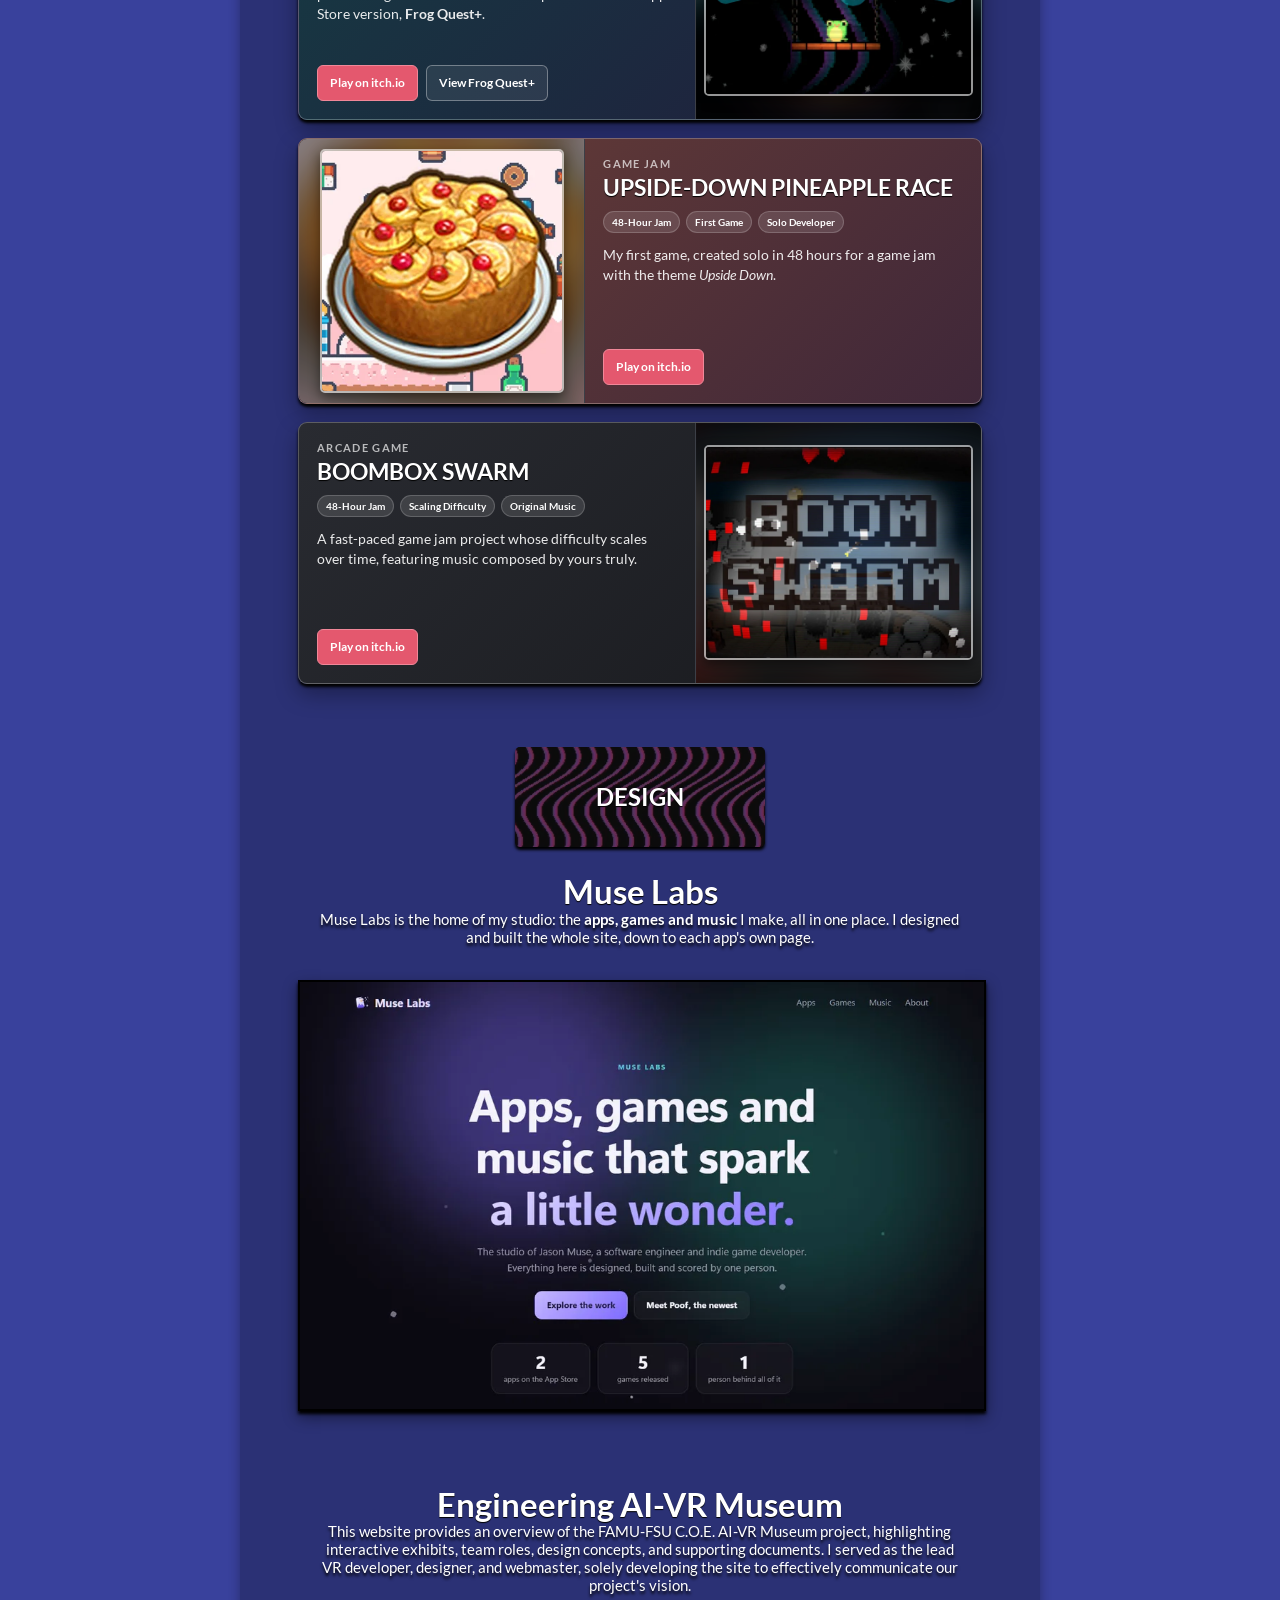
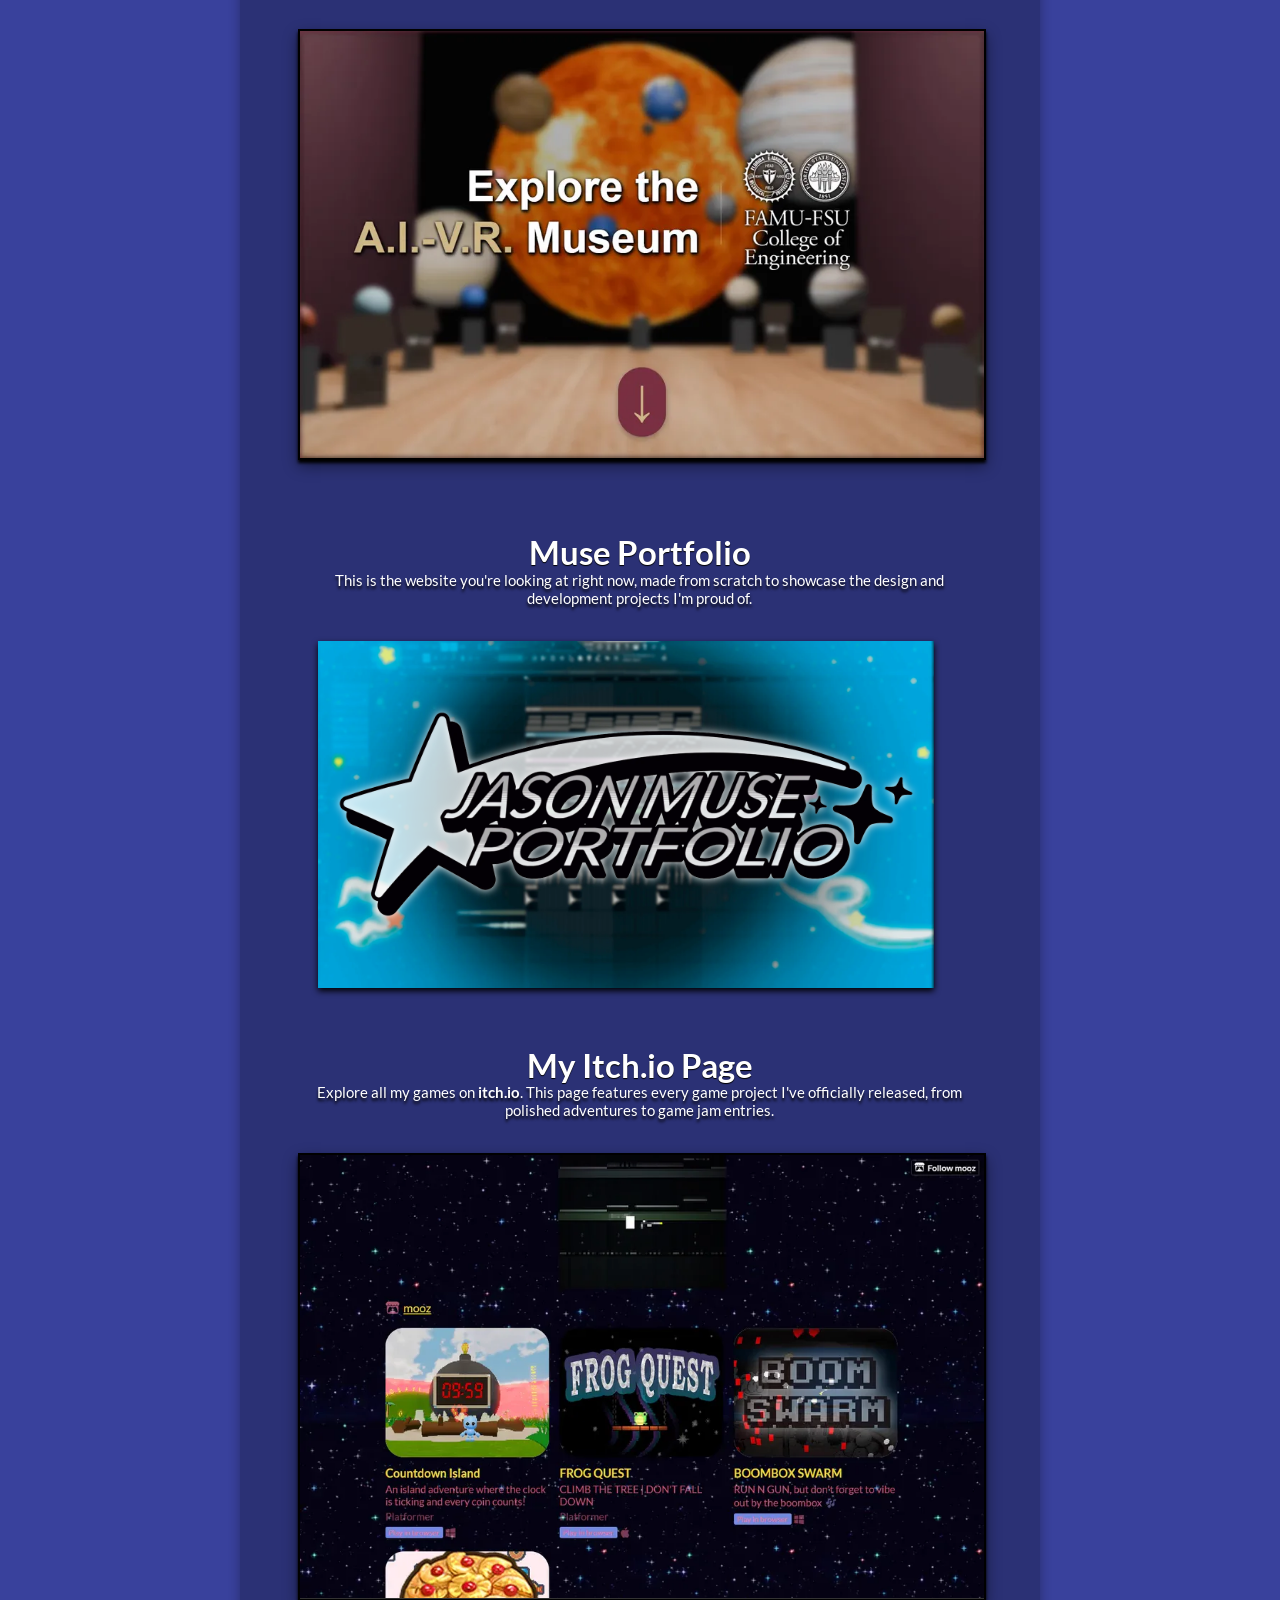
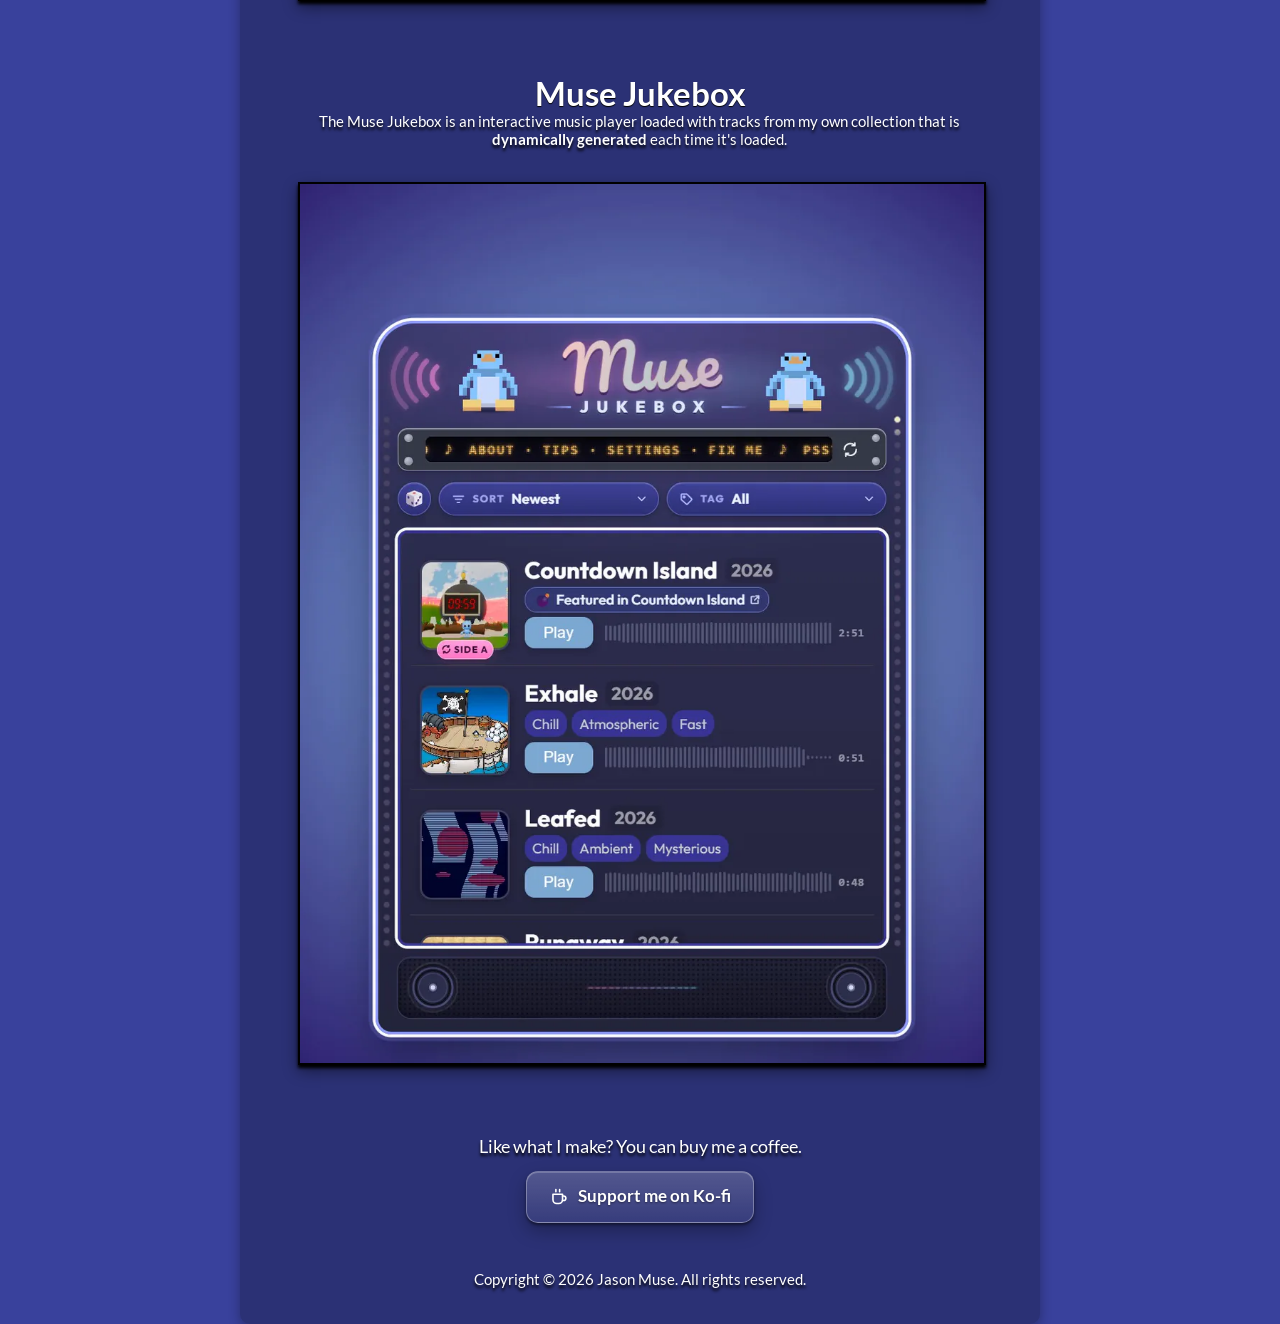
==== commit 2f507a32: "Muse Labs in Design, first: a moving preview of the studio site Co-Authored-By: Claude Opus 5.5 <nor" ====
--- a/index.html
+++ b/index.html
@@ -493,6 +493,19 @@
             <div class="text">
                 <h2 class="section-title">DESIGN</h2>
 
+                <h2>Muse Labs</h2>
+                <div class="text-3">
+                    <span>Muse Labs is the home of my studio: the <strong>apps, games and music</strong> I make, all in
+                        one place. I designed and built the whole site, down to each app's own page.</span>
+                </div>
+                <a href="https://muselabs.app/" target="_blank" rel="noopener noreferrer"
+                    aria-label="Visit Muse Labs, Jason Muse's studio site">
+                    <video class="button-project2 button-link preview-video" data-src="images/muselabs.mp4"
+                        poster="images/muselabs.webp" width="960" height="600" muted loop playsinline
+                        preload="none" aria-hidden="true"
+                        style="border: 2px solid black; background-color: #333333;"></video>
+                </a>
+
                 <h2>Engineering AI-VR Museum</h2>
                 <div class="text-3">
                     <span>
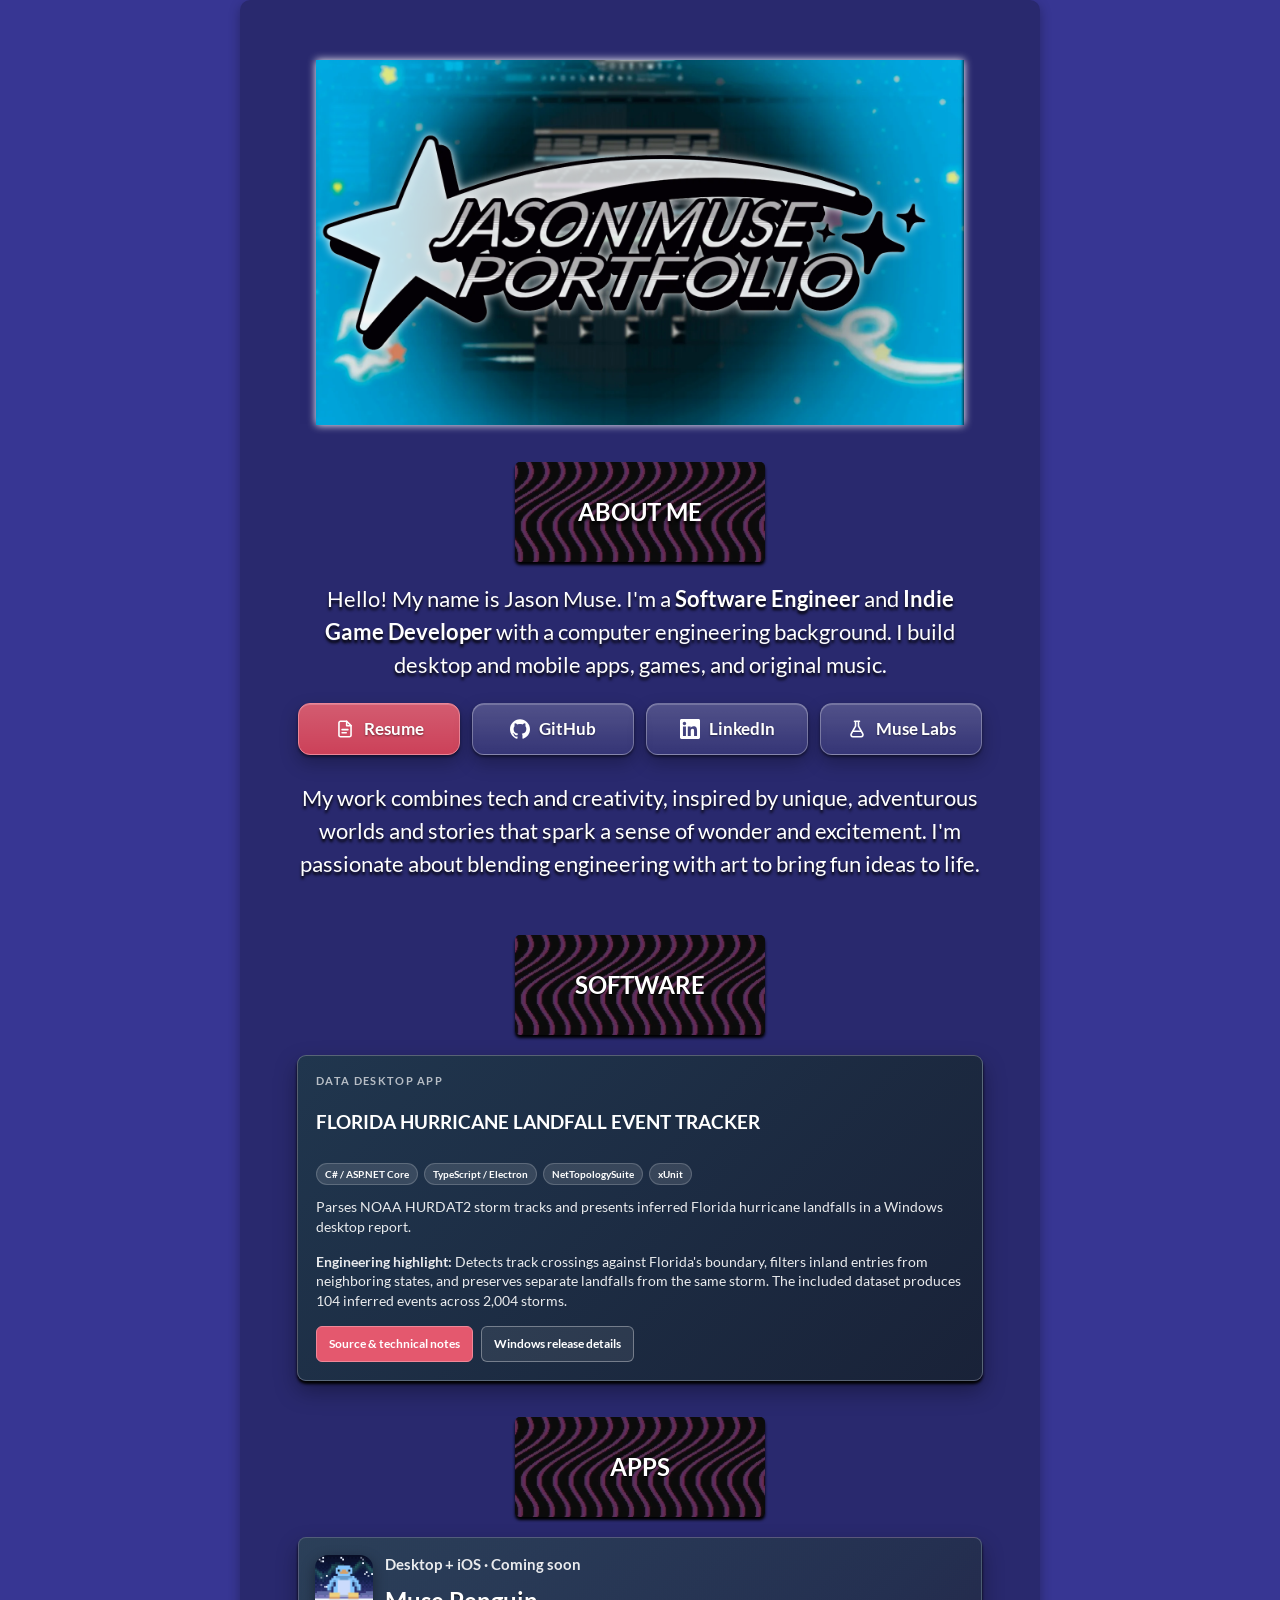
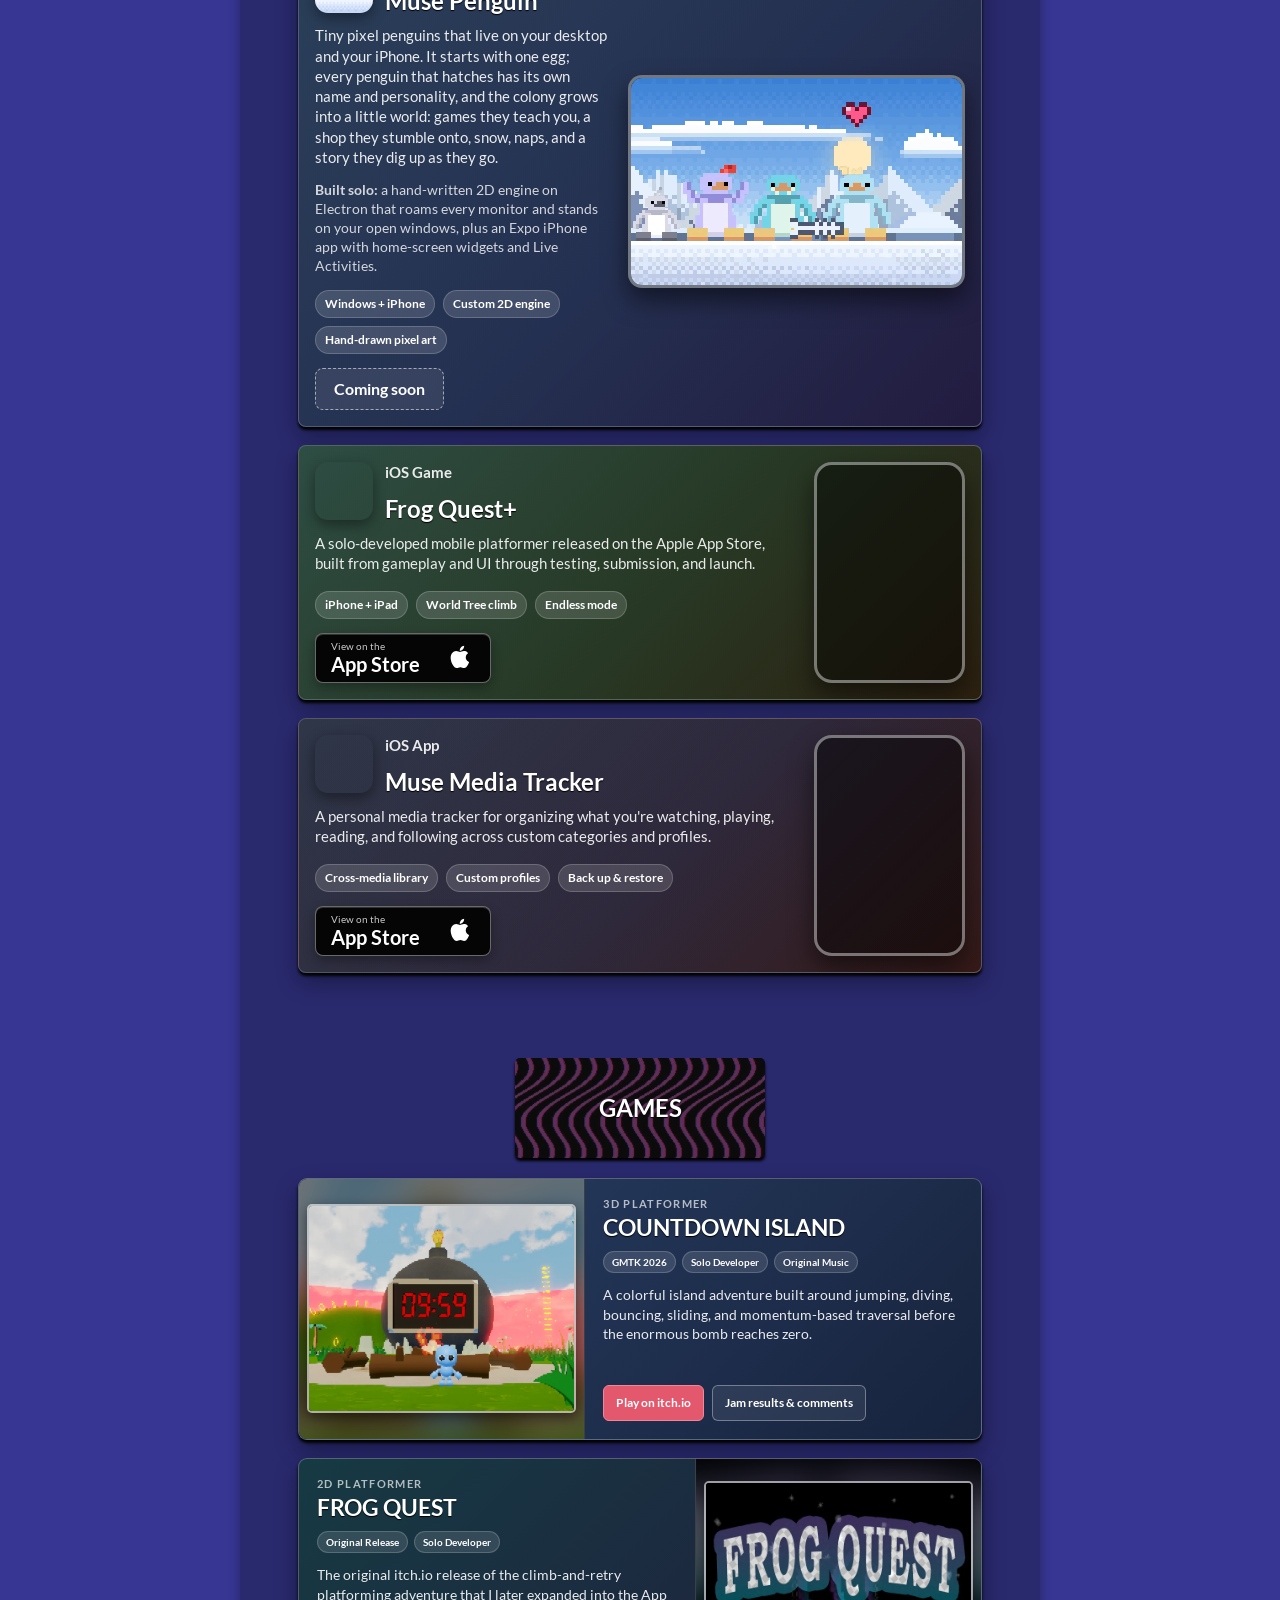
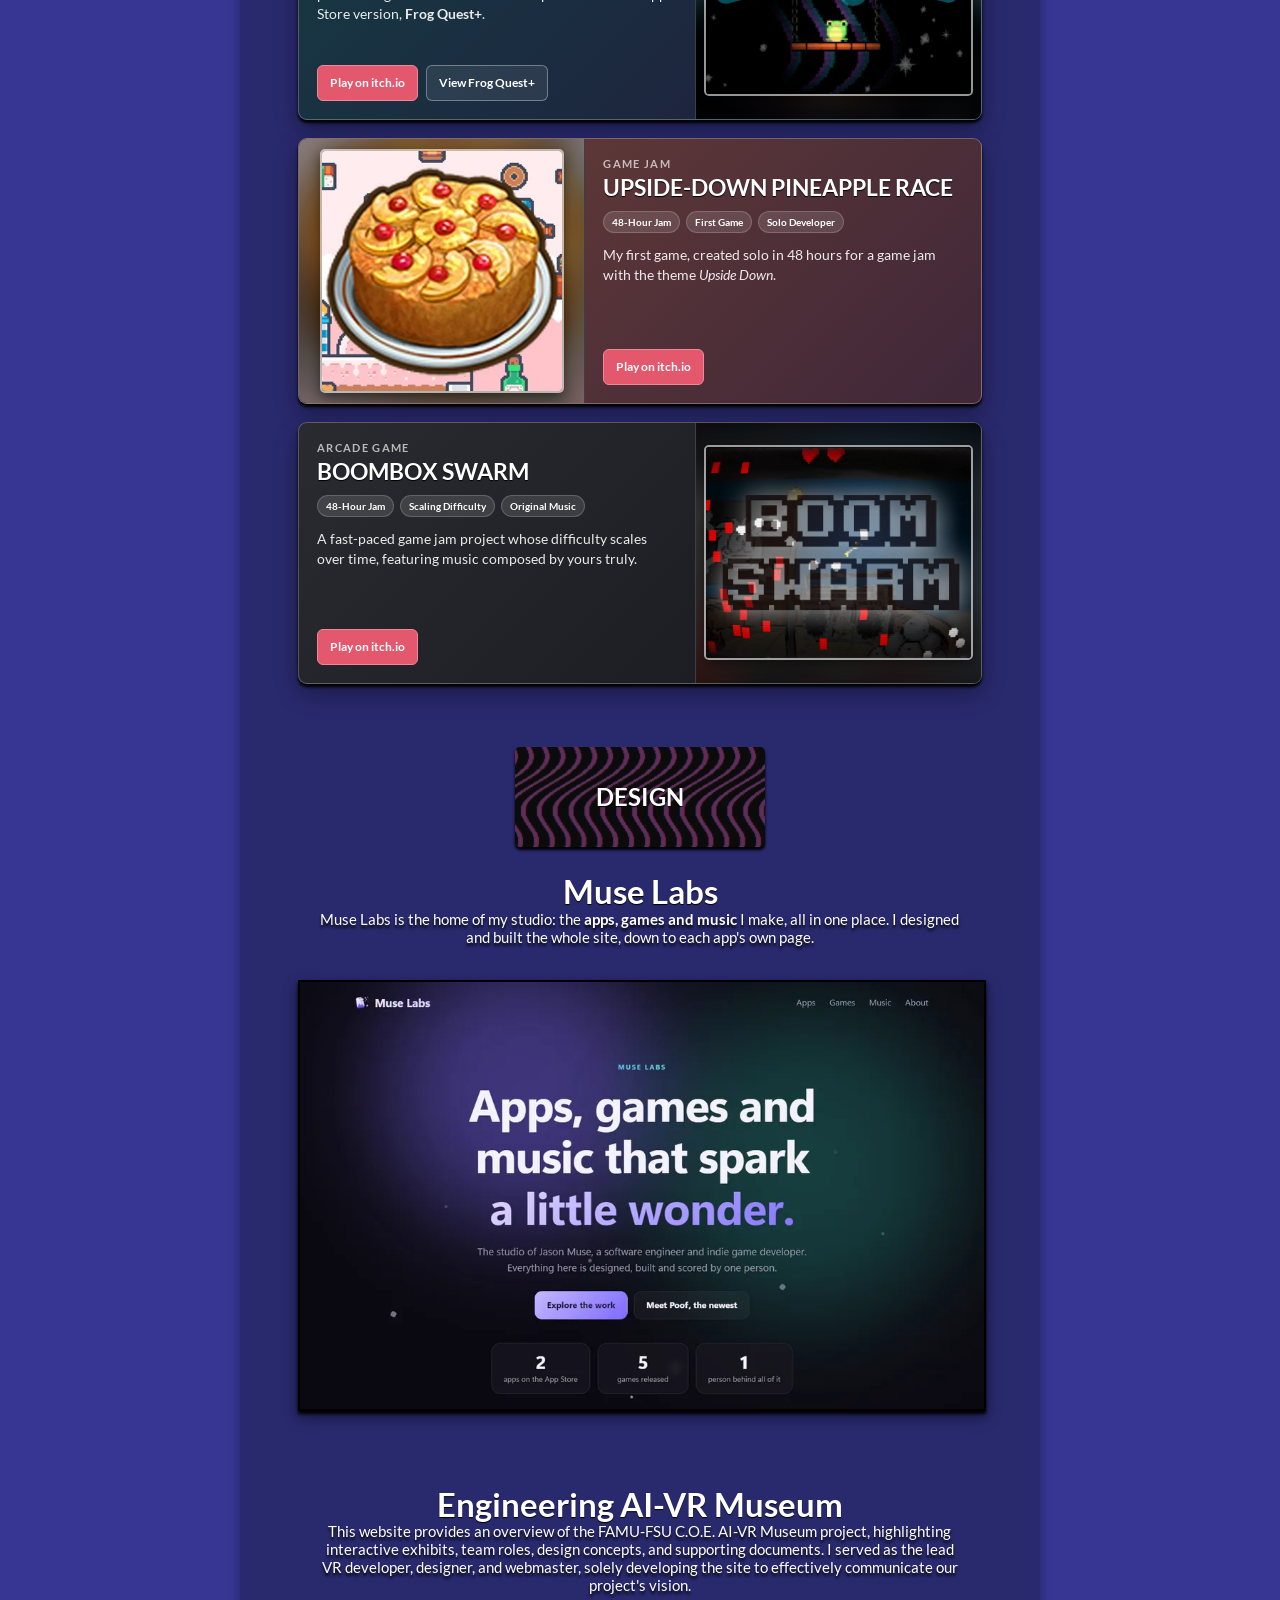
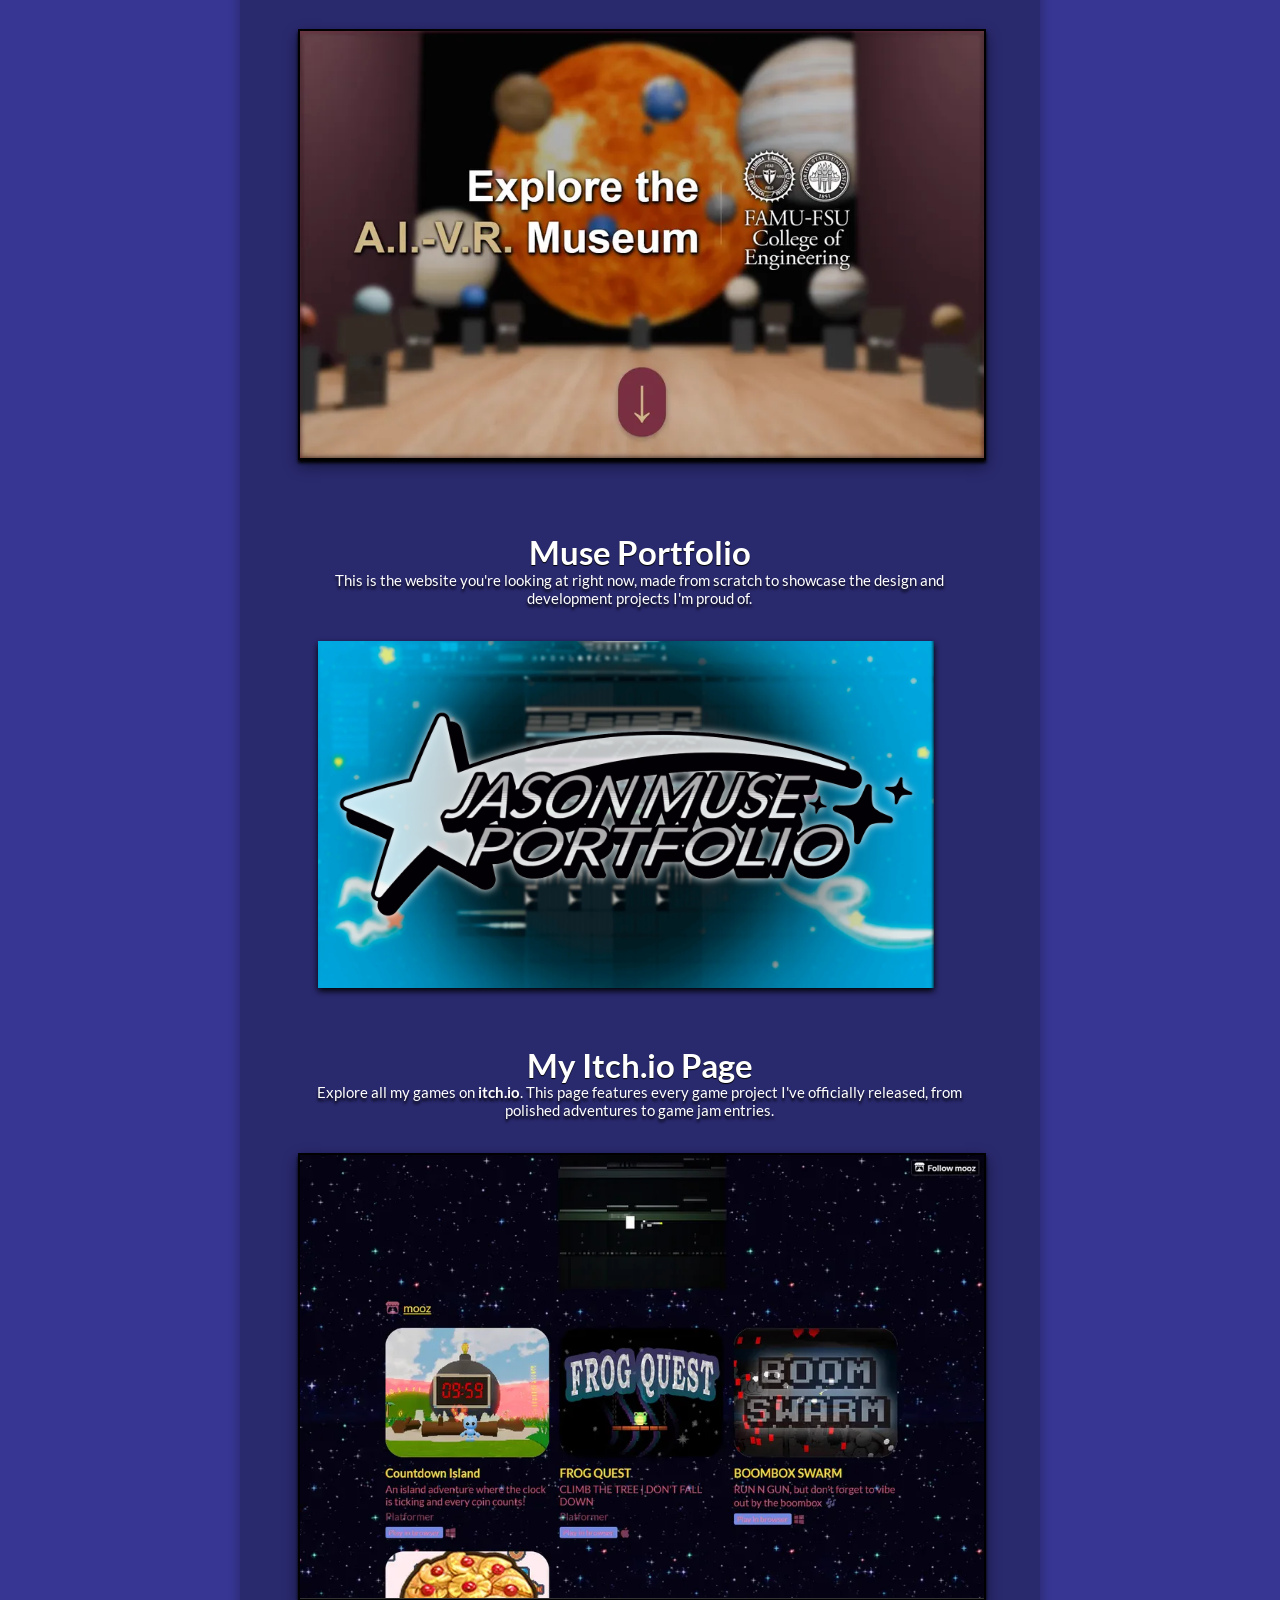
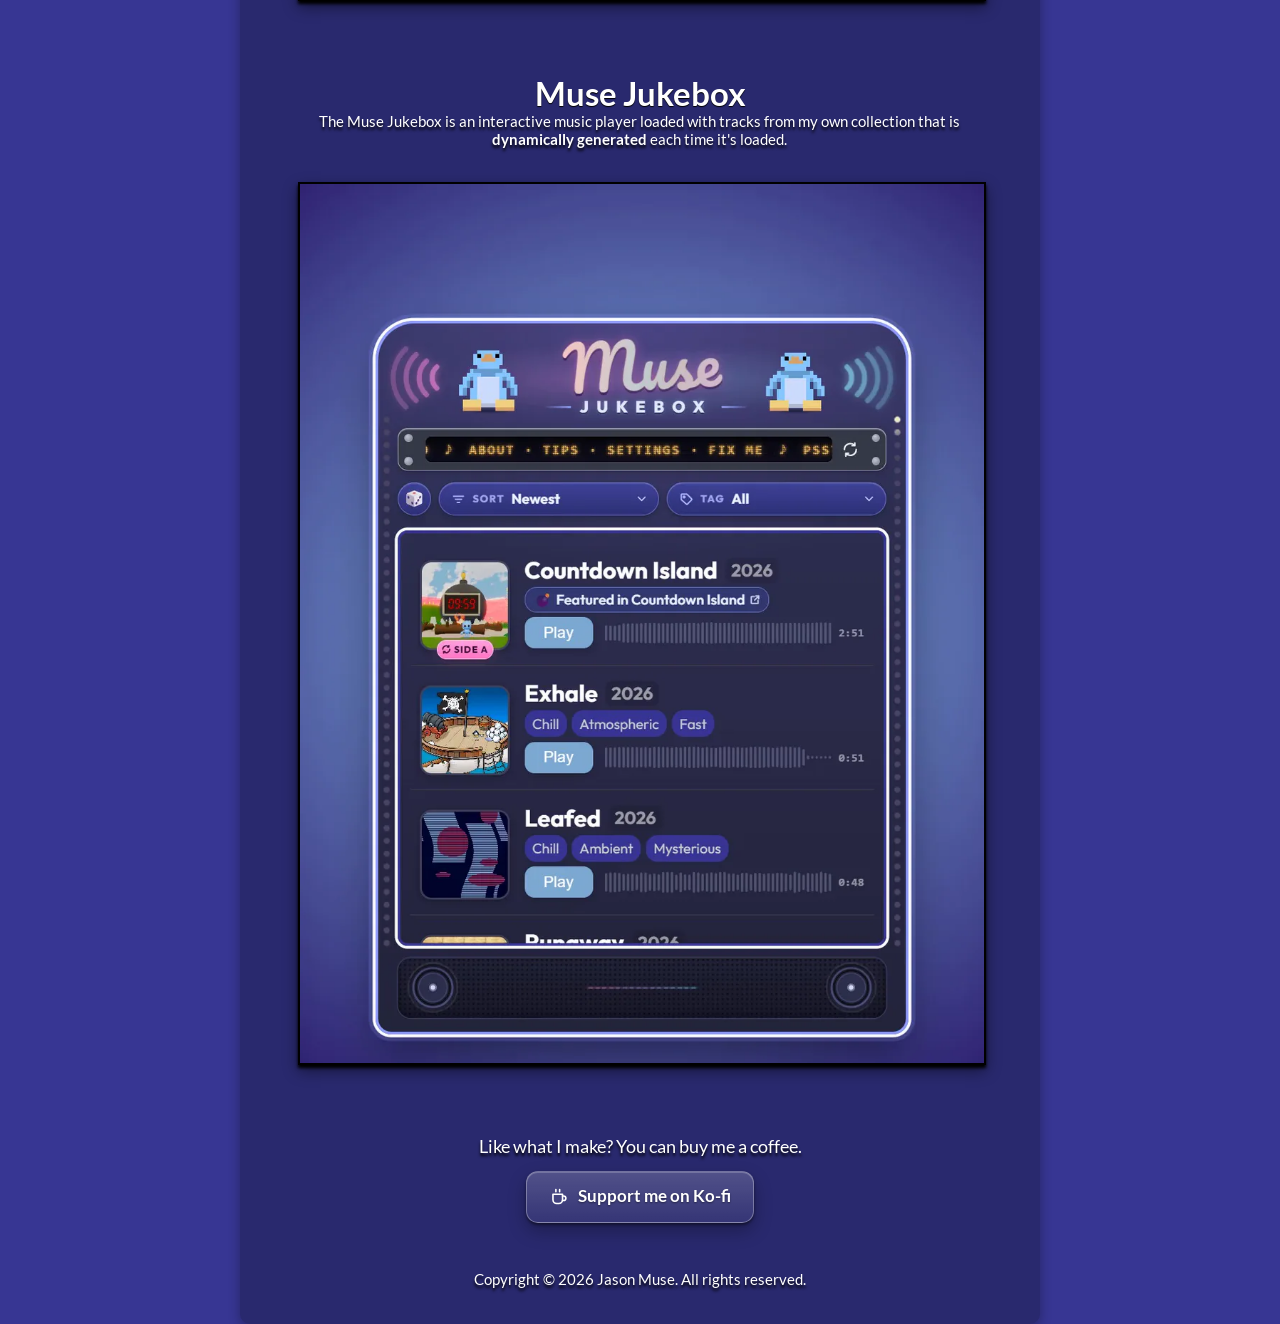
==== commit fb4dbef0: "Moving to Cloudflare Pages (jasonmuse.pages.dev): canonical, share, sitemap URLs and links to the ot" ====
--- a/index.html
+++ b/index.html
@@ -11,20 +11,20 @@
     <meta name="author" content="Jason Muse" />
     <meta name="robots" content="index, follow, max-image-preview:large, max-snippet:-1, max-video-preview:-1" />
     <meta name="theme-color" content="#373593" />
-    <link rel="canonical" href="https://jasonmuse.github.io/" />
+    <link rel="canonical" href="https://jasonmuse.pages.dev/" />
     <meta property="og:type" content="website" />
     <meta property="og:site_name" content="Jason Muse Portfolio" />
     <meta property="og:title" content="Jason Muse | Software Engineer &amp; Indie Game Developer" />
     <meta property="og:description"
         content="Explore desktop and mobile apps, data tools, indie games, web projects, and original music by Jason Muse." />
-    <meta property="og:url" content="https://jasonmuse.github.io/" />
-    <meta property="og:image" content="https://jasonmuse.github.io/images/howhollows.png" />
+    <meta property="og:url" content="https://jasonmuse.pages.dev/" />
+    <meta property="og:image" content="https://jasonmuse.pages.dev/images/howhollows.png" />
     <meta property="og:image:alt" content="Fantasy themed hero artwork from Jason Muse's portfolio" />
     <meta name="twitter:card" content="summary_large_image" />
     <meta name="twitter:title" content="Jason Muse | Software Engineer &amp; Indie Game Developer" />
     <meta name="twitter:description"
         content="Explore desktop and mobile apps, data tools, indie games, web projects, and original music by Jason Muse." />
-    <meta name="twitter:image" content="https://jasonmuse.github.io/images/howhollows.png" />
+    <meta name="twitter:image" content="https://jasonmuse.pages.dev/images/howhollows.png" />
 
     <link rel="icon" href="images/wiz.png" />
     <link rel="sitemap" type="application/xml" title="Sitemap" href="/sitemap.xml" />
@@ -42,12 +42,12 @@
                 {
                     "@type": "WebSite",
                     "name": "Jason Muse Portfolio",
-                    "url": "https://jasonmuse.github.io/"
+                    "url": "https://jasonmuse.pages.dev/"
                 },
                 {
                     "@type": "Person",
                     "name": "Jason Muse",
-                    "url": "https://jasonmuse.github.io/",
+                    "url": "https://jasonmuse.pages.dev/",
                     "jobTitle": "Software Engineer, Indie Game Developer, Music Composer",
                     "worksFor": {
                         "@type": "Organization",
@@ -558,7 +558,7 @@
                     <span>The Muse Jukebox is an interactive music player loaded with tracks from my own collection that
                         is <strong>dynamically generated</strong> each time it's loaded.</span>
                 </div>
-                <a href="https://jasonmuse.github.io/muse-jukebox/" aria-label="Open the Muse Jukebox web app">
+                <a href="https://muse-jukebox.pages.dev/" aria-label="Open the Muse Jukebox web app">
                     <video class="button-project2 button-link preview-video" data-src="images/musejukebox.mp4"
                         poster="images/musejukebox.webp" width="960" height="1234" muted loop playsinline
                         preload="none" aria-hidden="true"
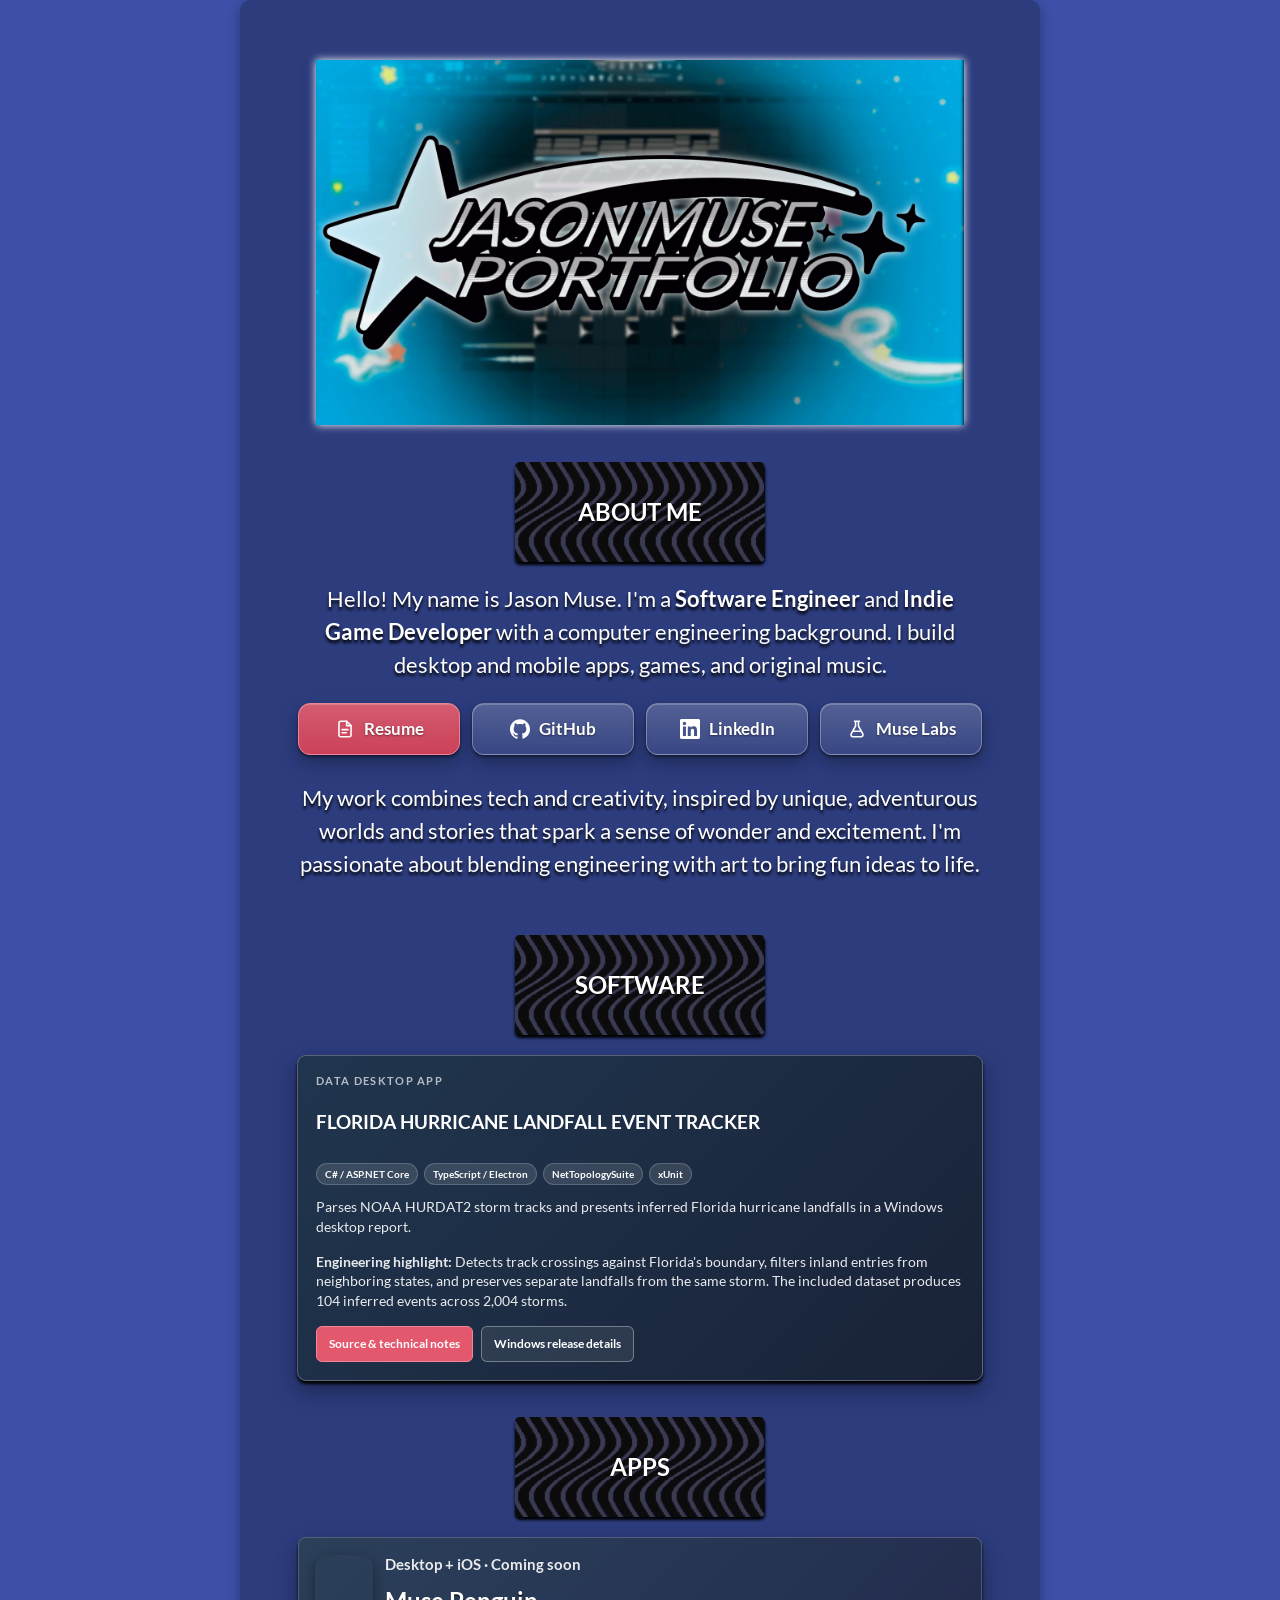
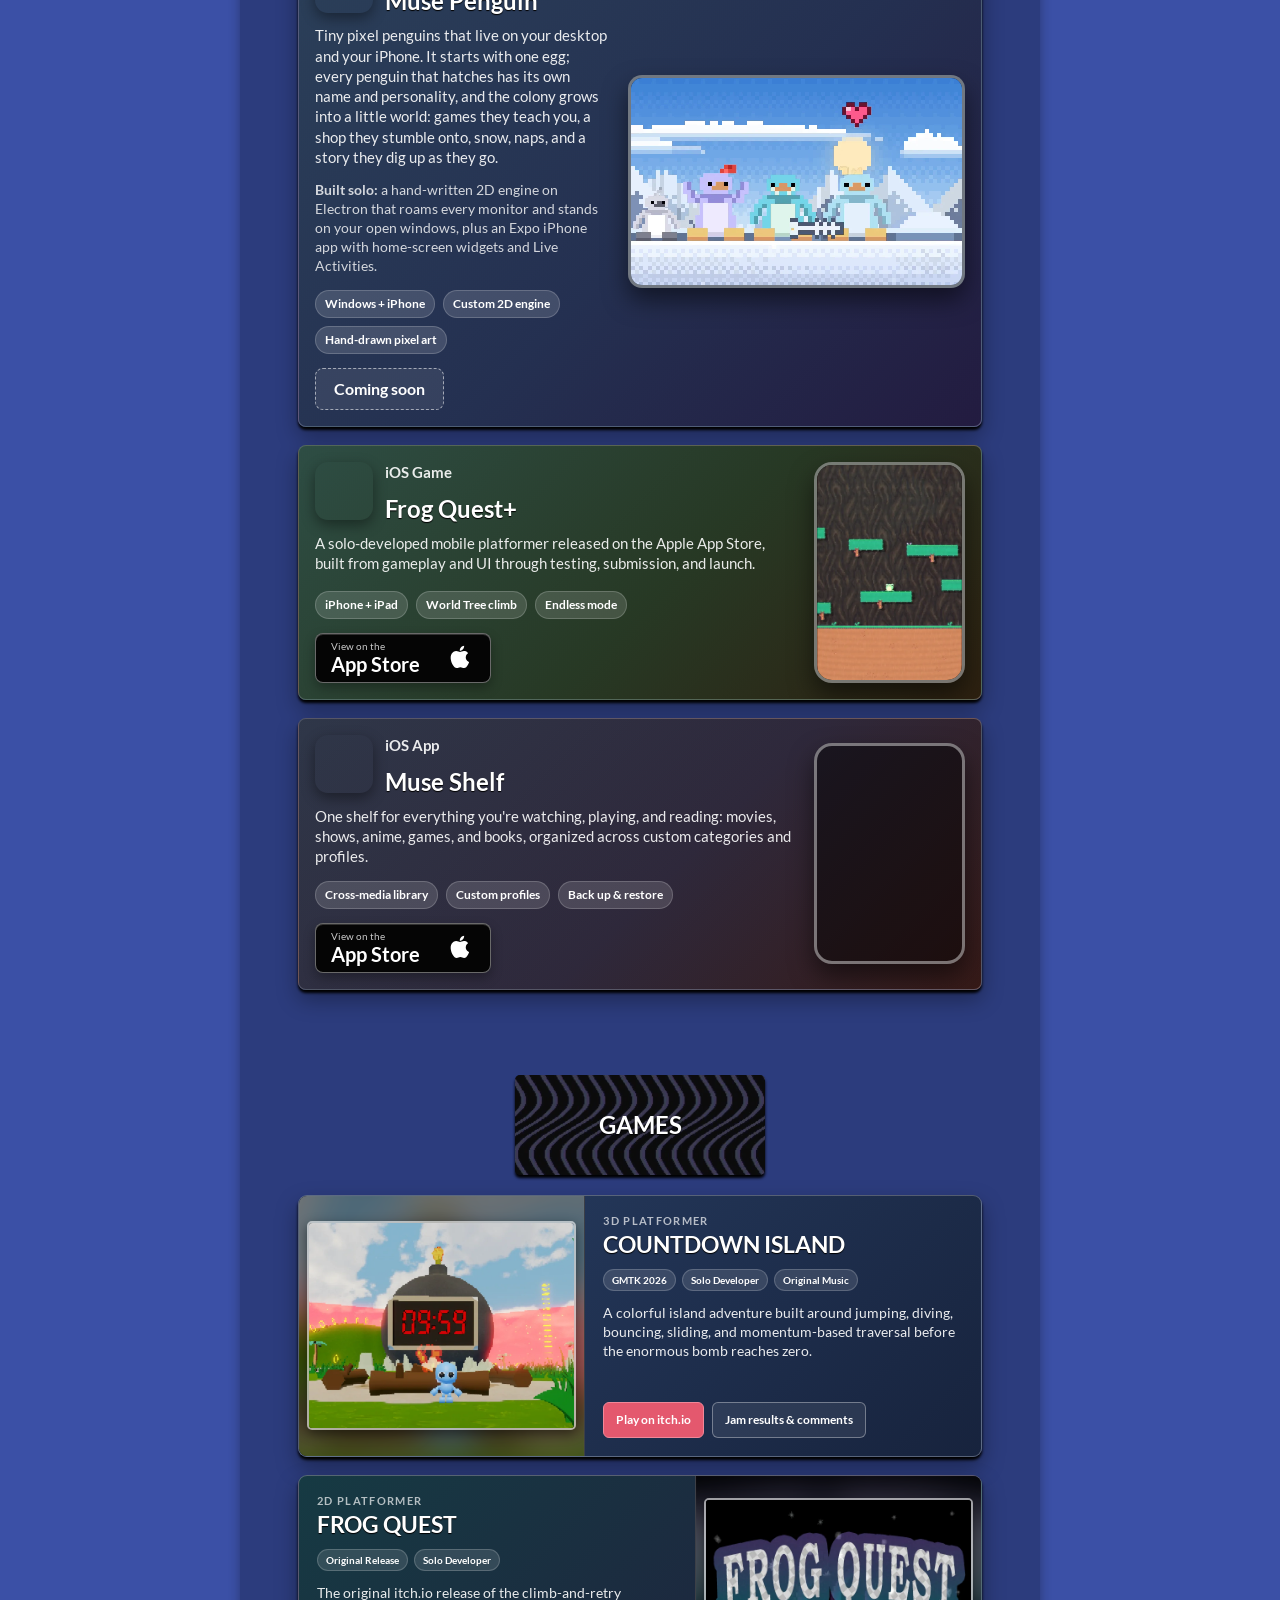
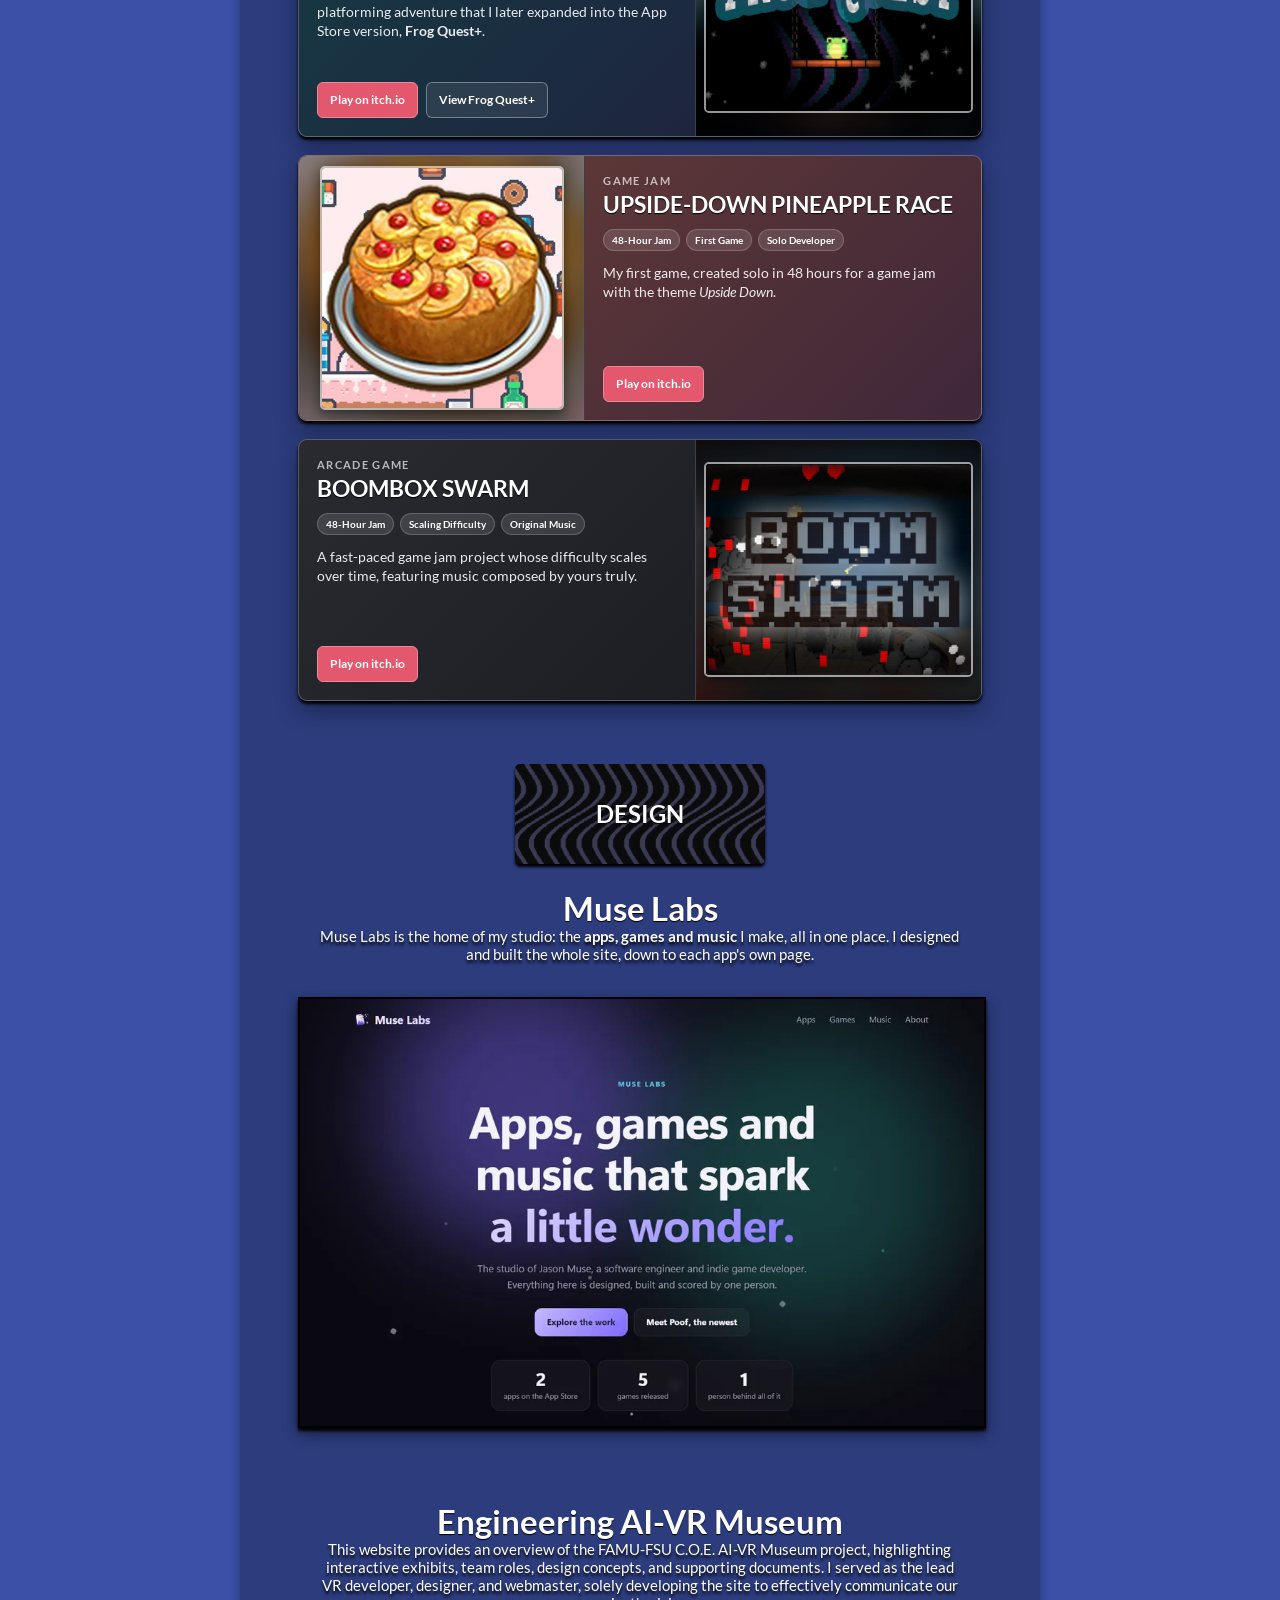
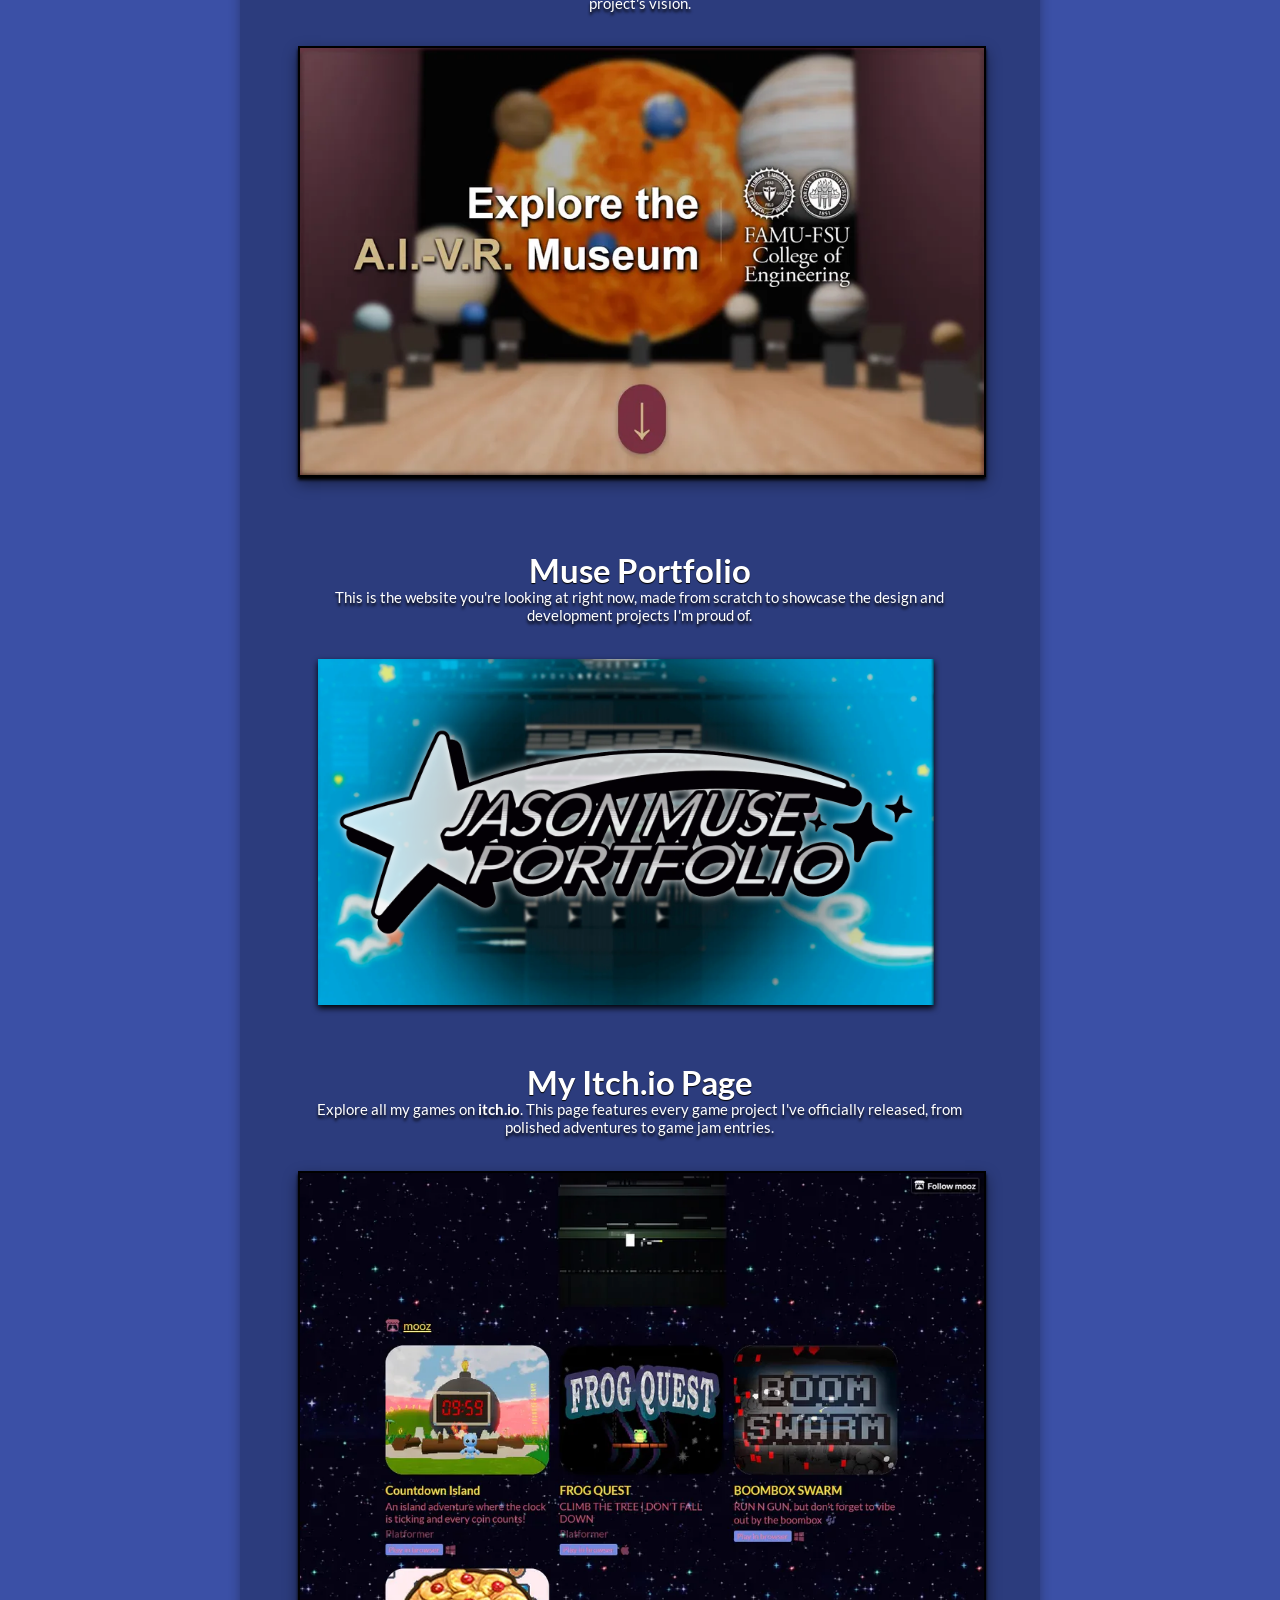
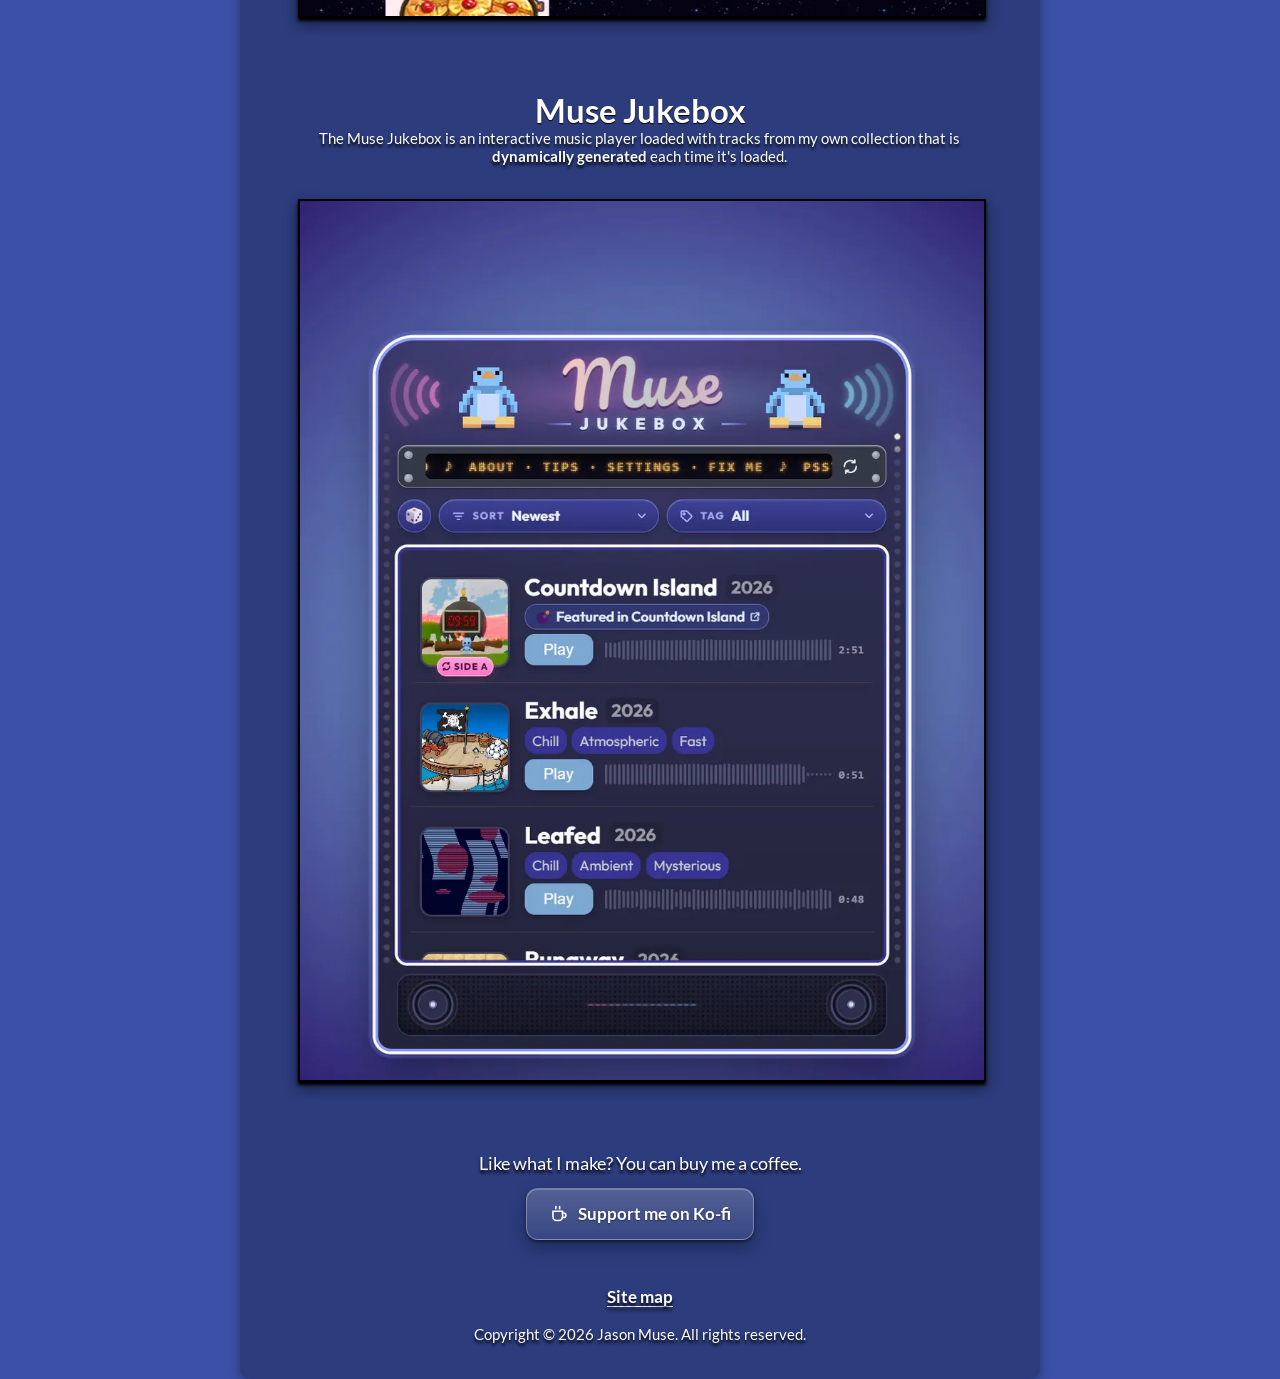
==== commit bb575017: "Site map page, and Muse Media Tracker is Muse Shelf now A new /sitemap/ page lists everything in one" ====
--- a/index.html
+++ b/index.html
@@ -76,7 +76,7 @@
                 },
                 {
                     "@type": "SoftwareApplication",
-                    "name": "Muse Media Tracker",
+                    "name": "Muse Shelf",
                     "applicationCategory": "EntertainmentApplication",
                     "operatingSystem": "iOS",
                     "url": "https://apps.apple.com/us/app/muse-media-tracker/id6761553132",
@@ -182,7 +182,7 @@
 
             <!-- About Section -->
             <div class="text">
-                <h1 class="section-title">ABOUT ME</h1>
+                <h1 class="section-title" id="about">ABOUT ME</h1>
                 <span>Hello! My name is Jason Muse. I'm a <strong>Software Engineer</strong> and <strong>Indie Game
                         Developer</strong> with a computer engineering background. I build desktop and mobile apps,
                     games, and original music.</span>
@@ -340,20 +340,20 @@
 
                     <a class="app-card app-card-muse"
                         href="https://apps.apple.com/us/app/muse-media-tracker/id6761553132" target="_blank"
-                        rel="noopener noreferrer" aria-label="View Muse Media Tracker on the App Store">
+                        rel="noopener noreferrer" aria-label="View Muse Shelf on the App Store">
                         <div class="app-card-content">
                             <div class="app-card-header">
                                 <img class="app-icon" src="images/app-muse-media-tracker-icon.jpg"
-                                    alt="Muse Media Tracker app icon" width="512" height="512" loading="lazy"
+                                    alt="Muse Shelf app icon" width="512" height="512" loading="lazy"
                                     decoding="async" />
                                 <div>
                                     <p class="app-label">iOS App</p>
-                                    <h2>Muse Media Tracker</h2>
+                                    <h2>Muse Shelf</h2>
                                 </div>
                             </div>
-                            <p>A personal media tracker for organizing what you're watching, playing, reading, and
-                                following across custom categories and profiles.</p>
-                            <div class="app-tags" aria-label="Muse Media Tracker highlights">
+                            <p>One shelf for everything you're watching, playing, and reading: movies, shows, anime,
+                                games, and books, organized across custom categories and profiles.</p>
+                            <div class="app-tags" aria-label="Muse Shelf highlights">
                                 <span>Cross-media library</span>
                                 <span>Custom profiles</span>
                                 <span>Back up &amp; restore</span>
@@ -491,7 +491,7 @@
 
             <!-- Web Design Section -->
             <div class="text">
-                <h2 class="section-title">DESIGN</h2>
+                <h2 class="section-title" id="design">DESIGN</h2>
 
                 <h2>Muse Labs</h2>
                 <div class="text-3">
@@ -582,6 +582,8 @@
             <!-- Copyright -->
             <div class="text-2">
                 <br />
+                <a class="footer-link" href="sitemap/">Site map</a>
+                <br /><br />
                 <span>Copyright &copy; 2026 Jason Muse. All rights reserved.</span>
             </div>
         </main>
--- a/style.css
+++ b/style.css
@@ -256,6 +256,20 @@
 margin-top: 2%;
 }
 
+/* The site map link in the footer */
+.footer-link {
+	color: #ffffff;
+	font-size: 17px;
+	font-weight: 700;
+	text-decoration: underline;
+	text-underline-offset: 3px;
+}
+
+.footer-link:focus-visible {
+	outline: 3px solid #ffffff;
+	outline-offset: 2px;
+}
+
 .text-2 {
 width: 95%;
 font-size: 15px;
